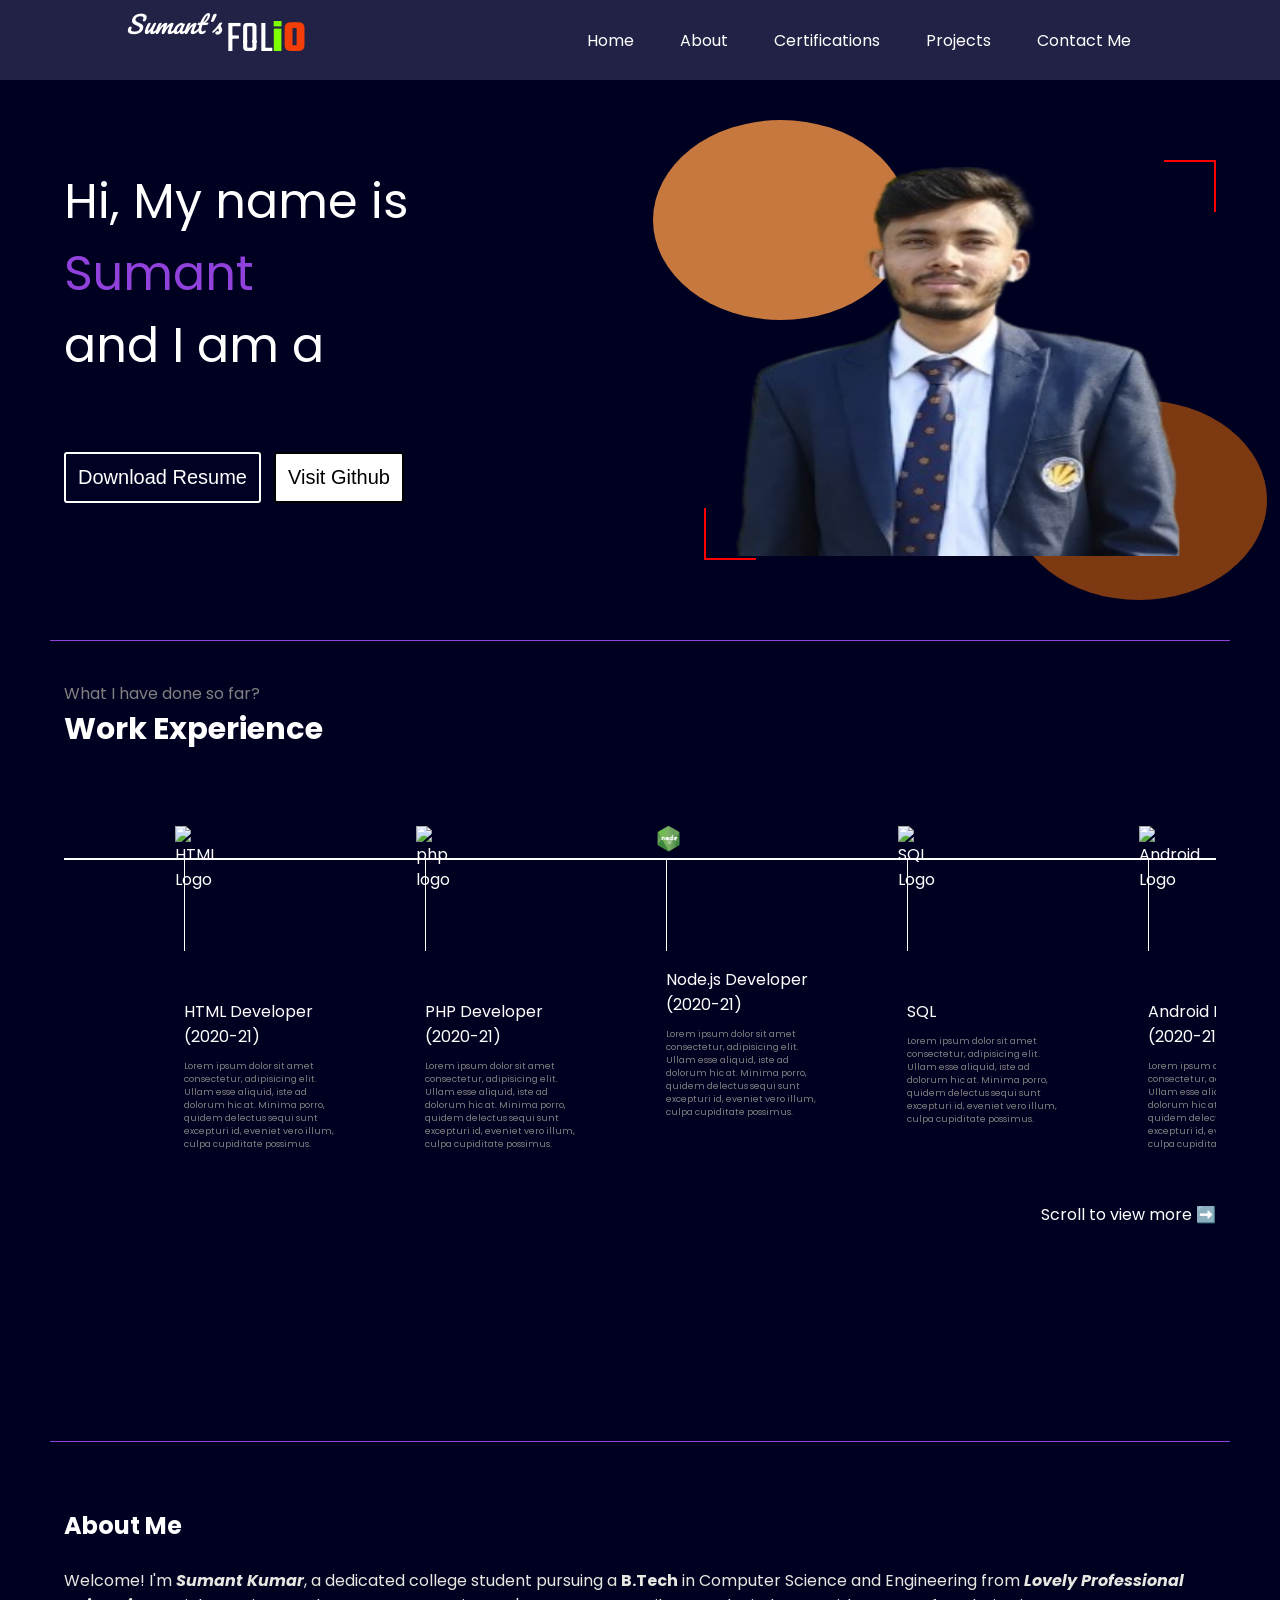
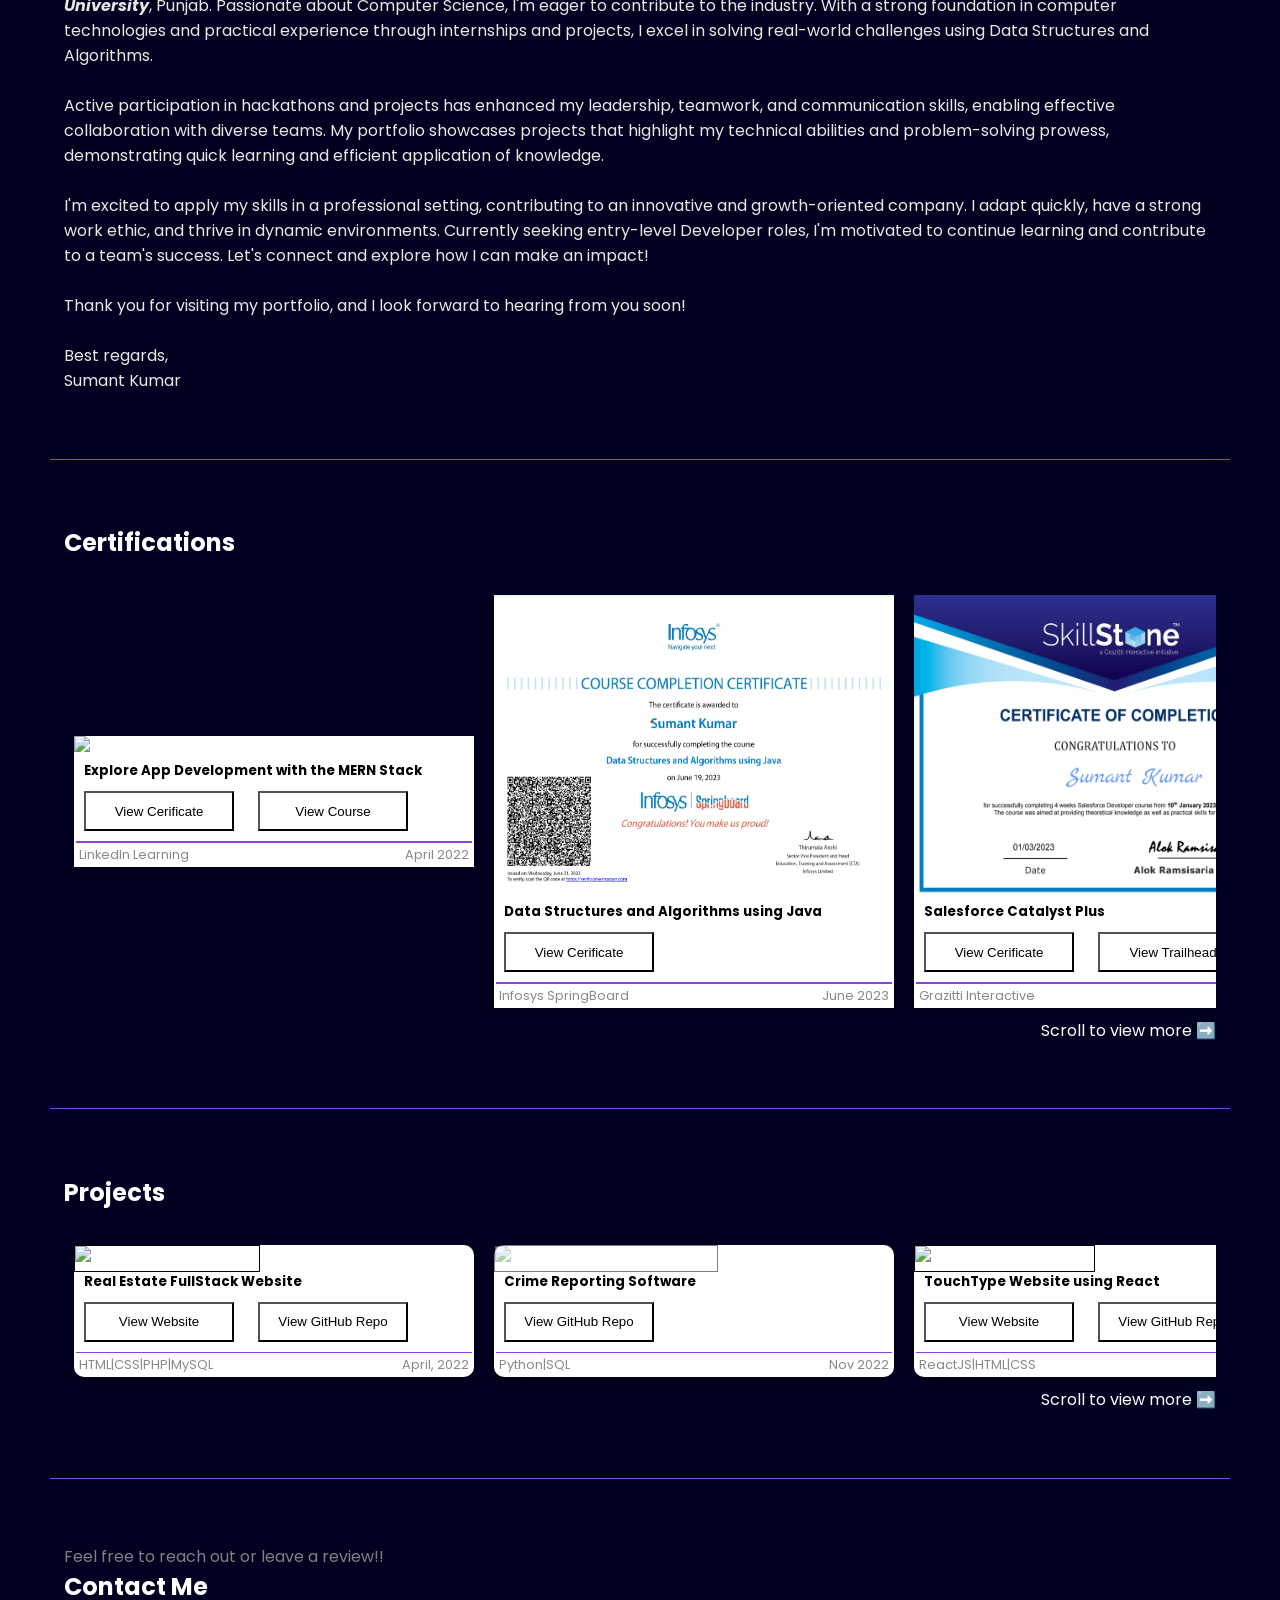
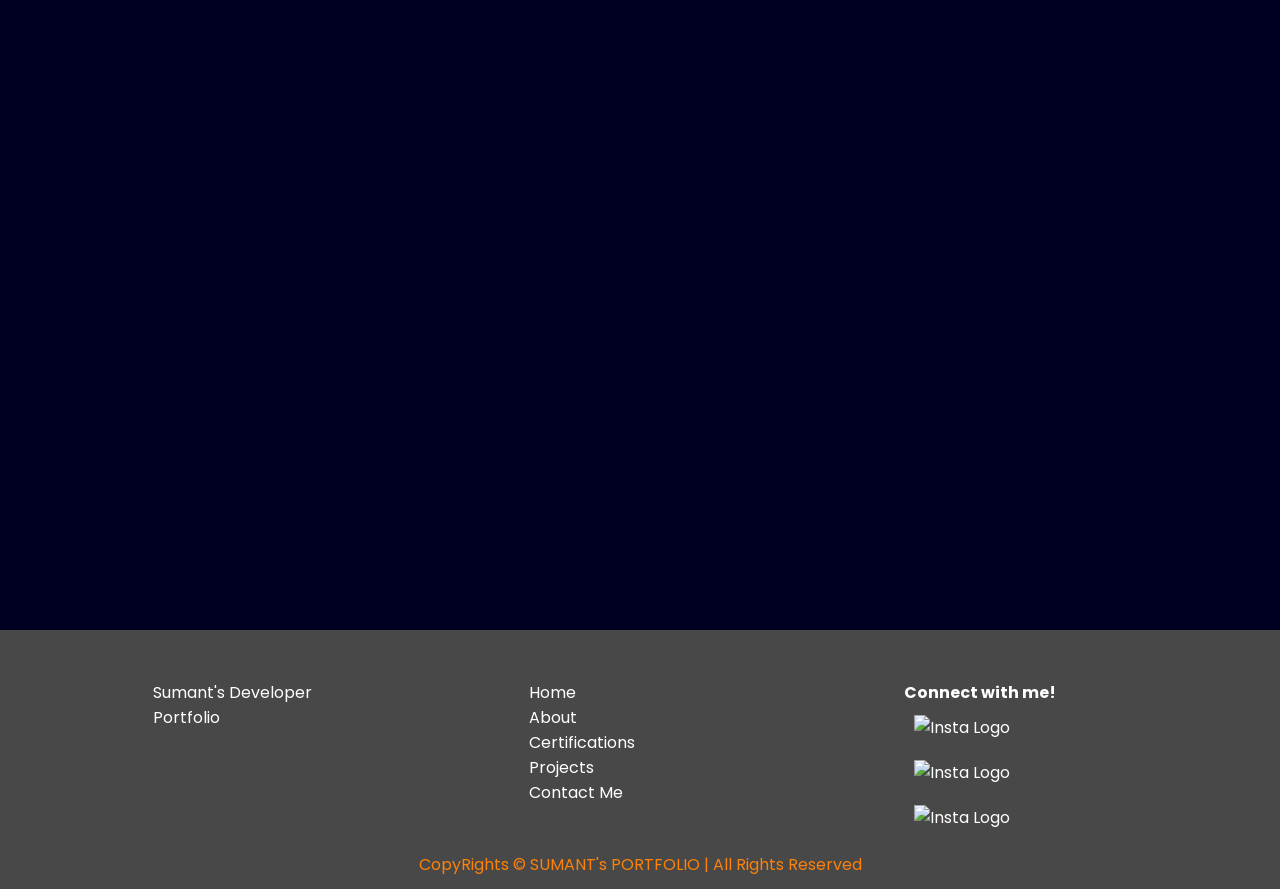
==== index.html @ c2210ddd "Changing the main pic" ====
<!DOCTYPE html>
<html lang="en">
	<head>
		<meta charset="UTF-8" />
		<meta http-equiv="X-UA-Compatible" content="IE=edge" />
		<meta name="viewport" content="width=device-width, initial-scale=1.0" />
		<title>Sumant-Developer Portfolio</title>
		<link rel="preconnect" href="https://fonts.googleapis.com" />
		<link rel="preconnect" href="https://fonts.gstatic.com" crossorigin />
		<link
			href="https://fonts.googleapis.com/css2?family=Poppins:wght@400;700&family=Roboto:wght@100&display=swap"
			rel="stylesheet"
		/>
		<link
			rel="stylesheet"
			href="https://fonts.googleapis.com/css2?family=Material+Symbols+Outlined:opsz,wght,FILL,GRAD@20..48,100..700,0..1,-50..200"
		/>
		<link rel="stylesheet" href="style.css" />
	</head>
	<body>
		<header>
			<nav>
				<div class="left portfolio-logo">
					<i>Sumant's</i>
					<div class="folio">
						FOL<b style="color: chartreuse">i</b><b style="color: rgb(243, 62, 7)">O</b>
					</div>
				</div>
				<div class="right">
					<ul>
						<li><a href="#">Home</a></li>
						<li><a href="#about">About</a></li>
						<li><a href="#certifications">Certifications</a></li>
						<li><a href="#projects">Projects</a></li>
						<li><a href="#contact-form">Contact Me</a></li>
					</ul>
				</div>
				<style>
					.material-symbols-outlined {
						font-variation-settings: "FILL" 0, "wght" 400, "GRAD" 0, "opsz" 48;
					}
					.material-symbols-outlined {
						color: white;
					}
				</style>
				<div class="dropdown" style="float: right">
					<button class="dropbtn"><span class="material-symbols-outlined"> menu </span></button>
					<div class="dropdown-content">
						<a href="#">Home</a>
						<a href="#about">About</a>
						<a href="#certifications">Certifications</a>
						<a href="#projects">Projects</a>
						<a href="#contact-form">Contact Me</a>
					</div>
				</div>
			</nav>
		</header>

		<main>
			<section class="firstSection">
				<div class="leftSection">
					Hi, My name is <span class="purple">Sumant</span>
					<div>and I am a</div>
					<span id="element"></span>
					<div class="buttons">
						<a
							href="https://drive.google.com/file/d/1jZygC9uHlnxHOyQ_cNtFhWc6pg6LD-_G/view?usp=sharing"
							target="_blank"
							rel="noopener noreferrer"
							><button class="btn1">Download Resume</button></a
						>
						<a href="http://www.github.com/sumant1302" target="_blank"
							><button class="btn2">Visit Github</button></a
						>
					</div>
				</div>
				<style>
					.rightSection {
						position: relative;
						height: 400px;
						/* border-bottom: 2px  rgb(234, 133, 51) solid ; */
					}
					.top-circle {
						width: 50%;
						height: 50%;
						background-color: rgb(249, 151, 71);
						border-radius: 50%;
						position: absolute;
						top: -10%;
						left: -10%;
						opacity: 0.8;
					}
					.bottom-circle {
						width: 50%;
						height: 50%;
						background-color: rgb(247, 114, 5);
						border-radius: 50%;
						position: absolute;
						bottom: -10%;
						right: -10%;
						opacity: 0.5;
					}
					.my-image {
						z-index: 2;
						position: absolute;
						bottom: 1%;
					}
					.sq-1 {
						height: 50px;
						width: 50px;
						border-right: 2px red solid;
						border-top: 2px red solid;
						position: absolute;
						top: 0;
						right: 0;
					}
					.sq-2 {
						height: 50px;
						width: 50px;
						border-left: 2px red solid;
						border-bottom: 2px red solid;
						position: absolute;
						bottom: 0;
						left: 0;
					}
				</style>
				<div class="rightSection">
					<div class="rightImage">
						<div class="top-circle"></div>
						<div class="sq-1"></div>
						<div class="my-image-div">
							<img class="my-image" src="./images/sumant-pic.png" alt="my-image" />
						</div>
						<div class="sq-2"></div>
						<div class="bottom-circle"></div>
					</div>
					<!-- <img src="./images/developer.png" alt="" /> -->
				</div>
			</section>
			<hr />
			<section class="secondSection" style="position: relative">
				<span class="text-gray">What I have done so far?</span>
				<h2>Work Experience</h2>
				<div class="work-exp">
					<div class="box">
						<div class="vertical">
							<img
								class="image-top"
								src="https://upload.wikimedia.org/wikipedia/commons/6/61/HTML5_logo_and_wordmark.svg"
								alt="HTML Logo"
							/>
							<div class="vertical-title">HTML Developer (2020-21)</div>
							<div class="vertical-desc">
								Lorem ipsum dolor sit amet consectetur, adipisicing elit. Ullam esse aliquid, iste
								ad dolorum hic at. Minima porro, quidem delectus sequi sunt excepturi id, eveniet
								vero illum, culpa cupiditate possimus.
							</div>
						</div>
						<div class="vertical">
							<img
								class="image-top"
								src="https://www.php.net/images/logos/new-php-logo.png"
								alt="php logo"
							/>
							<div class="vertical-title">PHP Developer (2020-21)</div>
							<div class="vertical-desc">
								Lorem ipsum dolor sit amet consectetur, adipisicing elit. Ullam esse aliquid, iste
								ad dolorum hic at. Minima porro, quidem delectus sequi sunt excepturi id, eveniet
								vero illum, culpa cupiditate possimus.
							</div>
						</div>
						<div class="vertical">
							<img class="image-top" src="./images/nodejs-logo.png" alt="NodeJS Logo" />
							<div class="vertical-title">Node.js Developer (2020-21)</div>
							<div class="vertical-desc">
								Lorem ipsum dolor sit amet consectetur, adipisicing elit. Ullam esse aliquid, iste
								ad dolorum hic at. Minima porro, quidem delectus sequi sunt excepturi id, eveniet
								vero illum, culpa cupiditate possimus.
							</div>
						</div>
						<div class="vertical">
							<img
								class="image-top"
								src="https://upload.wikimedia.org/wikipedia/commons/8/87/Sql_data_base_with_logo.png"
								alt="SQL Logo"
							/>
							<div class="vertical-title">SQL</div>
							<div class="vertical-desc">
								Lorem ipsum dolor sit amet consectetur, adipisicing elit. Ullam esse aliquid, iste
								ad dolorum hic at. Minima porro, quidem delectus sequi sunt excepturi id, eveniet
								vero illum, culpa cupiditate possimus.
							</div>
						</div>
						<div class="vertical">
							<img
								class="image-top"
								src="https://upload.wikimedia.org/wikipedia/commons/6/64/Android_logo_2019_%28stacked%29.svg"
								alt="Android Logo"
							/>
							<div class="vertical-title">Android Developer (2020-21)</div>
							<div class="vertical-desc">
								Lorem ipsum dolor sit amet consectetur, adipisicing elit. Ullam esse aliquid, iste
								ad dolorum hic at. Minima porro, quidem delectus sequi sunt excepturi id, eveniet
								vero illum, culpa cupiditate possimus.
							</div>
						</div>
					</div>
				</div>
				<div style="position: relative; bottom: 0; text-align: end; width: 100%">
					Scroll to view more ➡️
				</div>
			</section>

			<hr />
			<section class="thirdSection" id="about">
				<h2>About Me</h2>
				<br />
				<div class="about">
					<p>
						Welcome! I'm <i><b>Sumant Kumar</b></i
						>, a dedicated college student pursuing a <b>B.Tech</b> in Computer Science and
						Engineering from <b><i>Lovely Professional University</i></b
						>, Punjab. Passionate about Computer Science, I'm eager to contribute to the industry.
						With a strong foundation in computer technologies and practical experience through
						internships and projects, I excel in solving real-world challenges using Data Structures
						and Algorithms.
					</p>
					<br />
					<p>
						Active participation in hackathons and projects has enhanced my leadership, teamwork,
						and communication skills, enabling effective collaboration with diverse teams. My
						portfolio showcases projects that highlight my technical abilities and problem-solving
						prowess, demonstrating quick learning and efficient application of knowledge.
					</p>
					<br />
					<p>
						I'm excited to apply my skills in a professional setting, contributing to an innovative
						and growth-oriented company. I adapt quickly, have a strong work ethic, and thrive in
						dynamic environments. Currently seeking entry-level Developer roles, I'm motivated to
						continue learning and contribute to a team's success. Let's connect and explore how I
						can make an impact!
					</p>

					<br />
					<p>Thank you for visiting my portfolio, and I look forward to hearing from you soon!</p>
					<br />
					<p>Best regards,</p>
					<p>Sumant Kumar</p>
				</div>
			</section>
			<hr />
			<section class="fourthSection" id="certifications">
				<h2>Certifications</h2>
				<br />
				<div class="container-certificate">
					<div class="overflow-cont">
						<div class="certificate card">
							<img
								src="https://media.licdn.com/dms/image/C4D1FAQHkOIwaxS94dA/feedshare-document-cover-images_1280/0/1678452449613?e=1689192000&v=beta&t=-ueo3jYBhIv_4_MNmH7weFAvPgqdNL3Dvm2FujPEO4k"
								alt="MERN certificate LinkedIn"
							/>
							<h5>Explore App Development with the MERN Stack</h5>
							<button class="view-certificate">
								<a
									href="https://www.linkedin.com/learning/certificates/49f23a74a924bcf22116e7a14a47c80ac0ef393945f2ee4fdafffeb41d5b589e?trk=backfilled_certificate"
									target="_blank"
								>
									View Cerificate
								</a>
							</button>
							<button class="view-certificate">
								<a
									href="https://www.linkedin.com/learning/paths/explore-app-development-with-the-mern-stack"
									target="_blank"
								>
									View Course
								</a>
							</button>

							<hr style="color: black" />
							<div class="issue-details">
								<div class="left">LinkedIn Learning</div>
								<div class="right">April 2022</div>
							</div>
						</div>
						<div class="certificate card">
							<img src="./images/dsa-infosys-certificate.png" />
							<h5>Data Structures and Algorithms using Java</h5>
							<button class="view-certificate">
								<a
									href="https://drive.google.com/file/d/1gzCLFdtTTdIHrpi3f-95xTGAa9Dr6ekn/view?usp=sharing"
									target="_blank"
								>
									View Cerificate
								</a>
							</button>
							<hr style="color: black" />
							<div class="issue-details">
								<div class="left">Infosys SpringBoard</div>
								<div class="right">June 2023</div>
							</div>
						</div>
						<div class="certificate card">
							<img src="./images/salesforce-certificate.png" alt="MERN certificate LinkedIn" />
							<h5>Salesforce Catalyst Plus</h5>
							<button class="view-certificate">
								<a
									href="https://drive.google.com/file/d/1KzI88lVFRORt5m_-XYLxzmpAFgeimKcJ/view?usp=sharing"
								>
									View Cerificate
								</a>
							</button>
							<button class="view-certificate">
								<a href="https://trailblazer.me/id/sumant1302" target="_blank"> View Trailhead </a>
							</button>
							<hr style="color: black" />
							<div class="issue-details">
								<div class="left">Grazitti Interactive</div>
								<div class="right">Jan 2023</div>
							</div>
						</div>
						<div class="certificate card">
							<img src="./images/java-infosys-certificate.png" />
							<h5>Java Programming</h5>
							<button class="view-certificate">
								<a
									href="https://drive.google.com/file/d/1KjZWo9Y1iyfatvPPHEA2iN7OSYAgvIvT/view?usp=sharing"
									target="_blank"
								>
									View Cerificate
								</a>
							</button>
							<hr style="color: black" />
							<div class="issue-details">
								<div class="left">Infosys SpringBoard</div>
								<div class="right">July 2023</div>
							</div>
						</div>
					</div>
				</div>
				<div style="position: relative; bottom: 0; text-align: end; width: 100%">
					Scroll to view more ➡️
				</div>
			</section>
			<hr />
			<section class="fifthSection" id="projects">
				<h2>Projects</h2>
				<br />
				<div class="container-certificate">
					<div class="overflow-cont">
						<div class="certificate card">
							<img
								src="http://realestatekings.herokuapp.com/images/rsk-icon.png"
								alt="Real-Estate-Website"
							/>
							<h5>Real Estate FullStack Website</h5>
							<button class="view-certificate">
								<a href="http://realestatekings.herokuapp.com/" target="_blank"> View Website </a>
							</button>
							<button class="view-certificate">
								<a href="https://github.com/sumant1302/realEstate-Kings" target="_blank">
									View GitHub Repo
								</a>
							</button>

							<hr style="color: black" />
							<div class="issue-details">
								<div class="left">HTML|CSS|PHP|MySQL</div>
								<div class="right">April, 2022</div>
							</div>
						</div>
						<div class="certificate card">
							<img
								class="op-5"
								src="https://i0.wp.com/www.alphr.com/wp-content/uploads/2014/11/it_photo_197371-scaled.jpg?resize=738%2C320&ssl=1"
								alt="Crime Reporting Software"
							/>
							<h5>Crime Reporting Software</h5>
							<button class="view-certificate">
								<a href="https://github.com/sumant1302/Crime-Reporting-Software" target="_blank">
									View GitHub Repo
								</a>
							</button>

							<hr style="color: black" />
							<div class="issue-details">
								<div class="left">Python|SQL</div>
								<div class="right">Nov 2022</div>
							</div>
						</div>
						<div class="certificate card">
							<img
								src="https://www.wikihow.com/images/thumb/7/7f/Teach-Yourself-to-Touch-Type-Step-2-Version-2.jpg/v4-460px-Teach-Yourself-to-Touch-Type-Step-2-Version-2.jpg"
								alt="TouchType-Website"
							/>
							<h5>TouchType Website using React</h5>
							<button class="view-certificate">
								<a href="https://touchtype-93286.web.app/"> View Website </a>
							</button>
							<button class="view-certificate">
								<a href="https://github.com/sumant1302/web-touch-typing" target="_blank">
									View GitHub Repo
								</a>
							</button>

							<hr style="color: black" />
							<div class="issue-details">
								<div class="left">ReactJS|HTML|CSS</div>
								<div class="right">May 2023</div>
							</div>
						</div>

						<div class="certificate card">
							<img
								src="https://i.dawn.com/primary/2019/10/5da3dab0235ef.jpg"
								alt="FarmDirect E-comm website"
							/>
							<h5>FarmDirect E-Comm Website</h5>
							<button class="view-certificate">
								<a href="https://farmdirect-11.web.app/" target="_blank"> View Website </a>
							</button>
							<button class="view-certificate">
								<a href="https://github.com/sumant1302/farm-direct" target="_blank">
									View GitHub Repo
								</a>
							</button>

							<hr style="color: black" />
							<div class="issue-details">
								<div class="left">React|NodeJS</div>
								<div class="right">June 2023</div>
							</div>
						</div>
					</div>
				</div>
				<div style="position: relative; bottom: 0; text-align: end; width: 100%">
					Scroll to view more ➡️
				</div>
			</section>

			<!-- <section class="sixthSection" id="contact-form">
				<span class="text-gray">Feel free to Reach out!!</span>
				<h2>Contact Me</h2>
				<br />
				<form action="POST">
					<input type="text" name="text" id="name" placeholder="Enter Name" />
					<input type="email" name="email" id="email" placeholder="Enter Email" />
					<input
						type="number"
						name="phone"
						id="phone"
						placeholder="Enter Mobile"
						min="1111111111"
						max="9999999999"
					/>
					<textarea
						name="query"
						id="query"
						cols="30"
						rows="10"
						placeholder="Enter your Query"
					></textarea>
					<input type="submit" value="Submit" />
				</form>
			</section> -->
			<hr />
			<section class="sixthSection" id="contact-form">
				<span class="text-gray">Feel free to reach out or leave a review!!</span>
				<h2>Contact Me</h2>
				<div
					data-tf-widget="VpUQPkHL"
					data-tf-opacity="100"
					data-tf-iframe-props="title=Developer Portfolio Feedback Form"
					data-tf-transitive-search-params
					data-tf-medium="snippet"
					style="width: 100%; height: 500px; overflow: hidden; background: none"
				></div>
			</section>
			<script src="//embed.typeform.com/next/embed.js"></script>
		</main>
		<footer>
			<div class="footer">
				<div class="footer-first">Sumant's Developer Portfolio</div>
				<div class="footer-second">
					<ul>
						<li><a href="/">Home</a></li>
						<li><a href="#about">About</a></li>
						<li><a href="#certifications">Certifications</a></li>
						<li><a href="#projects">Projects</a></li>
						<li><a href="#contact-form">Contact Me</a></li>
					</ul>
				</div>
				<div class="footer-third">
					<h4>Connect with me!</h4>
					<p>
						<a href="http://www.linkedin.com/in/sumant1302" target="_blank"
							><img
								class="image-logo"
								src="https://static-00.iconduck.com/assets.00/linkedin-icon-2048x2048-ya5g47j2.png"
								alt="Insta Logo"
						/></a>
						<a href="https://www.instagram.com/_sumant_1302/" target="_blank"
							><img
								class="image-logo"
								src="https://icon-library.com/images/instagram-logo-icon-png/instagram-logo-icon-png-10.jpg"
								alt="Insta Logo"
						/></a>
						<a href="https://www.github.com/sumant1302" target="_blank"
							><img
								class="image-logo"
								src="https://w7.pngwing.com/pngs/914/758/png-transparent-github-social-media-computer-icons-logo-android-github-logo-computer-wallpaper-banner-thumbnail.png"
								alt="Insta Logo"
						/></a>
					</p>
				</div>
			</div>
			<div class="footer-rights">CopyRights &#169; SUMANT's PORTFOLIO | All Rights Reserved</div>
		</footer>
		<script src="https://unpkg.com/typed.js@2.0.16/dist/typed.umd.js"></script>
		<script>
			var typed = new Typed("#element", {
				strings: ["<i>Web</i> Developer", "<i>Android</i> Developer", "<i>Java</i> Developer"],
				typeSpeed: 40,
			});
		</script>
	</body>
</html>
---- style.css ----
@import url('https://fonts.googleapis.com/css2?family=Pacifico&display=swap');
@import url('https://fonts.googleapis.com/css2?family=Teko:wght@600&display=swap');

* {
	margin: 0;
	padding: 0;
}
body {
	background-color: rgb(0, 0, 33);
	color: white;
	font-family: "Poppins", sans-serif;
}
/* Portfolio logo */
.portfolio-logo {
	display: flex;
	font-family: 'Pacifico', cursive;
}
.folio {
	margin: 5px;
	font-family: 'Teko', sans-serif;
	font-size: 2.8rem;
}
@media screen and (min-width: 600px) {
	div.dropdown {
		display: none;
	}
	
}
nav {
	display: flex;
	justify-content: space-around;
	align-items: center;
	height: 80px;
	background-color: rgb(34, 34, 70);
}
@media screen and (max-width: 600px) {
	div.right {
		display: none;
	}
	.dropbtn {
		background: none;	
		padding: 2px;
		font-size: 16px;
		border: none;
		cursor: pointer;
	  }
	  
	  .dropdown {
		position: relative;
		display: inline-block;
	  }
	  
	  .dropdown-content {
		display: none;
		position: absolute;
		right: 0;
		background-color: #f9f9f9;
		min-width: 160px;
		box-shadow: 0px 8px 16px 0px rgba(0,0,0,0.2);
		z-index: 1;
	  }
	  
	  .dropdown-content a {
		color: black;
		padding: 2px 1px;
		text-decoration: none;
		display: block;
	  }
	  
	  .dropdown-content a:hover {background-color: #f1f1f1;}
	  .dropdown:hover .dropdown-content {display: block;}
}
nav ul {
	display: flex;
	justify-content: center;
}
nav ul li {
	list-style: none;
	margin: 0 23px;
}
nav ul li a {
	text-decoration: none;
	color: white;
}
nav ul li a:hover {
	color: lavender;
	font-size: 1.2rem;
}
.left {
	font-size: 1.5rem;
}
.firstSection {
	display: flex;
	justify-content: space-around;
	align-items: center;
	margin: 80px 0;
}
@media screen and (max-width: 600px) {
	.firstSection {
		flex-direction: column;
	}
	.firstSection > div {
		width: 100%;
	}
}
.firstSection > div {
	width: 40%;
}
.leftSection {
	font-size: 3rem;
}
.leftSection .buttons {
	padding: 50px 0;
}
.leftSection .btn1 {
	background: #000123;
	font-size: 20px;
	cursor: pointer;
	padding: 12px;
	color: white;
	border: 2px solid white;
	border-radius: 3px;
}
.leftSection .btn2 {
	background: white;
	font-size: 20px;
	cursor: pointer;
	padding: 12px;
	border: 2px solid black;
	border-radius: 3px;
}
.btn1 a{
    text-decoration: none;
    color: white;
}
.btn2 a{
    text-decoration: none;
    color: black;
}
.rightSection img {
	width: 100%;
	min-height: 110%;
	max-height: 110%;
}
.purple {
	color: rgb(145, 65, 220);
}
#element {
	color: rgb(145, 65, 220);
}
main hr {
	border: 0;
	background: rgb(145, 65, 220);
	height: 1.2px;
	margin: 40px 50px;
}
.secondSection {
	max-width: 100vw;
	margin: auto;
	margin-inline: 5vw;
    height: 80vh;
}

.secondSection h2 {
	font-size: 1.9rem;
}
.secondSection .box {
	background: white;
	width: fit-content;
	height: 2px;
	margin: 56px 0;
	display: flex;
}
.secondSection .vertical {
	height: 93px;
	width: 1px;
	background-color: white;
	margin: 0 120px;
}
.work-exp {
	height: 350px;
	padding: 50px 0;
	overflow-y: auto;
}
.work-exp::-webkit-scrollbar {
	display: none;
}
.text-gray {
	color: gray;
}
.image-top {
	width: 23px;
	position: relative;
	top: -32px;
	left: -9px;
}
.vertical-title {
	position: relative;
	top: 75px;
	width: 150px;
}
.vertical-desc {
	position: relative;
	color: gray;
	top: 86px;
	width: 150px;
	font-size: 9px;
}
/* About section */
div.about {
	color: rgb(232, 232, 227);
}
.thirdSection {
	max-width: 100vw;
	padding:2vw 5vw;
	margin: auto;
}

/* Certification section */
.card {
    box-shadow: 0 4px 8px 0 rgba(0,0,0,0.2);
    transition: 0.5s ease-in;
}
.fourthSection {
	max-width: 100vw;
    padding: 2vw 5vw;
    margin: auto;
}
.container-certificate {
	overflow: scroll;
}
.container-certificate::-webkit-scrollbar {
	display: none;
}
.overflow-cont {
	display: inline-flex;
	align-items: center;
	justify-content: center	;
}
.certificate {
	width: 400px;
	height: fit-content;
	margin: 10px;
	background-color: white;
}
.certificate > img {
	width: 100%;
	height: 300px;
}
.certificate > h5 {
	color: black;
    margin-left: 10px;
}
.certificate > hr {
	color: black;
    margin: 0 2px;
}
.view-certificate {
	width: 150px;
    height: 40px;
    margin: 10px;
	cursor: pointer;
    background: no-repeat;
}
.view-certificate > a {
	width: 100%;
    height: 100%;
	color: black;
	display: flex;
	justify-content: space-evenly;
    align-items: center;
	text-decoration: inherit;
}
a:visited {
	text-decoration: none;
}
div.issue-details {
	width: 100%;
	font-size: 0.8rem;
	color: #89898a;
	display: flex;
}
div.issue-details > div {
	width: 50%;
	padding:3px 5px;
}
.issue-details > .left {
	font-size: 0.8rem;
	text-align: left;
}
.right {
	text-align: right;
}

/* Projects section */
.fifthSection {
	max-width: 100vw;
    padding: 2vw 5vw;
    margin: auto;
}
img.op-5 {
	opacity: 0.5;
}
#projects img {
	border: 1px solid black;
}
#projects .certificate {
	border-radius: 10px;
}
/* Contact Form */
.sixthSection {
	max-width: 100vw;
    padding: 2vw 5vw;
    margin: auto;
}
input {
    display: block;
    width: 60vw;
    height: 50px;
	color: white;
	background: none;
    outline: none;
    padding: 0 8px;
    margin: 10px;
    font-size: 1.1rem;
    border: 1px solid #6a04f9;
}
textarea {
	width: 60vw;
	background: none;
	color: white;
    outline: none;
    padding: 0 8px;
    margin: 10px;
    font-size: 1.1rem;
    border: 1px solid #6a04f9;
}
input[type=submit] {
	width: 200px;
	height: 50px;
	background-color: #0a12f2;
	color: white;
	cursor: pointer;
	border: 0;
	border-radius: 20px;
	font-size: 1.2rem;
}
/* Footer */
footer {
	margin-top: 100px;
	background-color: rgb(72, 72, 72);
}
.footer {
	display: flex;
	padding-top: 50px;
	justify-content: space-evenly;
}
.image-logo {
	margin: 10px;
	width: 30px;
}
.footer ul {
	list-style: none;
}
.footer > div {
	width: 223px;
}
.footer-rights {
	color: rgb(252, 130, 9);
	text-align: center;
	padding: 12px 0;
}
.footer a {
	text-decoration: none;
	color: white;
}
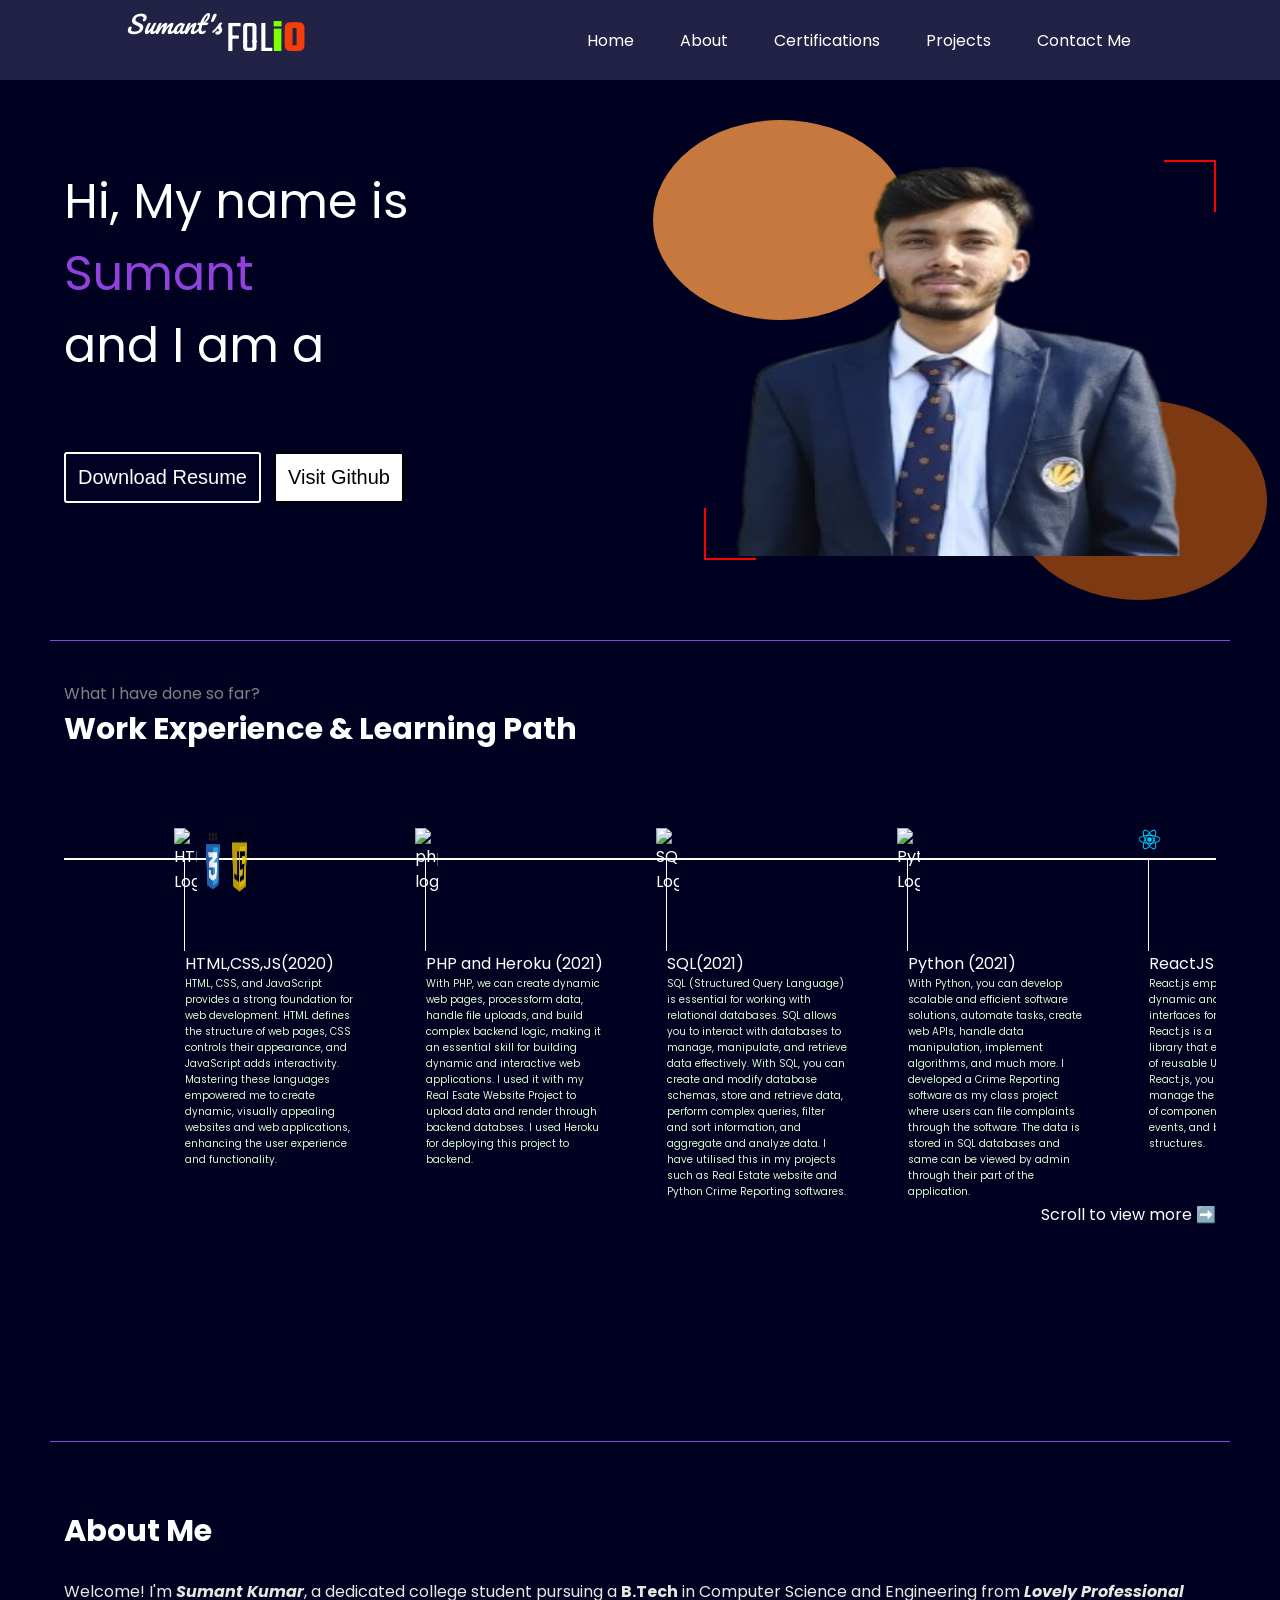
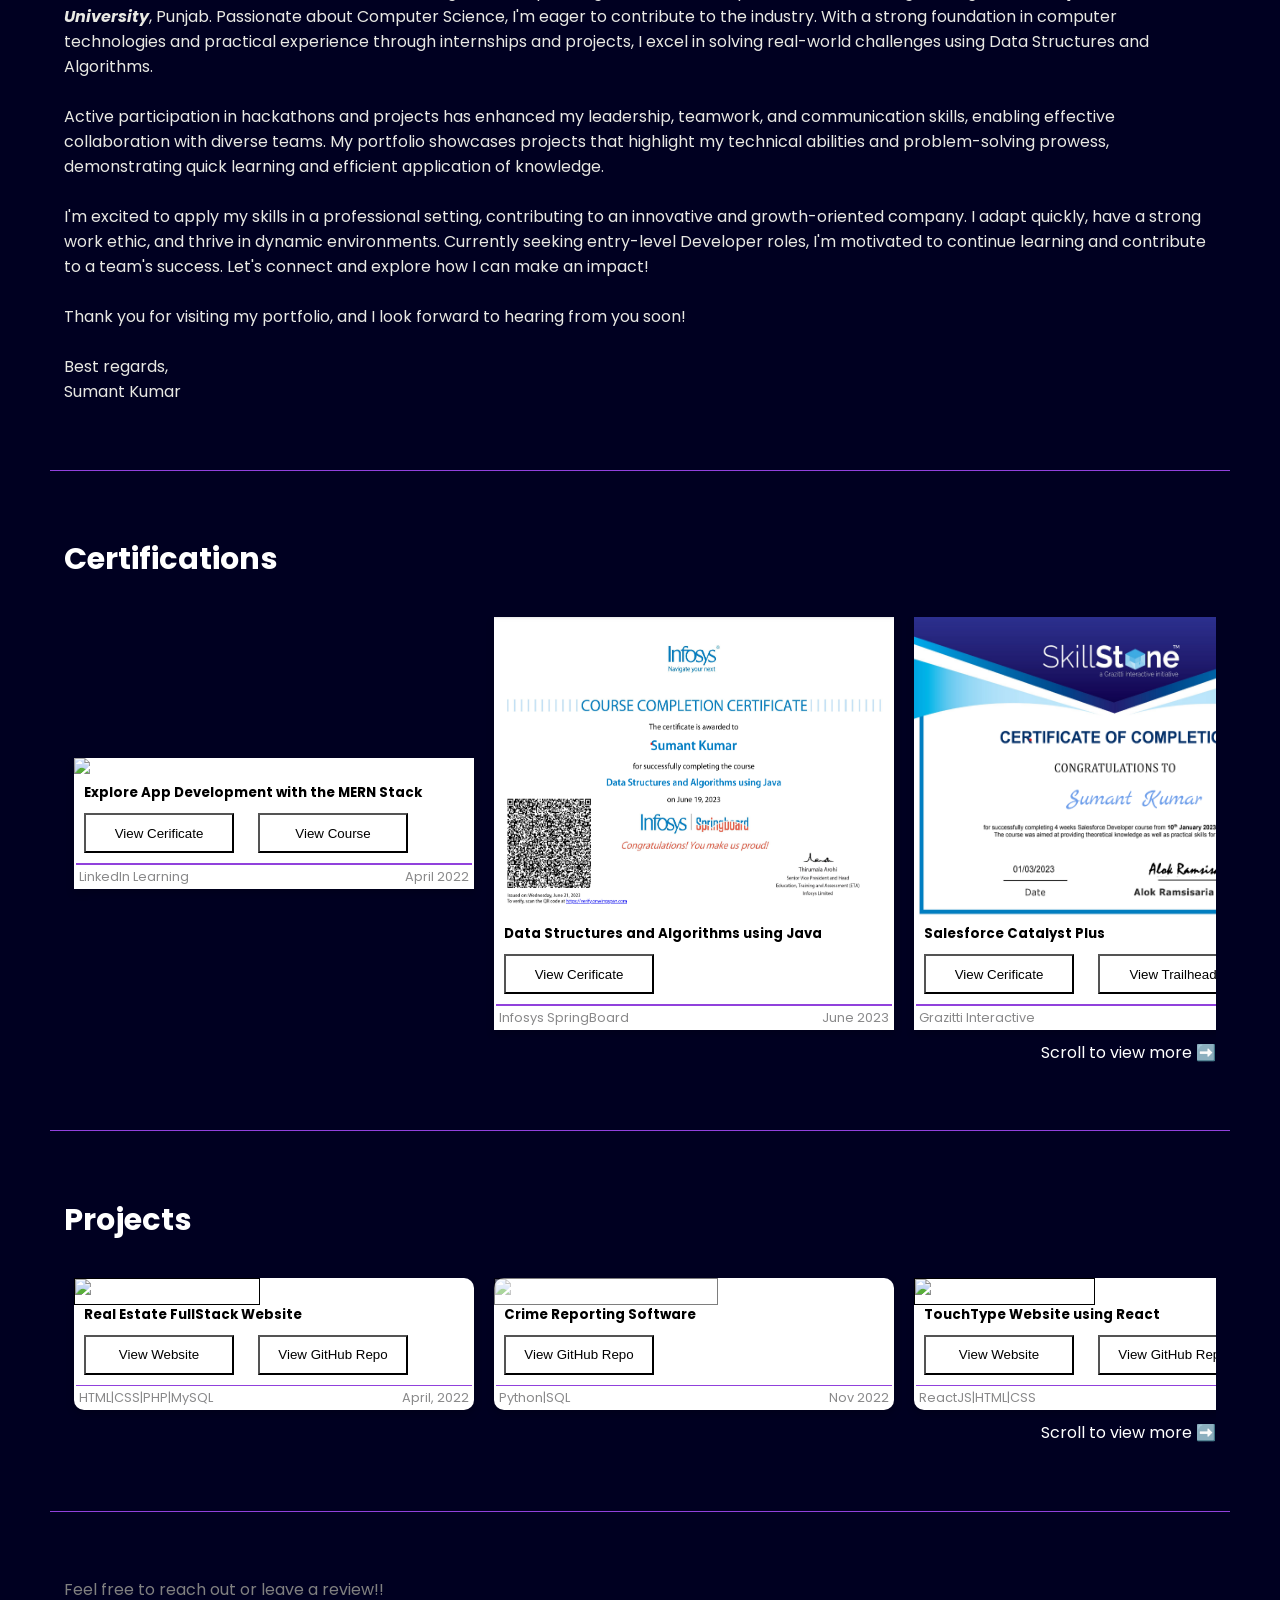
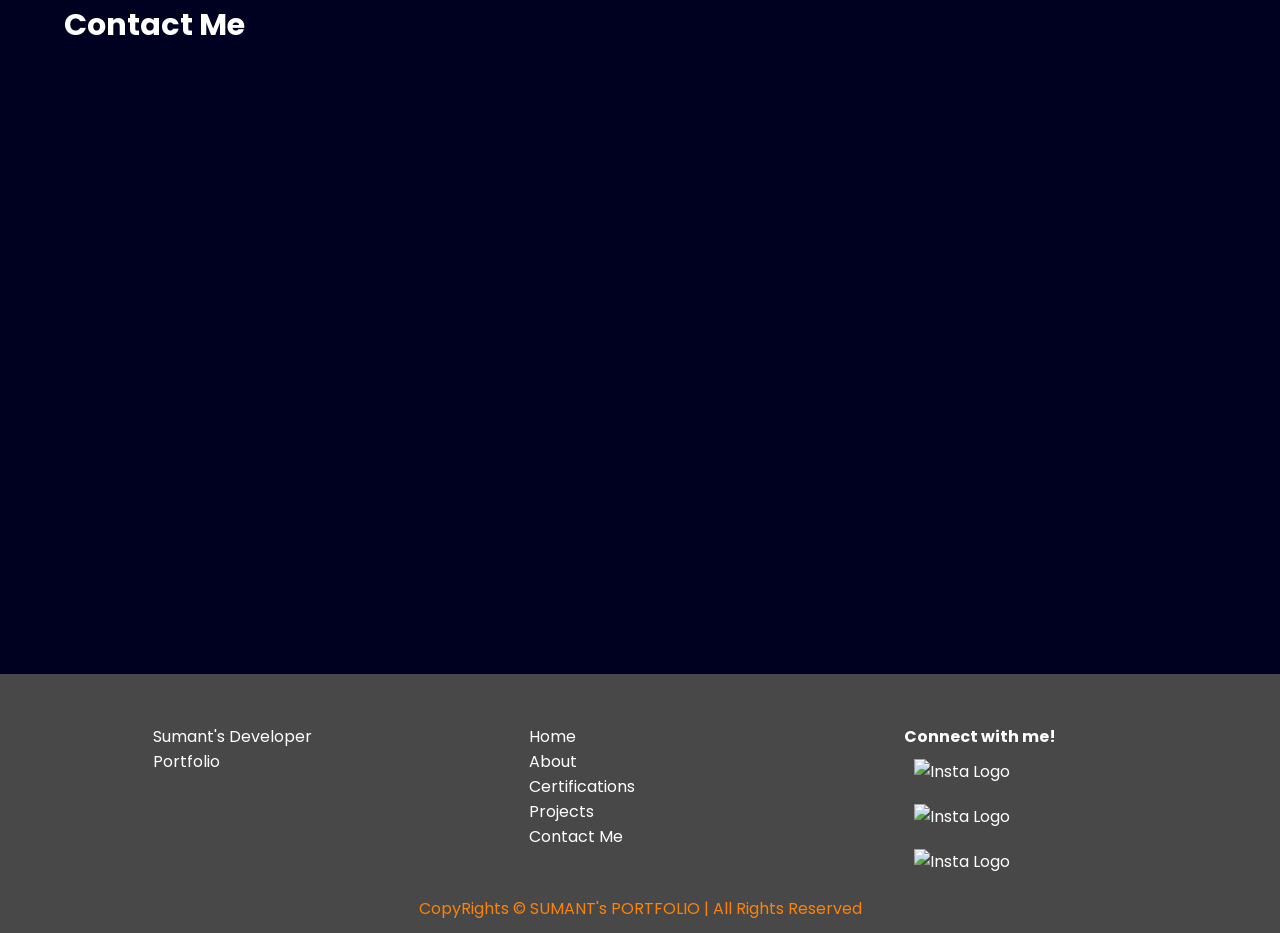
==== commit 9de03c4c: "Adding horizontal scroll feature and adding learni" ====
--- a/index.html
+++ b/index.html
@@ -4,6 +4,12 @@
 		<meta charset="UTF-8" />
 		<meta http-equiv="X-UA-Compatible" content="IE=edge" />
 		<meta name="viewport" content="width=device-width, initial-scale=1.0" />
+		<meta name="viewport" content="width=device-width" />
+		<meta
+			name="viewport"
+			content="initial-scale=1, maximum-scale=1, user-
+  scalable=yes"
+		/>
 		<title>Sumant-Developer Portfolio</title>
 		<link rel="preconnect" href="https://fonts.googleapis.com" />
 		<link rel="preconnect" href="https://fonts.gstatic.com" crossorigin />
@@ -140,68 +146,138 @@
 			<hr />
 			<section class="secondSection" style="position: relative">
 				<span class="text-gray">What I have done so far?</span>
-				<h2>Work Experience</h2>
+				<h2>Work Experience &#38; Learning Path</h2>
 				<div class="work-exp">
 					<div class="box">
-						<div class="vertical">
-							<img
-								class="image-top"
-								src="https://upload.wikimedia.org/wikipedia/commons/6/61/HTML5_logo_and_wordmark.svg"
-								alt="HTML Logo"
-							/>
-							<div class="vertical-title">HTML Developer (2020-21)</div>
+						<div class="work-box">
+							<div class="vertical"></div>
+							<div class="vertical-image">
+								<img
+									class="image-top"
+									src="https://upload.wikimedia.org/wikipedia/commons/6/61/HTML5_logo_and_wordmark.svg"
+									alt="HTML Logo"
+								/>
+								<img
+									class="image-top"
+									src="./images/css-logo.png"
+									alt="CSS Logo"
+								/>
+								<img
+									class="image-top"
+									src="./images//js-logo.png"
+									alt="JS Logo"
+								/>
+							</div>
+							<div class="vertical-title">HTML,CSS,JS(2020)</div>
 							<div class="vertical-desc">
-								Lorem ipsum dolor sit amet consectetur, adipisicing elit. Ullam esse aliquid, iste
-								ad dolorum hic at. Minima porro, quidem delectus sequi sunt excepturi id, eveniet
-								vero illum, culpa cupiditate possimus.
-							</div>
-						</div>
-						<div class="vertical">
-							<img
+								HTML, CSS, and JavaScript provides a strong foundation for web development. HTML
+								defines the structure of web pages, CSS controls their appearance, and JavaScript
+								adds interactivity. Mastering these languages empowered me to create dynamic,
+								visually appealing websites and web applications, enhancing the user experience and
+								functionality.
+							</div>
+						</div>
+						<div class="work-box">
+							<div class="vertical">
+							
+							
+							</div>
+							<div class="vertical-image">
+								<img
 								class="image-top"
 								src="https://www.php.net/images/logos/new-php-logo.png"
 								alt="php logo"
 							/>
-							<div class="vertical-title">PHP Developer (2020-21)</div>
+							</div>
+							<div class="vertical-title">PHP and Heroku (2021)</div>
 							<div class="vertical-desc">
-								Lorem ipsum dolor sit amet consectetur, adipisicing elit. Ullam esse aliquid, iste
-								ad dolorum hic at. Minima porro, quidem delectus sequi sunt excepturi id, eveniet
-								vero illum, culpa cupiditate possimus.
-							</div>
-						</div>
-						<div class="vertical">
-							<img class="image-top" src="./images/nodejs-logo.png" alt="NodeJS Logo" />
-							<div class="vertical-title">Node.js Developer (2020-21)</div>
-							<div class="vertical-desc">
-								Lorem ipsum dolor sit amet consectetur, adipisicing elit. Ullam esse aliquid, iste
-								ad dolorum hic at. Minima porro, quidem delectus sequi sunt excepturi id, eveniet
-								vero illum, culpa cupiditate possimus.
-							</div>
-						</div>
-						<div class="vertical">
-							<img
+								With PHP, we can create dynamic web pages, processform data, handle file uploads,
+								and build complex backend logic, making it an essential skill for building dynamic
+								and interactive web applications. I used it with my Real Esate Website Project to
+								upload data and render through backend databses. I used Heroku for deploying this
+								project to backend.
+							</div>
+						</div>
+						
+						<div class="work-box">
+							<div class="vertical">
+						
+						
+							</div>
+							<div class="vertical-image">
+								<img
 								class="image-top"
 								src="https://upload.wikimedia.org/wikipedia/commons/8/87/Sql_data_base_with_logo.png"
 								alt="SQL Logo"
 							/>
-							<div class="vertical-title">SQL</div>
+							</div>
+							<div class="vertical-title">SQL(2021)</div>
 							<div class="vertical-desc">
-								Lorem ipsum dolor sit amet consectetur, adipisicing elit. Ullam esse aliquid, iste
-								ad dolorum hic at. Minima porro, quidem delectus sequi sunt excepturi id, eveniet
-								vero illum, culpa cupiditate possimus.
-							</div>
-						</div>
-						<div class="vertical">
-							<img
+								SQL (Structured Query Language) is essential for working with relational databases.
+								SQL allows you to interact with databases to manage, manipulate, and retrieve data
+								effectively. With SQL, you can create and modify database schemas, store and
+								retrieve data, perform complex queries, filter and sort information, and aggregate
+								and analyze data. I have utilised this in my projects such as Real Estate website
+								and Python Crime Reporting softwares.
+							</div>
+						</div>
+						
+						<div class="work-box">
+							<div class="vertical">
+							
+							</div>
+							<div class="vertical-image">
+							<img class="image-top" src="https://upload.wikimedia.org/wikipedia/commons/c/c3/Python-logo-notext.svg" alt="Python Logo" />
+							</div>
+							<div class="vertical-title">Python (2021)</div>
+							<div class="vertical-desc">
+								With Python, you can develop scalable and efficient software solutions, automate
+								tasks, create web APIs, handle data manipulation, implement algorithms, and much
+								more. I developed a Crime Reporting software as my class project where users can
+								file complaints through the software. The data is stored in SQL databases and same
+								can be viewed by admin through their part of the application.
+							</div>
+						</div>
+						
+						<div class="work-box">
+							<div class="vertical">
+							
+								
+							</div>
+							<div class="vertical-image">
+								<img
 								class="image-top"
-								src="https://upload.wikimedia.org/wikipedia/commons/6/64/Android_logo_2019_%28stacked%29.svg"
-								alt="Android Logo"
-							/>
-							<div class="vertical-title">Android Developer (2020-21)</div>
+								src="./images/react-logo.png"
+								alt="React Logo"
+							/>
+							</div>
+							<div class="vertical-title">ReactJS (2022)</div>
+								<div class="vertical-desc">
+									React.js empowers you to develop dynamic and interactive user interfaces for web
+									applications. React.js is a popular JavaScript library that enables the creation of
+									reusable UI components. With React.js, you can efficiently manage the state and
+									rendering of components, handle user events, and build complex UI structures.
+								</div>
+						</div>
+						
+						<div class="work-box">
+							<div class="vertical"></div>
+							<div class="vertical-image">
+								<img class="image-top" src="./images/nodejs-logo.png" alt="NodeJS Logo" />
+								<img
+									class="image-top"
+									src="https://res.cloudinary.com/crunchbase-production/image/upload/c_lpad,f_auto,q_auto:eco,dpr_1/erkxwhl1gd48xfhe2yld"
+									alt="NodeJS Logo"
+								/>
+							</div>
+							<div class="vertical-title">Node.JS and MongoDB (2022)</div>
 							<div class="vertical-desc">
-								Lorem ipsum dolor sit amet consectetur, adipisicing elit. Ullam esse aliquid, iste
-								ad dolorum hic at. Minima porro, quidem delectus sequi sunt excepturi id, eveniet
-								vero illum, culpa cupiditate possimus.
+								Node.js and MongoDB provides a powerful combination for building scalable and
+								data-driven applications. Node.js allows you to develop server-side applications
+								using JavaScript, while MongoDB serves as a NoSQL database that stores and retrieves
+								data in a flexible and scalable manner. With Node.js and MongoDB, you can easily
+								handle data operations, create RESTful APIs, implement real-time features, and build
+								full-stack applications.
 							</div>
 						</div>
 					</div>
@@ -249,6 +325,7 @@
 				</div>
 			</section>
 			<hr />
+
 			<section class="fourthSection" id="certifications">
 				<h2>Certifications</h2>
 				<br />
@@ -320,6 +397,24 @@
 							</div>
 						</div>
 						<div class="certificate card">
+							<img src="./images/SkillSoft SDLC badge.png" alt="MERN certificate LinkedIn" />
+							<h5>Software Development Concepts</h5>
+							<button class="view-certificate">
+								<a
+									href="https://skillsoft.digitalbadges.skillsoft.com/3da78a1b-e76a-4067-87a4-af4ad73a73f4#gs.2cy95l"
+									target="_blank"
+								>
+									View Cerificate
+								</a>
+							</button>
+
+							<hr style="color: black" />
+							<div class="issue-details">
+								<div class="left">SkillSoft</div>
+								<div class="right">July 2023</div>
+							</div>
+						</div>
+						<div class="certificate card">
 							<img src="./images/java-infosys-certificate.png" />
 							<h5>Java Programming</h5>
 							<button class="view-certificate">
@@ -342,11 +437,12 @@
 					Scroll to view more ➡️
 				</div>
 			</section>
+
 			<hr />
 			<section class="fifthSection" id="projects">
 				<h2>Projects</h2>
 				<br />
-				<div class="container-certificate">
+				<div class="container-projects">
 					<div class="overflow-cont">
 						<div class="certificate card">
 							<img
@@ -517,11 +613,6 @@
 			<div class="footer-rights">CopyRights &#169; SUMANT's PORTFOLIO | All Rights Reserved</div>
 		</footer>
 		<script src="https://unpkg.com/typed.js@2.0.16/dist/typed.umd.js"></script>
-		<script>
-			var typed = new Typed("#element", {
-				strings: ["<i>Web</i> Developer", "<i>Android</i> Developer", "<i>Java</i> Developer"],
-				typeSpeed: 40,
-			});
-		</script>
+		<script src="./scroll.js"></script>
 	</body>
 </html>
--- a/style.css
+++ b/style.css
@@ -185,26 +185,45 @@
 .work-exp::-webkit-scrollbar {
 	display: none;
 }
+.work-box {
+	position: relative;
+	height: 350px;
+}
+@media screen and (max-width:600px) {
+	.secondSection {
+		height: fit-content;
+	}
+	.work-exp {
+		height: 400px;
+	}
+}
 .text-gray {
 	color: gray;
 }
 .image-top {
 	width: 23px;
 	position: relative;
-	top: -32px;
-	left: -9px;
+	margin-right: 4px;
+}
+.vertical-image {
+	width: 23px;
+	display: inline;
+	position: absolute;
+	display: flex;
+	top: -30px;
+	left: 110px;
 }
 .vertical-title {
 	position: relative;
-	top: 75px;
-	width: 150px;
+	width: 180px;
+	left: 50%;
 }
 .vertical-desc {
 	position: relative;
-	color: gray;
-	top: 86px;
-	width: 150px;
-	font-size: 9px;
+	color: rgb(214, 248, 205);
+	width: 180px;
+	font-size: 10px;
+	left: 50%;
 }
 /* About section */
 div.about {
@@ -214,6 +233,9 @@
 	max-width: 100vw;
 	padding:2vw 5vw;
 	margin: auto;
+}
+section >  h2 {
+	font-size: 1.9rem;
 }
 
 /* Certification section */
@@ -307,6 +329,12 @@
 #projects .certificate {
 	border-radius: 10px;
 }
+.container-projects {
+	overflow: scroll;
+}
+.container-projects::-webkit-scrollbar {
+	display: none;
+}
 /* Contact Form */
 .sixthSection {
 	max-width: 100vw;
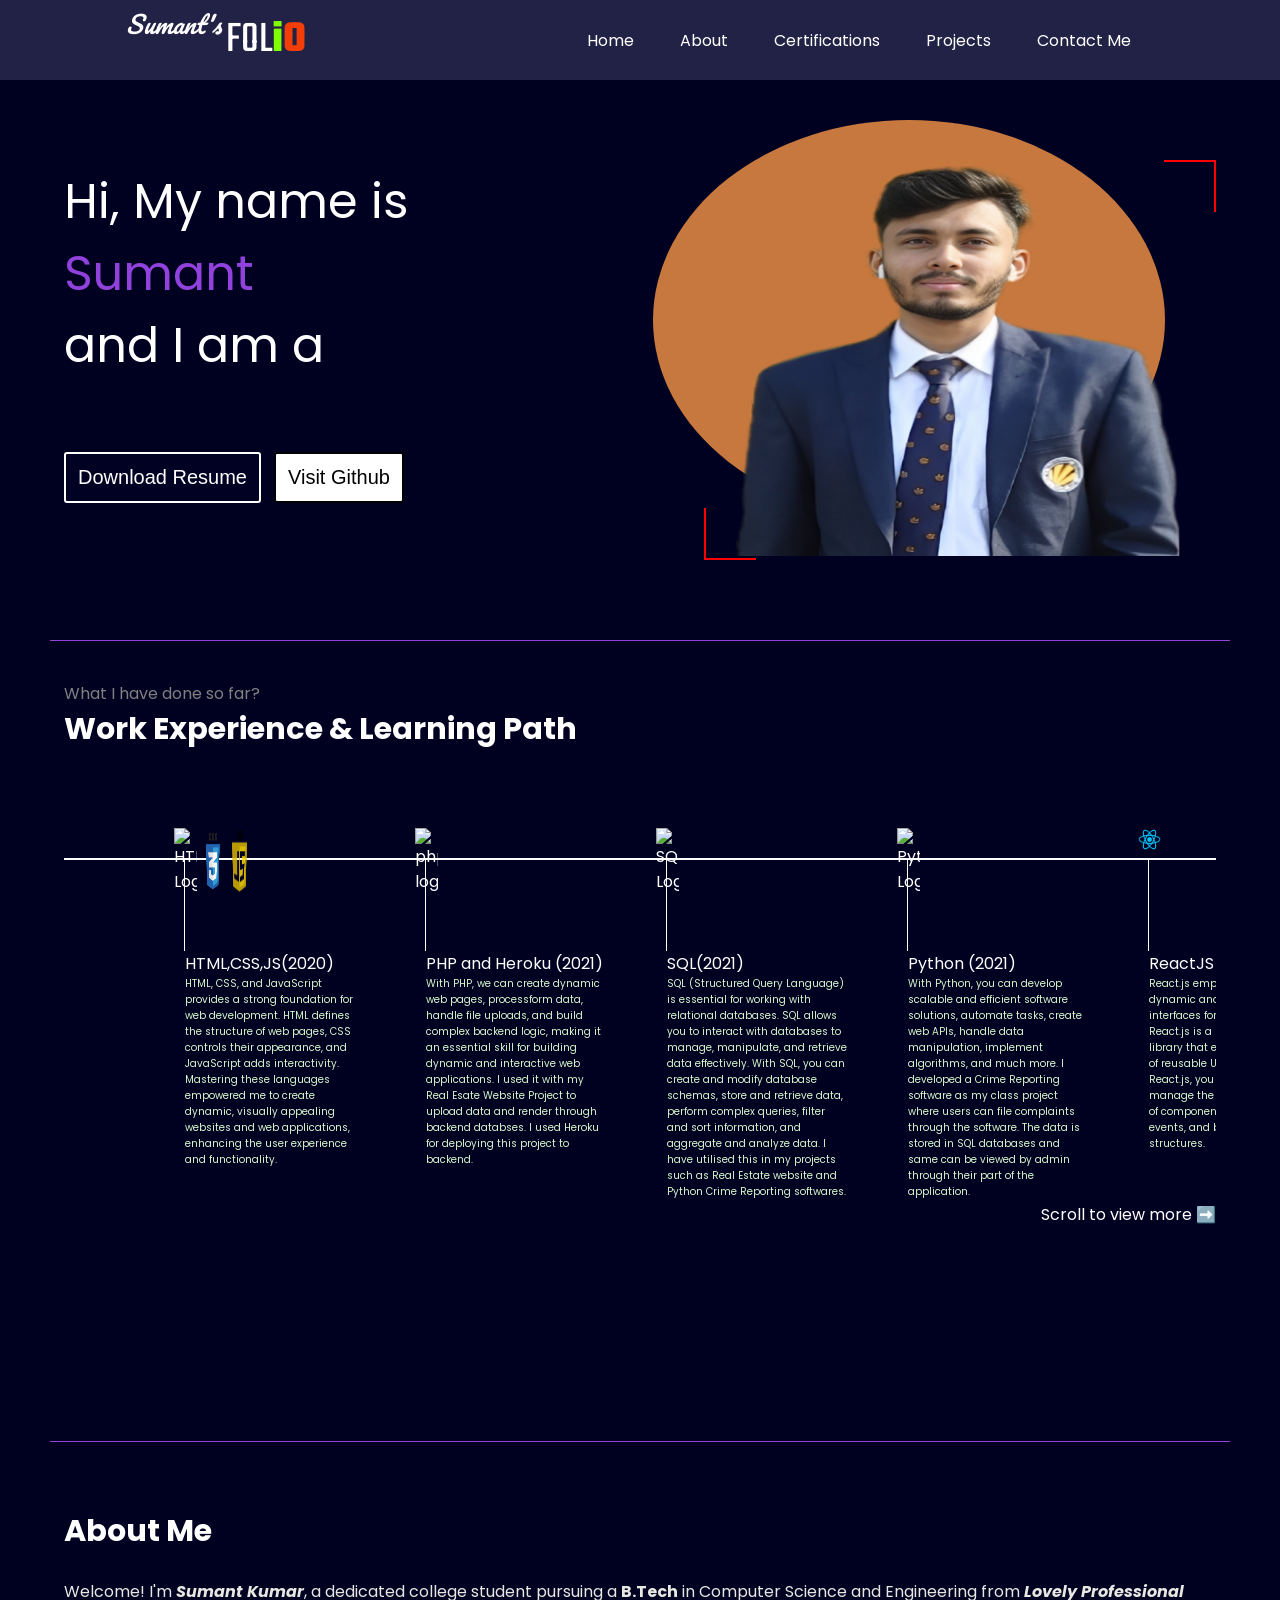
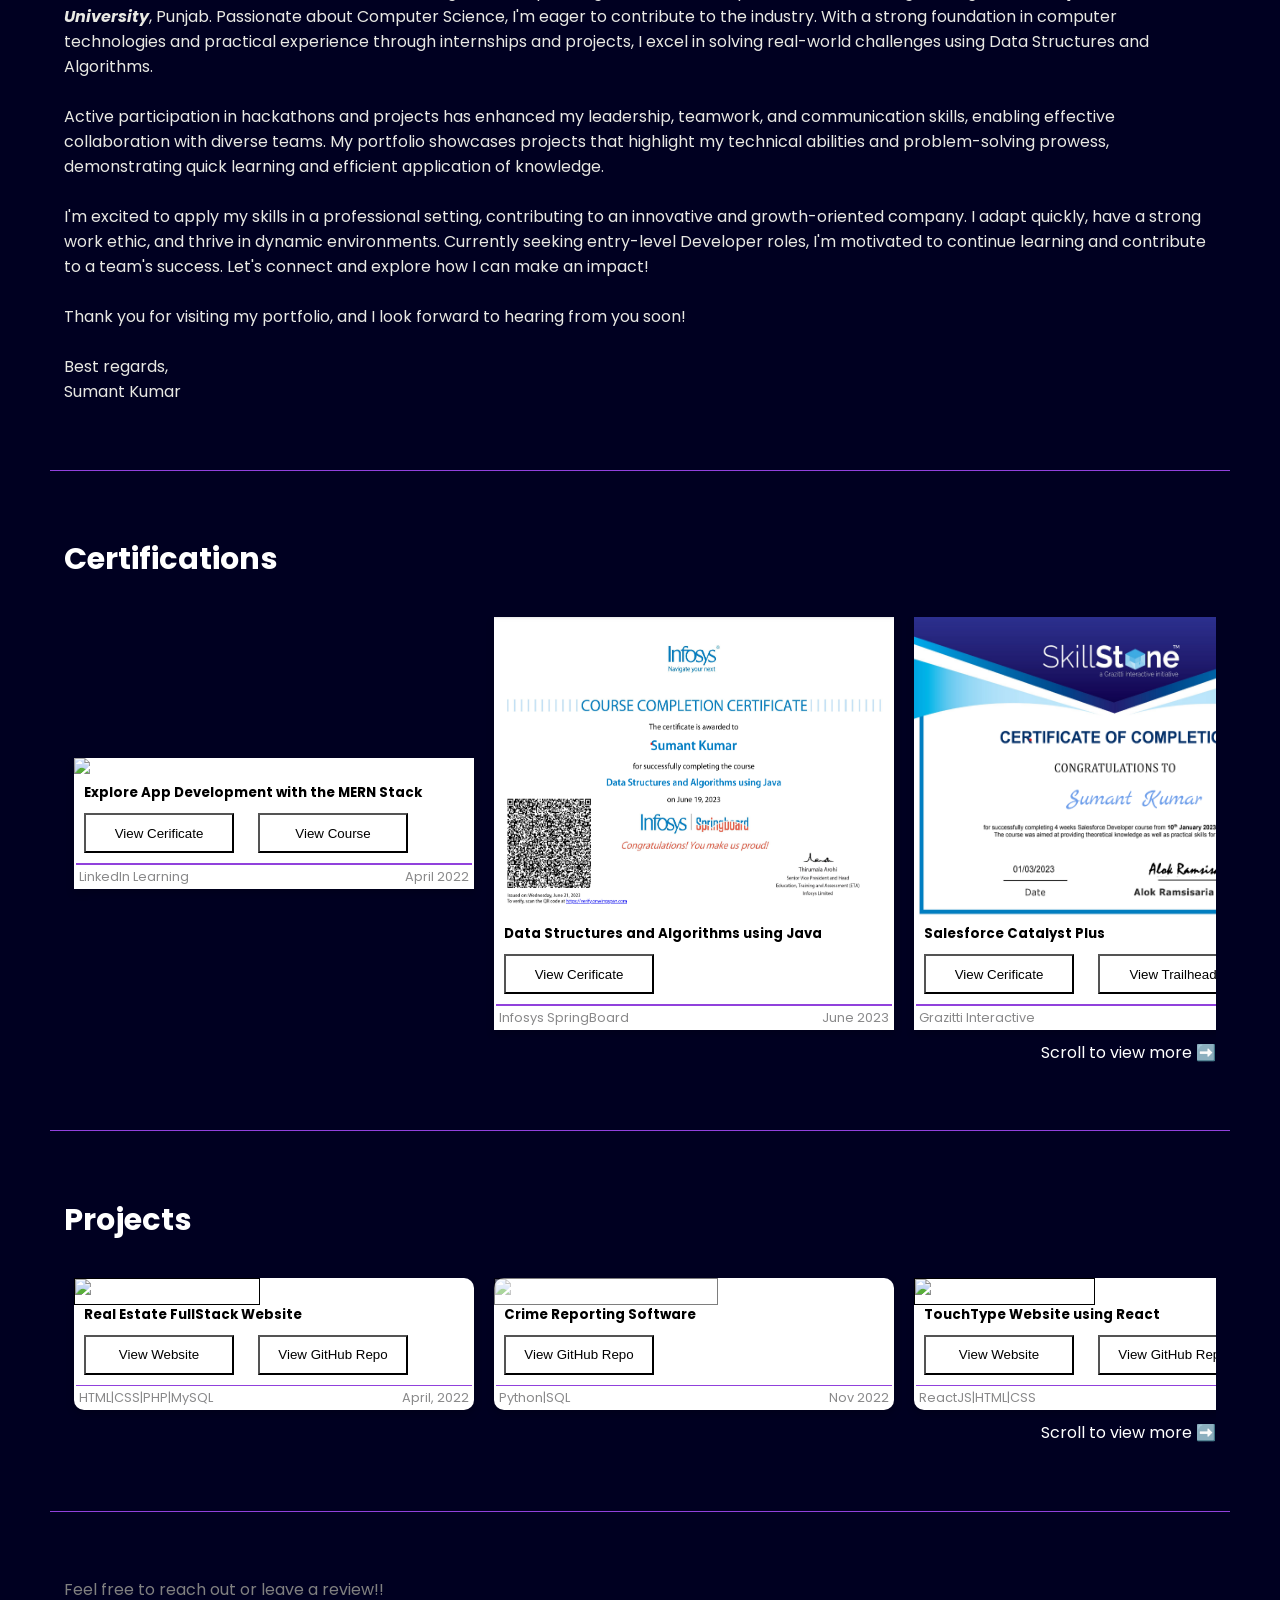
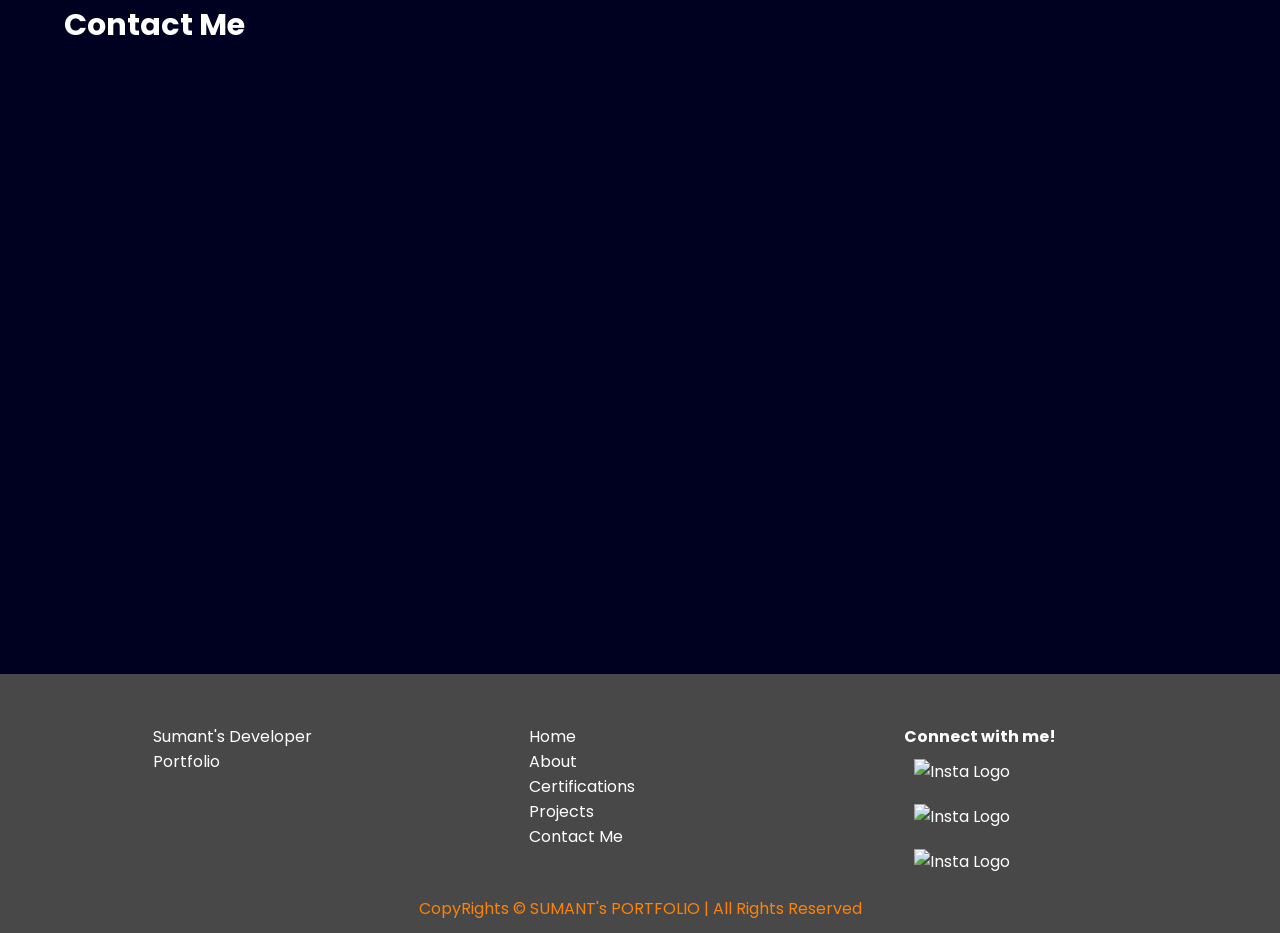
==== commit af56c01e: "Changing my pic" ====
--- a/index.html
+++ b/index.html
@@ -87,8 +87,8 @@
 						/* border-bottom: 2px  rgb(234, 133, 51) solid ; */
 					}
 					.top-circle {
-						width: 50%;
-						height: 50%;
+						width: 100%;
+						height: 100%;
 						background-color: rgb(249, 151, 71);
 						border-radius: 50%;
 						position: absolute;
@@ -138,7 +138,7 @@
 							<img class="my-image" src="./images/sumant-pic.png" alt="my-image" />
 						</div>
 						<div class="sq-2"></div>
-						<div class="bottom-circle"></div>
+						<!-- <div class="bottom-circle"></div> -->
 					</div>
 					<!-- <img src="./images/developer.png" alt="" /> -->
 				</div>
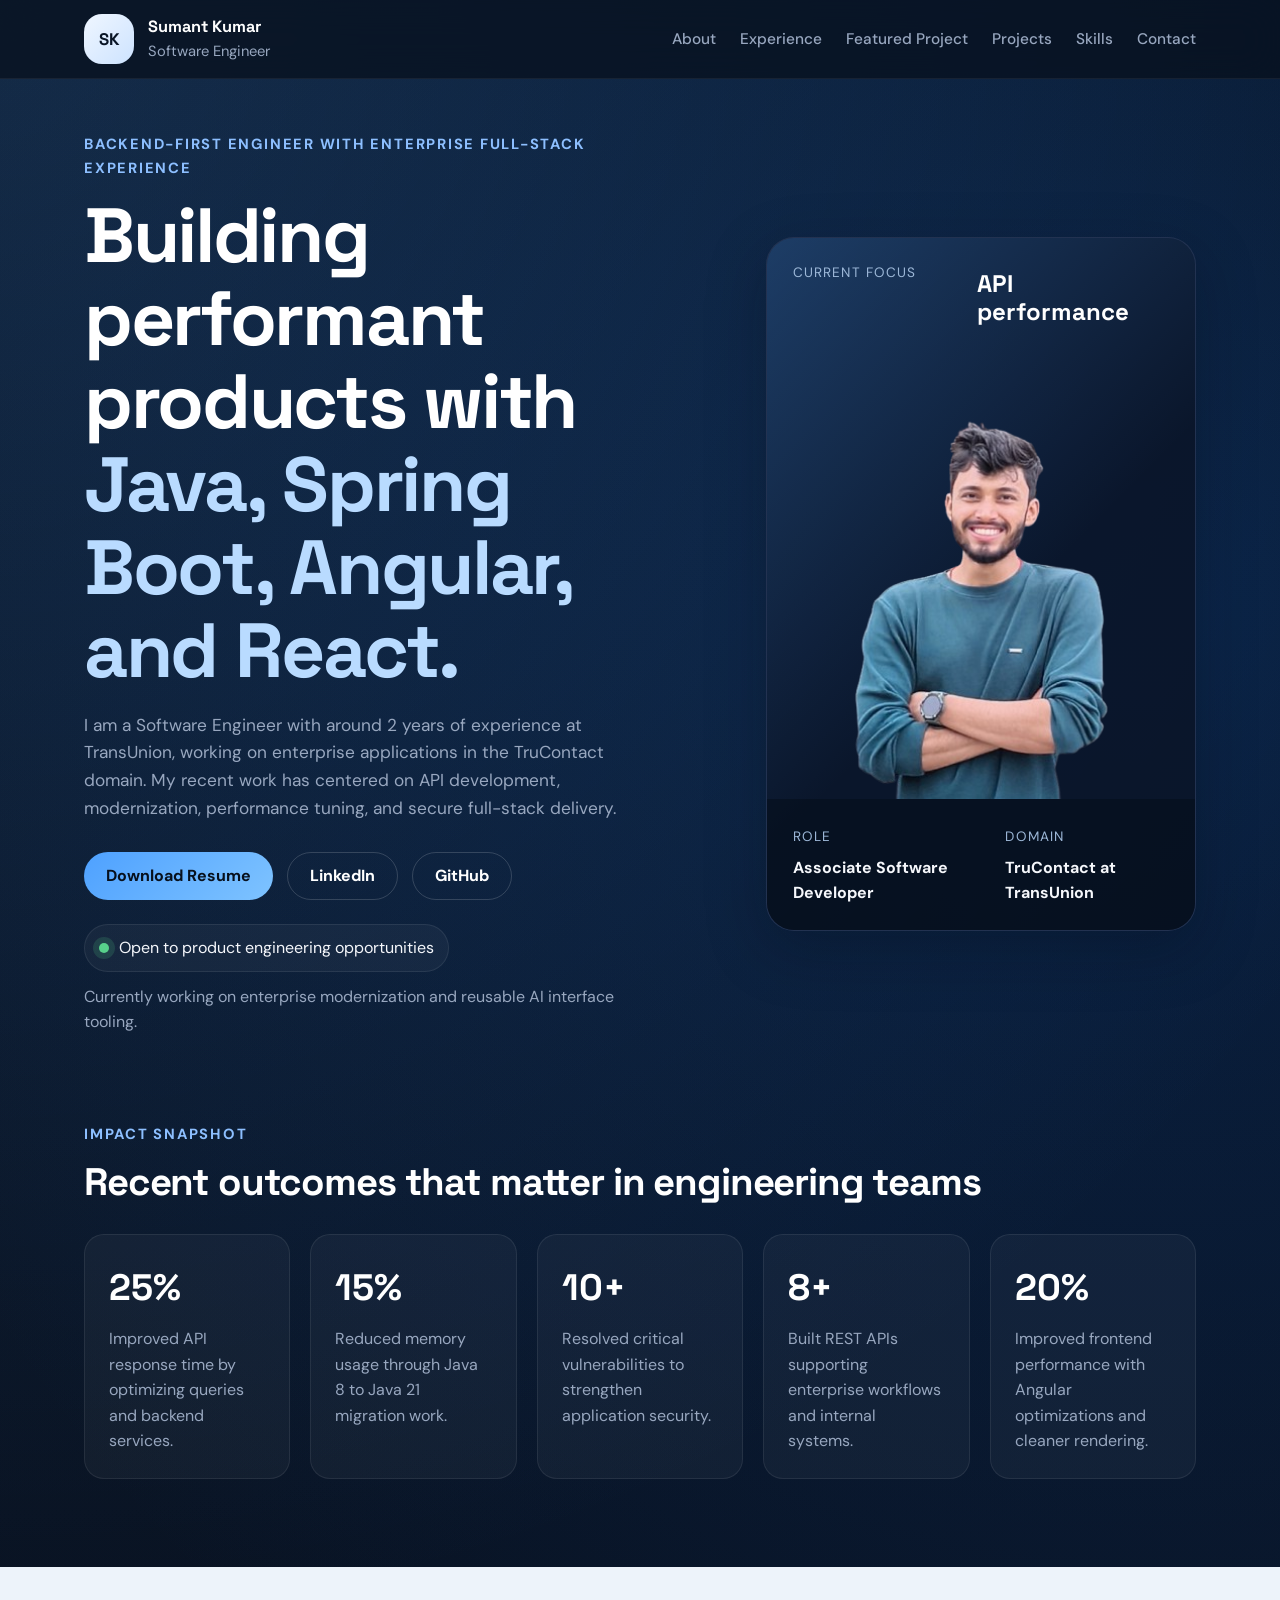
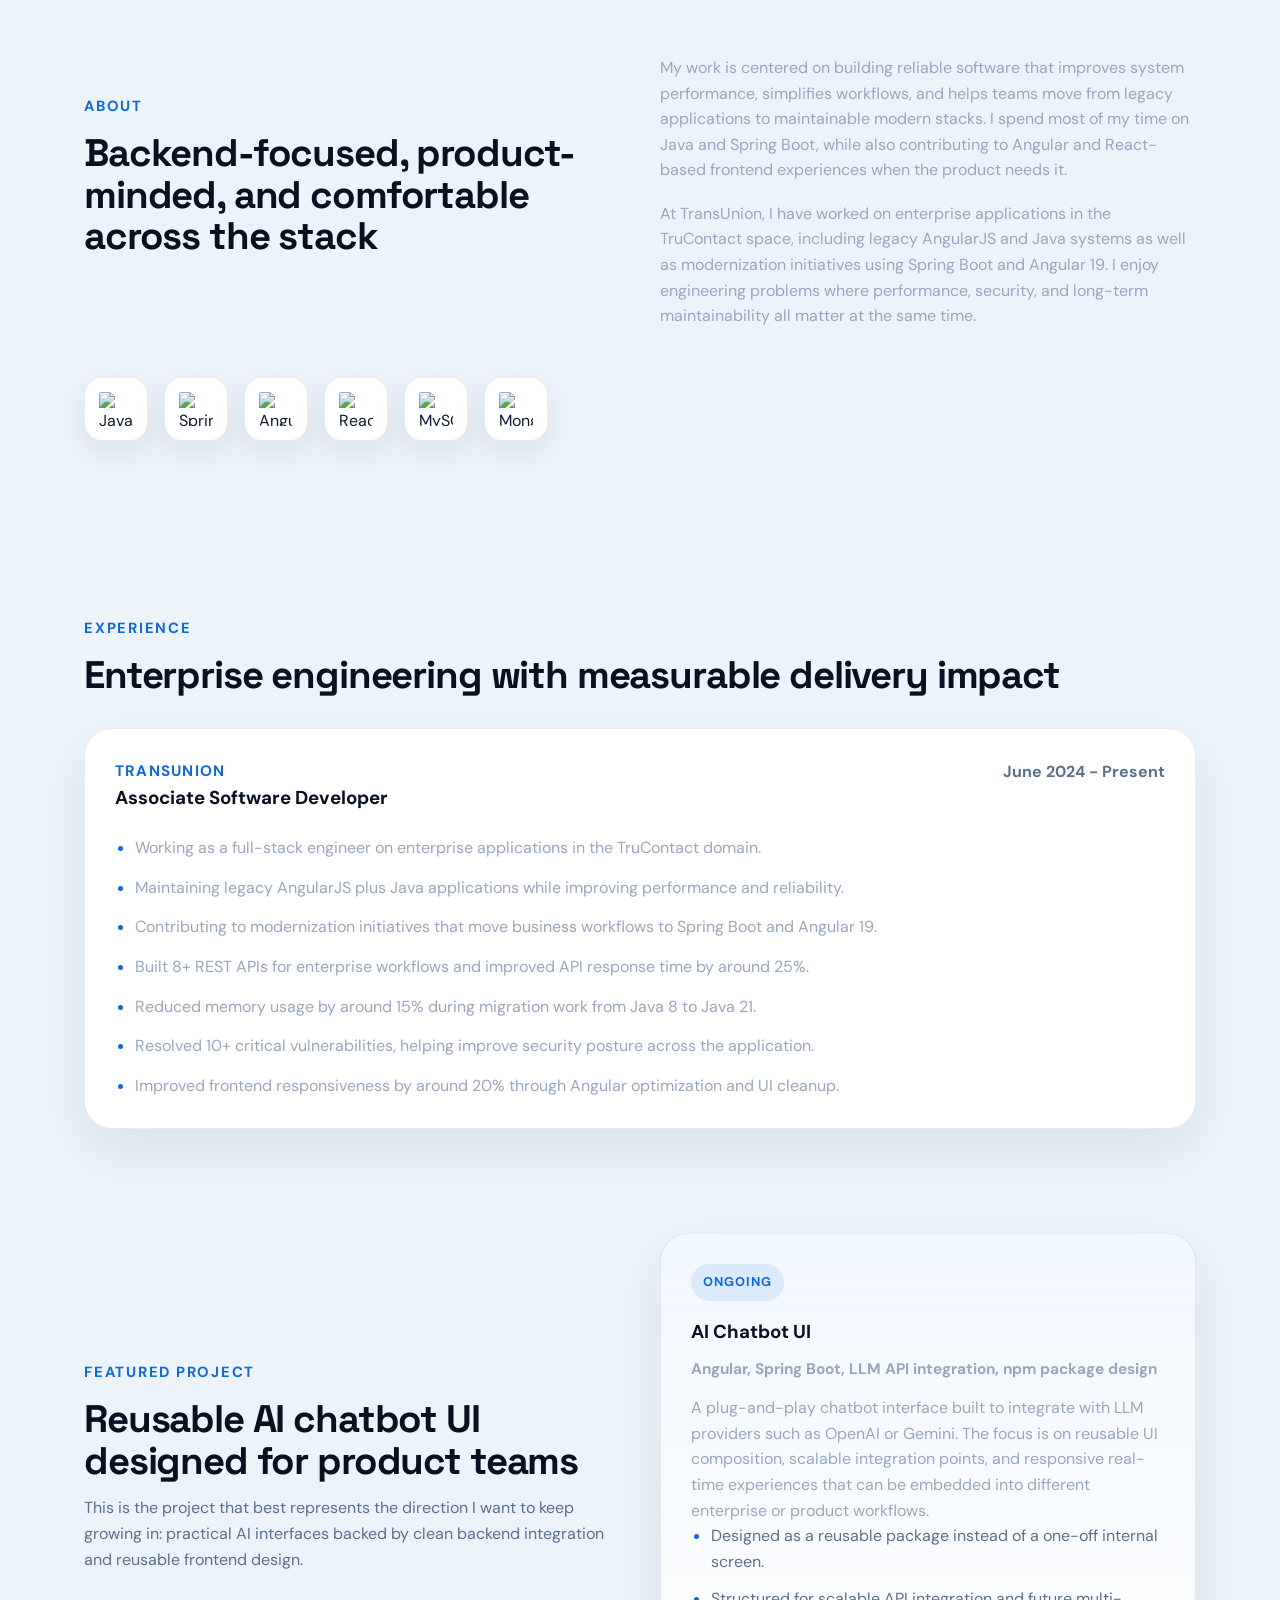
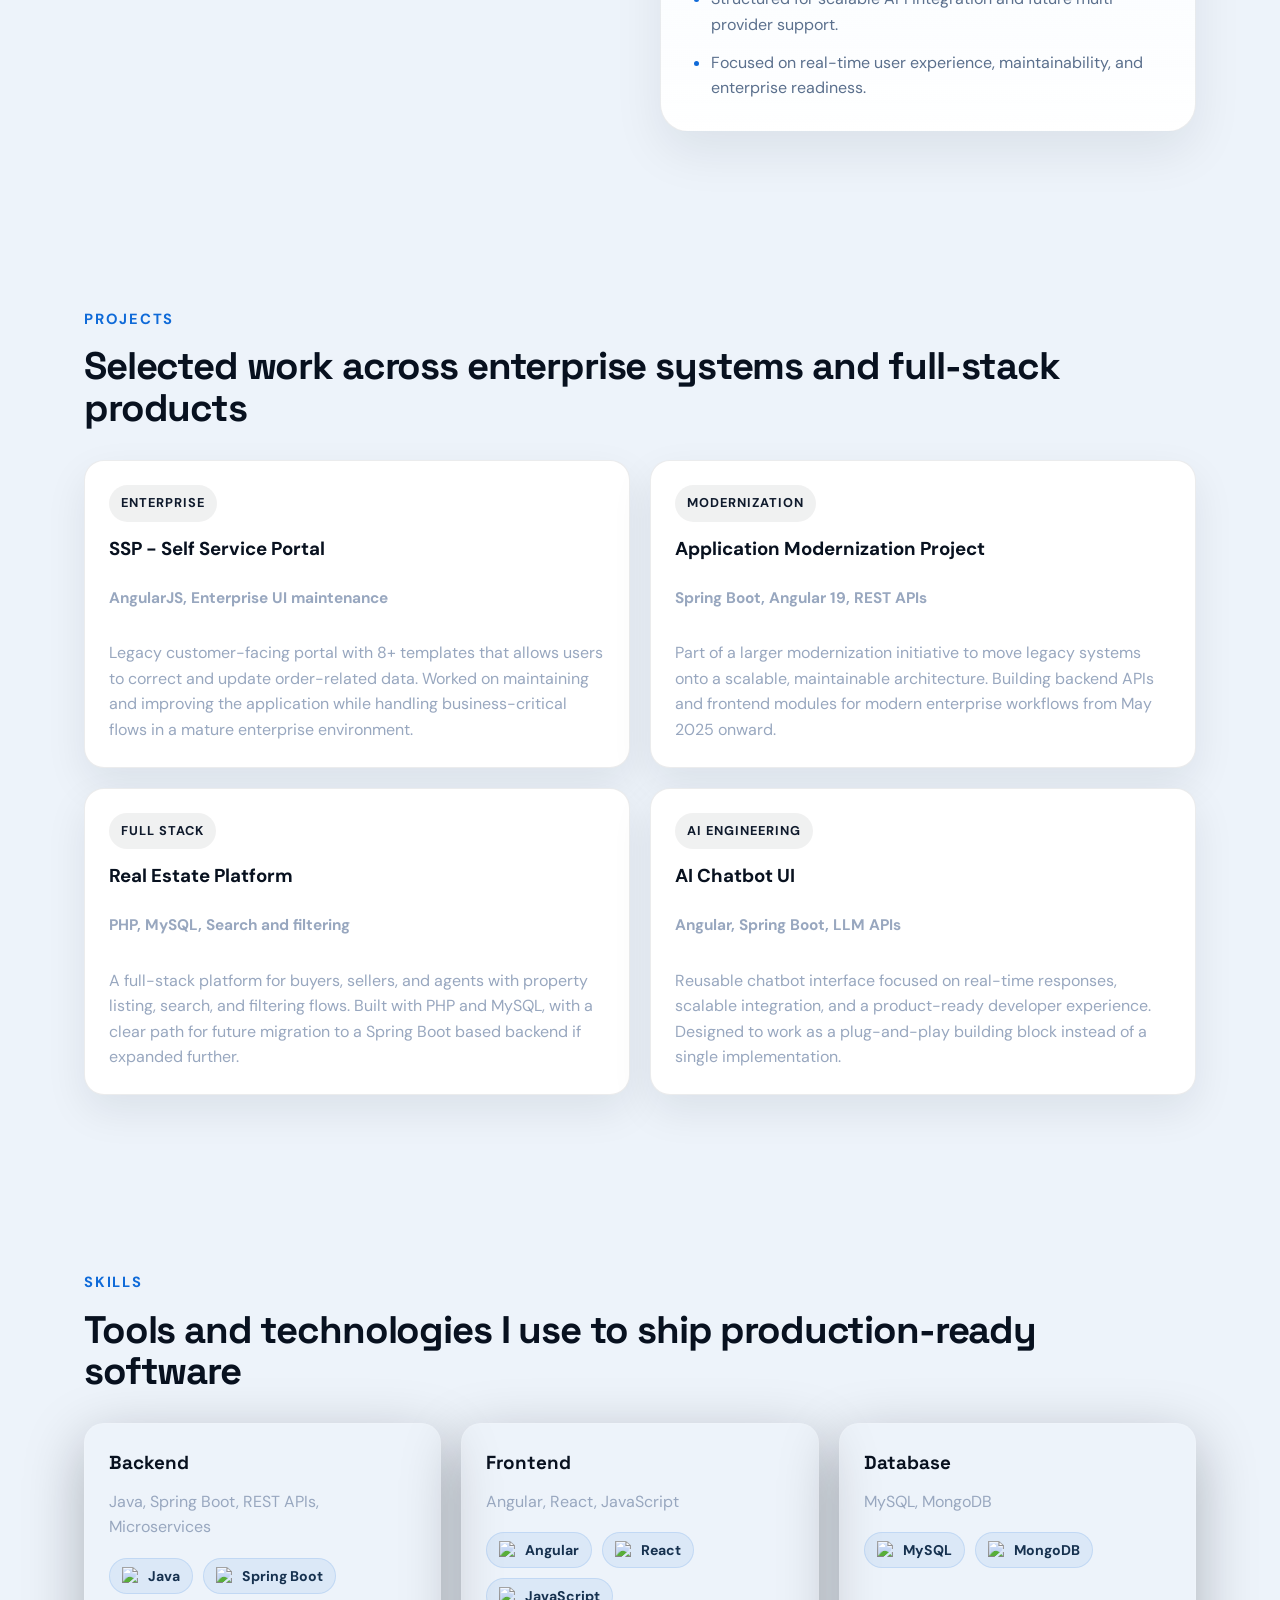
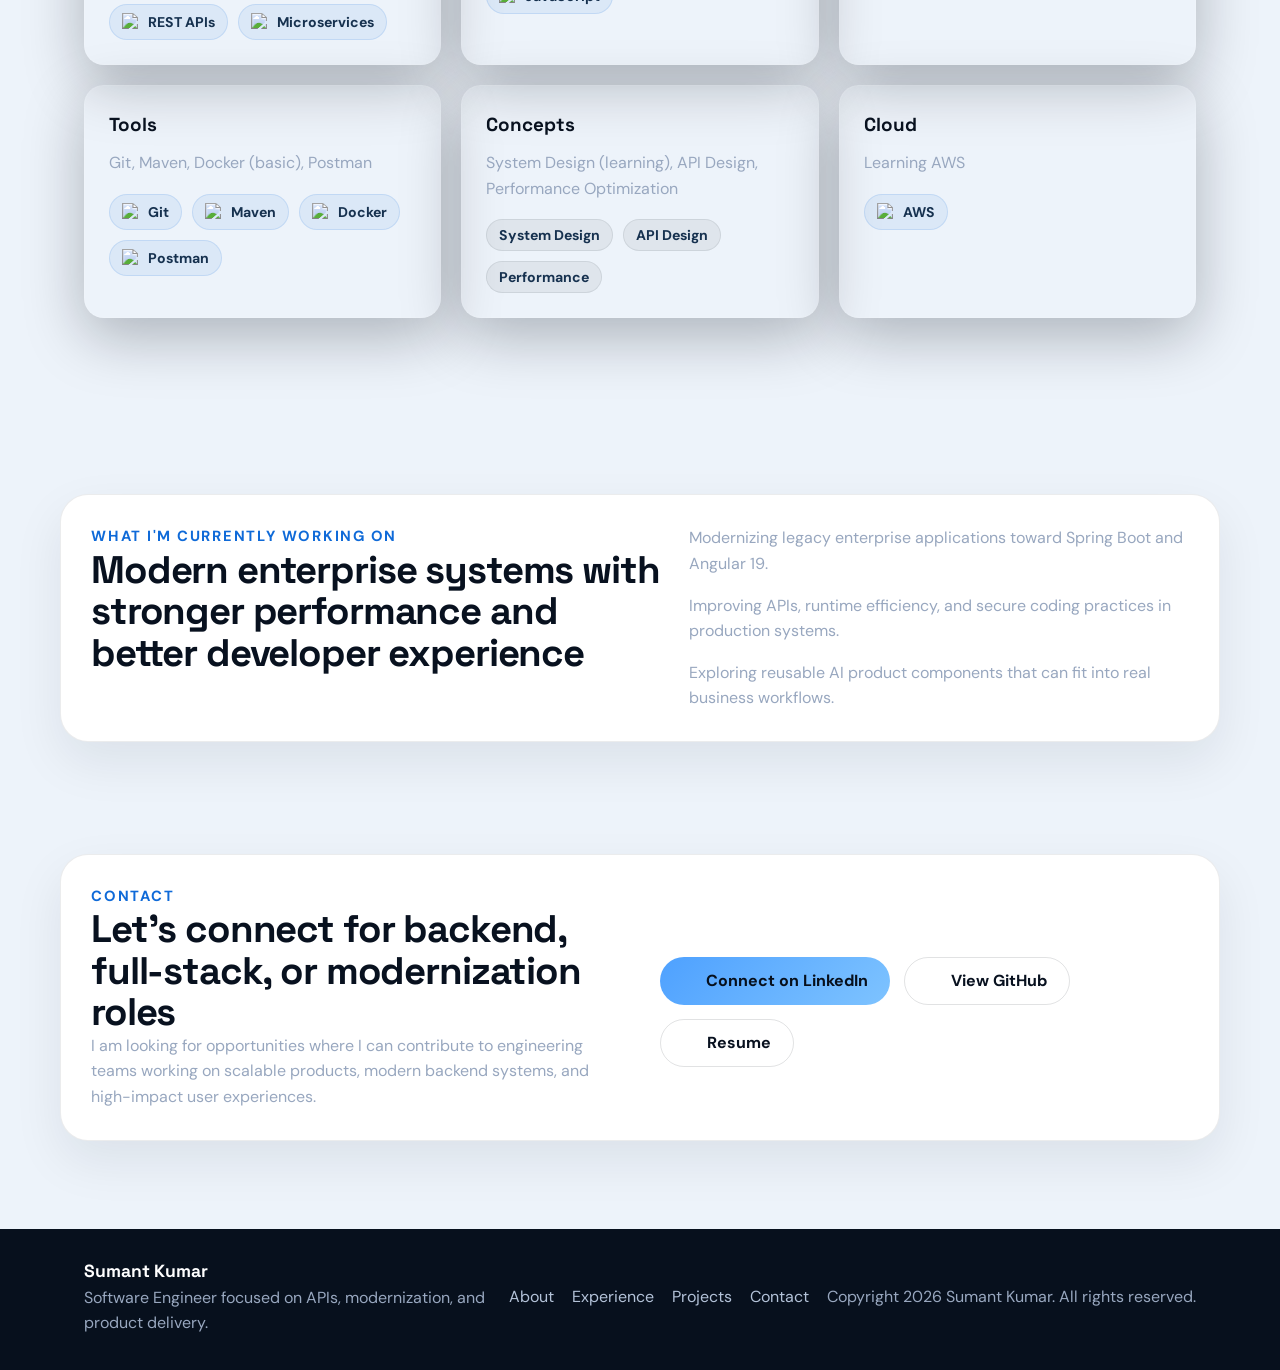
==== commit 736bc1b9: "redesign portfolio for professional software engineer profile" ====
--- a/index.html
+++ b/index.html
@@ -1,618 +1,561 @@
-<!DOCTYPE html>
-<html lang="en">
-	<head>
-		<meta charset="UTF-8" />
-		<meta http-equiv="X-UA-Compatible" content="IE=edge" />
-		<meta name="viewport" content="width=device-width, initial-scale=1.0" />
-		<meta name="viewport" content="width=device-width" />
-		<meta
-			name="viewport"
-			content="initial-scale=1, maximum-scale=1, user-
-  scalable=yes"
-		/>
-		<title>Sumant-Developer Portfolio</title>
-		<link rel="preconnect" href="https://fonts.googleapis.com" />
-		<link rel="preconnect" href="https://fonts.gstatic.com" crossorigin />
-		<link
-			href="https://fonts.googleapis.com/css2?family=Poppins:wght@400;700&family=Roboto:wght@100&display=swap"
-			rel="stylesheet"
-		/>
-		<link
-			rel="stylesheet"
-			href="https://fonts.googleapis.com/css2?family=Material+Symbols+Outlined:opsz,wght,FILL,GRAD@20..48,100..700,0..1,-50..200"
-		/>
-		<link rel="stylesheet" href="style.css" />
-	</head>
-	<body>
-		<header>
-			<nav>
-				<div class="left portfolio-logo">
-					<i>Sumant's</i>
-					<div class="folio">
-						FOL<b style="color: chartreuse">i</b><b style="color: rgb(243, 62, 7)">O</b>
-					</div>
-				</div>
-				<div class="right">
-					<ul>
-						<li><a href="#">Home</a></li>
-						<li><a href="#about">About</a></li>
-						<li><a href="#certifications">Certifications</a></li>
-						<li><a href="#projects">Projects</a></li>
-						<li><a href="#contact-form">Contact Me</a></li>
-					</ul>
-				</div>
-				<style>
-					.material-symbols-outlined {
-						font-variation-settings: "FILL" 0, "wght" 400, "GRAD" 0, "opsz" 48;
-					}
-					.material-symbols-outlined {
-						color: white;
-					}
-				</style>
-				<div class="dropdown" style="float: right">
-					<button class="dropbtn"><span class="material-symbols-outlined"> menu </span></button>
-					<div class="dropdown-content">
-						<a href="#">Home</a>
-						<a href="#about">About</a>
-						<a href="#certifications">Certifications</a>
-						<a href="#projects">Projects</a>
-						<a href="#contact-form">Contact Me</a>
-					</div>
-				</div>
-			</nav>
-		</header>
-
-		<main>
-			<section class="firstSection">
-				<div class="leftSection">
-					Hi, My name is <span class="purple">Sumant</span>
-					<div>and I am a</div>
-					<span id="element"></span>
-					<div class="buttons">
-						<a
-							href="https://drive.google.com/file/d/1jZygC9uHlnxHOyQ_cNtFhWc6pg6LD-_G/view?usp=sharing"
-							target="_blank"
-							rel="noopener noreferrer"
-							><button class="btn1">Download Resume</button></a
-						>
-						<a href="http://www.github.com/sumant1302" target="_blank"
-							><button class="btn2">Visit Github</button></a
-						>
-					</div>
-				</div>
-				<style>
-					.rightSection {
-						position: relative;
-						height: 400px;
-						/* border-bottom: 2px  rgb(234, 133, 51) solid ; */
-					}
-					.top-circle {
-						width: 100%;
-						height: 100%;
-						background-color: rgb(249, 151, 71);
-						border-radius: 50%;
-						position: absolute;
-						top: -10%;
-						left: -10%;
-						opacity: 0.8;
-					}
-					.bottom-circle {
-						width: 50%;
-						height: 50%;
-						background-color: rgb(247, 114, 5);
-						border-radius: 50%;
-						position: absolute;
-						bottom: -10%;
-						right: -10%;
-						opacity: 0.5;
-					}
-					.my-image {
-						z-index: 2;
-						position: absolute;
-						bottom: 1%;
-					}
-					.sq-1 {
-						height: 50px;
-						width: 50px;
-						border-right: 2px red solid;
-						border-top: 2px red solid;
-						position: absolute;
-						top: 0;
-						right: 0;
-					}
-					.sq-2 {
-						height: 50px;
-						width: 50px;
-						border-left: 2px red solid;
-						border-bottom: 2px red solid;
-						position: absolute;
-						bottom: 0;
-						left: 0;
-					}
-				</style>
-				<div class="rightSection">
-					<div class="rightImage">
-						<div class="top-circle"></div>
-						<div class="sq-1"></div>
-						<div class="my-image-div">
-							<img class="my-image" src="./images/sumant-pic.png" alt="my-image" />
-						</div>
-						<div class="sq-2"></div>
-						<!-- <div class="bottom-circle"></div> -->
-					</div>
-					<!-- <img src="./images/developer.png" alt="" /> -->
-				</div>
-			</section>
-			<hr />
-			<section class="secondSection" style="position: relative">
-				<span class="text-gray">What I have done so far?</span>
-				<h2>Work Experience &#38; Learning Path</h2>
-				<div class="work-exp">
-					<div class="box">
-						<div class="work-box">
-							<div class="vertical"></div>
-							<div class="vertical-image">
-								<img
-									class="image-top"
-									src="https://upload.wikimedia.org/wikipedia/commons/6/61/HTML5_logo_and_wordmark.svg"
-									alt="HTML Logo"
-								/>
-								<img
-									class="image-top"
-									src="./images/css-logo.png"
-									alt="CSS Logo"
-								/>
-								<img
-									class="image-top"
-									src="./images//js-logo.png"
-									alt="JS Logo"
-								/>
-							</div>
-							<div class="vertical-title">HTML,CSS,JS(2020)</div>
-							<div class="vertical-desc">
-								HTML, CSS, and JavaScript provides a strong foundation for web development. HTML
-								defines the structure of web pages, CSS controls their appearance, and JavaScript
-								adds interactivity. Mastering these languages empowered me to create dynamic,
-								visually appealing websites and web applications, enhancing the user experience and
-								functionality.
-							</div>
-						</div>
-						<div class="work-box">
-							<div class="vertical">
-							
-							
-							</div>
-							<div class="vertical-image">
-								<img
-								class="image-top"
-								src="https://www.php.net/images/logos/new-php-logo.png"
-								alt="php logo"
-							/>
-							</div>
-							<div class="vertical-title">PHP and Heroku (2021)</div>
-							<div class="vertical-desc">
-								With PHP, we can create dynamic web pages, processform data, handle file uploads,
-								and build complex backend logic, making it an essential skill for building dynamic
-								and interactive web applications. I used it with my Real Esate Website Project to
-								upload data and render through backend databses. I used Heroku for deploying this
-								project to backend.
-							</div>
-						</div>
-						
-						<div class="work-box">
-							<div class="vertical">
-						
-						
-							</div>
-							<div class="vertical-image">
-								<img
-								class="image-top"
-								src="https://upload.wikimedia.org/wikipedia/commons/8/87/Sql_data_base_with_logo.png"
-								alt="SQL Logo"
-							/>
-							</div>
-							<div class="vertical-title">SQL(2021)</div>
-							<div class="vertical-desc">
-								SQL (Structured Query Language) is essential for working with relational databases.
-								SQL allows you to interact with databases to manage, manipulate, and retrieve data
-								effectively. With SQL, you can create and modify database schemas, store and
-								retrieve data, perform complex queries, filter and sort information, and aggregate
-								and analyze data. I have utilised this in my projects such as Real Estate website
-								and Python Crime Reporting softwares.
-							</div>
-						</div>
-						
-						<div class="work-box">
-							<div class="vertical">
-							
-							</div>
-							<div class="vertical-image">
-							<img class="image-top" src="https://upload.wikimedia.org/wikipedia/commons/c/c3/Python-logo-notext.svg" alt="Python Logo" />
-							</div>
-							<div class="vertical-title">Python (2021)</div>
-							<div class="vertical-desc">
-								With Python, you can develop scalable and efficient software solutions, automate
-								tasks, create web APIs, handle data manipulation, implement algorithms, and much
-								more. I developed a Crime Reporting software as my class project where users can
-								file complaints through the software. The data is stored in SQL databases and same
-								can be viewed by admin through their part of the application.
-							</div>
-						</div>
-						
-						<div class="work-box">
-							<div class="vertical">
-							
-								
-							</div>
-							<div class="vertical-image">
-								<img
-								class="image-top"
-								src="./images/react-logo.png"
-								alt="React Logo"
-							/>
-							</div>
-							<div class="vertical-title">ReactJS (2022)</div>
-								<div class="vertical-desc">
-									React.js empowers you to develop dynamic and interactive user interfaces for web
-									applications. React.js is a popular JavaScript library that enables the creation of
-									reusable UI components. With React.js, you can efficiently manage the state and
-									rendering of components, handle user events, and build complex UI structures.
-								</div>
-						</div>
-						
-						<div class="work-box">
-							<div class="vertical"></div>
-							<div class="vertical-image">
-								<img class="image-top" src="./images/nodejs-logo.png" alt="NodeJS Logo" />
-								<img
-									class="image-top"
-									src="https://res.cloudinary.com/crunchbase-production/image/upload/c_lpad,f_auto,q_auto:eco,dpr_1/erkxwhl1gd48xfhe2yld"
-									alt="NodeJS Logo"
-								/>
-							</div>
-							<div class="vertical-title">Node.JS and MongoDB (2022)</div>
-							<div class="vertical-desc">
-								Node.js and MongoDB provides a powerful combination for building scalable and
-								data-driven applications. Node.js allows you to develop server-side applications
-								using JavaScript, while MongoDB serves as a NoSQL database that stores and retrieves
-								data in a flexible and scalable manner. With Node.js and MongoDB, you can easily
-								handle data operations, create RESTful APIs, implement real-time features, and build
-								full-stack applications.
-							</div>
-						</div>
-					</div>
-				</div>
-				<div style="position: relative; bottom: 0; text-align: end; width: 100%">
-					Scroll to view more ➡️
-				</div>
-			</section>
-
-			<hr />
-			<section class="thirdSection" id="about">
-				<h2>About Me</h2>
-				<br />
-				<div class="about">
-					<p>
-						Welcome! I'm <i><b>Sumant Kumar</b></i
-						>, a dedicated college student pursuing a <b>B.Tech</b> in Computer Science and
-						Engineering from <b><i>Lovely Professional University</i></b
-						>, Punjab. Passionate about Computer Science, I'm eager to contribute to the industry.
-						With a strong foundation in computer technologies and practical experience through
-						internships and projects, I excel in solving real-world challenges using Data Structures
-						and Algorithms.
-					</p>
-					<br />
-					<p>
-						Active participation in hackathons and projects has enhanced my leadership, teamwork,
-						and communication skills, enabling effective collaboration with diverse teams. My
-						portfolio showcases projects that highlight my technical abilities and problem-solving
-						prowess, demonstrating quick learning and efficient application of knowledge.
-					</p>
-					<br />
-					<p>
-						I'm excited to apply my skills in a professional setting, contributing to an innovative
-						and growth-oriented company. I adapt quickly, have a strong work ethic, and thrive in
-						dynamic environments. Currently seeking entry-level Developer roles, I'm motivated to
-						continue learning and contribute to a team's success. Let's connect and explore how I
-						can make an impact!
-					</p>
-
-					<br />
-					<p>Thank you for visiting my portfolio, and I look forward to hearing from you soon!</p>
-					<br />
-					<p>Best regards,</p>
-					<p>Sumant Kumar</p>
-				</div>
-			</section>
-			<hr />
-
-			<section class="fourthSection" id="certifications">
-				<h2>Certifications</h2>
-				<br />
-				<div class="container-certificate">
-					<div class="overflow-cont">
-						<div class="certificate card">
-							<img
-								src="https://media.licdn.com/dms/image/C4D1FAQHkOIwaxS94dA/feedshare-document-cover-images_1280/0/1678452449613?e=1689192000&v=beta&t=-ueo3jYBhIv_4_MNmH7weFAvPgqdNL3Dvm2FujPEO4k"
-								alt="MERN certificate LinkedIn"
-							/>
-							<h5>Explore App Development with the MERN Stack</h5>
-							<button class="view-certificate">
-								<a
-									href="https://www.linkedin.com/learning/certificates/49f23a74a924bcf22116e7a14a47c80ac0ef393945f2ee4fdafffeb41d5b589e?trk=backfilled_certificate"
-									target="_blank"
-								>
-									View Cerificate
-								</a>
-							</button>
-							<button class="view-certificate">
-								<a
-									href="https://www.linkedin.com/learning/paths/explore-app-development-with-the-mern-stack"
-									target="_blank"
-								>
-									View Course
-								</a>
-							</button>
-
-							<hr style="color: black" />
-							<div class="issue-details">
-								<div class="left">LinkedIn Learning</div>
-								<div class="right">April 2022</div>
-							</div>
-						</div>
-						<div class="certificate card">
-							<img src="./images/dsa-infosys-certificate.png" />
-							<h5>Data Structures and Algorithms using Java</h5>
-							<button class="view-certificate">
-								<a
-									href="https://drive.google.com/file/d/1gzCLFdtTTdIHrpi3f-95xTGAa9Dr6ekn/view?usp=sharing"
-									target="_blank"
-								>
-									View Cerificate
-								</a>
-							</button>
-							<hr style="color: black" />
-							<div class="issue-details">
-								<div class="left">Infosys SpringBoard</div>
-								<div class="right">June 2023</div>
-							</div>
-						</div>
-						<div class="certificate card">
-							<img src="./images/salesforce-certificate.png" alt="MERN certificate LinkedIn" />
-							<h5>Salesforce Catalyst Plus</h5>
-							<button class="view-certificate">
-								<a
-									href="https://drive.google.com/file/d/1KzI88lVFRORt5m_-XYLxzmpAFgeimKcJ/view?usp=sharing"
-								>
-									View Cerificate
-								</a>
-							</button>
-							<button class="view-certificate">
-								<a href="https://trailblazer.me/id/sumant1302" target="_blank"> View Trailhead </a>
-							</button>
-							<hr style="color: black" />
-							<div class="issue-details">
-								<div class="left">Grazitti Interactive</div>
-								<div class="right">Jan 2023</div>
-							</div>
-						</div>
-						<div class="certificate card">
-							<img src="./images/SkillSoft SDLC badge.png" alt="MERN certificate LinkedIn" />
-							<h5>Software Development Concepts</h5>
-							<button class="view-certificate">
-								<a
-									href="https://skillsoft.digitalbadges.skillsoft.com/3da78a1b-e76a-4067-87a4-af4ad73a73f4#gs.2cy95l"
-									target="_blank"
-								>
-									View Cerificate
-								</a>
-							</button>
-
-							<hr style="color: black" />
-							<div class="issue-details">
-								<div class="left">SkillSoft</div>
-								<div class="right">July 2023</div>
-							</div>
-						</div>
-						<div class="certificate card">
-							<img src="./images/java-infosys-certificate.png" />
-							<h5>Java Programming</h5>
-							<button class="view-certificate">
-								<a
-									href="https://drive.google.com/file/d/1KjZWo9Y1iyfatvPPHEA2iN7OSYAgvIvT/view?usp=sharing"
-									target="_blank"
-								>
-									View Cerificate
-								</a>
-							</button>
-							<hr style="color: black" />
-							<div class="issue-details">
-								<div class="left">Infosys SpringBoard</div>
-								<div class="right">July 2023</div>
-							</div>
-						</div>
-					</div>
-				</div>
-				<div style="position: relative; bottom: 0; text-align: end; width: 100%">
-					Scroll to view more ➡️
-				</div>
-			</section>
-
-			<hr />
-			<section class="fifthSection" id="projects">
-				<h2>Projects</h2>
-				<br />
-				<div class="container-projects">
-					<div class="overflow-cont">
-						<div class="certificate card">
-							<img
-								src="http://realestatekings.herokuapp.com/images/rsk-icon.png"
-								alt="Real-Estate-Website"
-							/>
-							<h5>Real Estate FullStack Website</h5>
-							<button class="view-certificate">
-								<a href="http://realestatekings.herokuapp.com/" target="_blank"> View Website </a>
-							</button>
-							<button class="view-certificate">
-								<a href="https://github.com/sumant1302/realEstate-Kings" target="_blank">
-									View GitHub Repo
-								</a>
-							</button>
-
-							<hr style="color: black" />
-							<div class="issue-details">
-								<div class="left">HTML|CSS|PHP|MySQL</div>
-								<div class="right">April, 2022</div>
-							</div>
-						</div>
-						<div class="certificate card">
-							<img
-								class="op-5"
-								src="https://i0.wp.com/www.alphr.com/wp-content/uploads/2014/11/it_photo_197371-scaled.jpg?resize=738%2C320&ssl=1"
-								alt="Crime Reporting Software"
-							/>
-							<h5>Crime Reporting Software</h5>
-							<button class="view-certificate">
-								<a href="https://github.com/sumant1302/Crime-Reporting-Software" target="_blank">
-									View GitHub Repo
-								</a>
-							</button>
-
-							<hr style="color: black" />
-							<div class="issue-details">
-								<div class="left">Python|SQL</div>
-								<div class="right">Nov 2022</div>
-							</div>
-						</div>
-						<div class="certificate card">
-							<img
-								src="https://www.wikihow.com/images/thumb/7/7f/Teach-Yourself-to-Touch-Type-Step-2-Version-2.jpg/v4-460px-Teach-Yourself-to-Touch-Type-Step-2-Version-2.jpg"
-								alt="TouchType-Website"
-							/>
-							<h5>TouchType Website using React</h5>
-							<button class="view-certificate">
-								<a href="https://touchtype-93286.web.app/"> View Website </a>
-							</button>
-							<button class="view-certificate">
-								<a href="https://github.com/sumant1302/web-touch-typing" target="_blank">
-									View GitHub Repo
-								</a>
-							</button>
-
-							<hr style="color: black" />
-							<div class="issue-details">
-								<div class="left">ReactJS|HTML|CSS</div>
-								<div class="right">May 2023</div>
-							</div>
-						</div>
-
-						<div class="certificate card">
-							<img
-								src="https://i.dawn.com/primary/2019/10/5da3dab0235ef.jpg"
-								alt="FarmDirect E-comm website"
-							/>
-							<h5>FarmDirect E-Comm Website</h5>
-							<button class="view-certificate">
-								<a href="https://farmdirect-11.web.app/" target="_blank"> View Website </a>
-							</button>
-							<button class="view-certificate">
-								<a href="https://github.com/sumant1302/farm-direct" target="_blank">
-									View GitHub Repo
-								</a>
-							</button>
-
-							<hr style="color: black" />
-							<div class="issue-details">
-								<div class="left">React|NodeJS</div>
-								<div class="right">June 2023</div>
-							</div>
-						</div>
-					</div>
-				</div>
-				<div style="position: relative; bottom: 0; text-align: end; width: 100%">
-					Scroll to view more ➡️
-				</div>
-			</section>
-
-			<!-- <section class="sixthSection" id="contact-form">
-				<span class="text-gray">Feel free to Reach out!!</span>
-				<h2>Contact Me</h2>
-				<br />
-				<form action="POST">
-					<input type="text" name="text" id="name" placeholder="Enter Name" />
-					<input type="email" name="email" id="email" placeholder="Enter Email" />
-					<input
-						type="number"
-						name="phone"
-						id="phone"
-						placeholder="Enter Mobile"
-						min="1111111111"
-						max="9999999999"
-					/>
-					<textarea
-						name="query"
-						id="query"
-						cols="30"
-						rows="10"
-						placeholder="Enter your Query"
-					></textarea>
-					<input type="submit" value="Submit" />
-				</form>
-			</section> -->
-			<hr />
-			<section class="sixthSection" id="contact-form">
-				<span class="text-gray">Feel free to reach out or leave a review!!</span>
-				<h2>Contact Me</h2>
-				<div
-					data-tf-widget="VpUQPkHL"
-					data-tf-opacity="100"
-					data-tf-iframe-props="title=Developer Portfolio Feedback Form"
-					data-tf-transitive-search-params
-					data-tf-medium="snippet"
-					style="width: 100%; height: 500px; overflow: hidden; background: none"
-				></div>
-			</section>
-			<script src="//embed.typeform.com/next/embed.js"></script>
-		</main>
-		<footer>
-			<div class="footer">
-				<div class="footer-first">Sumant's Developer Portfolio</div>
-				<div class="footer-second">
-					<ul>
-						<li><a href="/">Home</a></li>
-						<li><a href="#about">About</a></li>
-						<li><a href="#certifications">Certifications</a></li>
-						<li><a href="#projects">Projects</a></li>
-						<li><a href="#contact-form">Contact Me</a></li>
-					</ul>
-				</div>
-				<div class="footer-third">
-					<h4>Connect with me!</h4>
-					<p>
-						<a href="http://www.linkedin.com/in/sumant1302" target="_blank"
-							><img
-								class="image-logo"
-								src="https://static-00.iconduck.com/assets.00/linkedin-icon-2048x2048-ya5g47j2.png"
-								alt="Insta Logo"
-						/></a>
-						<a href="https://www.instagram.com/_sumant_1302/" target="_blank"
-							><img
-								class="image-logo"
-								src="https://icon-library.com/images/instagram-logo-icon-png/instagram-logo-icon-png-10.jpg"
-								alt="Insta Logo"
-						/></a>
-						<a href="https://www.github.com/sumant1302" target="_blank"
-							><img
-								class="image-logo"
-								src="https://w7.pngwing.com/pngs/914/758/png-transparent-github-social-media-computer-icons-logo-android-github-logo-computer-wallpaper-banner-thumbnail.png"
-								alt="Insta Logo"
-						/></a>
-					</p>
-				</div>
-			</div>
-			<div class="footer-rights">CopyRights &#169; SUMANT's PORTFOLIO | All Rights Reserved</div>
-		</footer>
-		<script src="https://unpkg.com/typed.js@2.0.16/dist/typed.umd.js"></script>
-		<script src="./scroll.js"></script>
-	</body>
-</html>
+<!DOCTYPE html>
+<html lang="en">
+	<head>
+		<meta charset="UTF-8" />
+		<meta http-equiv="X-UA-Compatible" content="IE=edge" />
+		<meta name="viewport" content="width=device-width, initial-scale=1.0" />
+		<title>Sumant Kumar | Software Engineer</title>
+		<meta
+			name="description"
+			content="Portfolio of Sumant Kumar, a Software Engineer focused on backend systems, APIs, modernization, and full-stack delivery."
+		/>
+		<link rel="preconnect" href="https://fonts.googleapis.com" />
+		<link rel="preconnect" href="https://fonts.gstatic.com" crossorigin />
+		<link
+			href="https://fonts.googleapis.com/css2?family=Space+Grotesk:wght@500;700&family=DM+Sans:wght@400;500;700&display=swap"
+			rel="stylesheet"
+		/>
+		<link rel="stylesheet" href="style.css" />
+	</head>
+	<body>
+		<header class="site-header">
+			<div class="container nav-shell">
+				<a class="brand" href="#home">
+					<span class="brand-mark">SK</span>
+					<span class="brand-copy">
+						<span class="brand-name">Sumant Kumar</span>
+						<span class="brand-role">Software Engineer</span>
+					</span>
+				</a>
+				<button class="nav-toggle" type="button" aria-expanded="false" aria-label="Toggle menu">
+					<span></span>
+					<span></span>
+				</button>
+				<nav class="site-nav" aria-label="Primary">
+					<a href="#about">About</a>
+					<a href="#experience">Experience</a>
+					<a href="#featured-project">Featured Project</a>
+					<a href="#projects">Projects</a>
+					<a href="#skills">Skills</a>
+					<a href="#contact">Contact</a>
+				</nav>
+			</div>
+		</header>
+
+		<main id="home">
+			<section class="hero section">
+				<div class="container hero-grid">
+					<div class="hero-copy">
+						<p class="eyebrow">Backend-first engineer with enterprise full-stack experience</p>
+						<h1>
+							Building performant products with
+							<span class="accent-text">Java, Spring Boot, Angular, and React.</span>
+						</h1>
+						<p class="hero-summary">
+							I am a Software Engineer with around 2 years of experience at TransUnion, working on
+							enterprise applications in the TruContact domain. My recent work has centered on API
+							development, modernization, performance tuning, and secure full-stack delivery.
+						</p>
+						<div class="hero-actions">
+							<a
+								class="button button-primary"
+								href="https://drive.google.com/file/d/1b2xYdtYyroaI77P5OUs1GAGJDAi2DjcA/view?usp=sharing"
+								target="_blank"
+								rel="noopener noreferrer"
+							>
+								Download Resume
+							</a>
+							<a
+								class="button button-secondary"
+								href="https://www.linkedin.com/in/sumant1302"
+								target="_blank"
+								rel="noopener noreferrer"
+							>
+								LinkedIn
+							</a>
+							<a
+								class="button button-secondary"
+								href="https://github.com/sumant1302"
+								target="_blank"
+								rel="noopener noreferrer"
+							>
+								GitHub
+							</a>
+						</div>
+						<div class="status-row">
+							<div class="status-pill">
+								<span class="status-dot"></span>
+								<span>Open to product engineering opportunities</span>
+							</div>
+							<p class="status-note">
+								Currently working on enterprise modernization and reusable AI interface tooling.
+							</p>
+						</div>
+					</div>
+
+					<div class="hero-visual">
+						<div class="portrait-card">
+							<div class="portrait-top">
+								<p>Current focus</p>
+								<h2 id="focus-rotator">Enterprise modernization</h2>
+							</div>
+							<img src="./images/sumant-image.png" alt="Portrait of Sumant Kumar" />
+							<div class="portrait-panel">
+								<div>
+									<span class="panel-label">Role</span>
+									<strong>Associate Software Developer</strong>
+								</div>
+								<div>
+									<span class="panel-label">Domain</span>
+									<strong>TruContact at TransUnion</strong>
+								</div>
+							</div>
+						</div>
+					</div>
+				</div>
+			</section>
+
+			<section class="metrics section">
+				<div class="container">
+					<div class="section-heading">
+						<p class="eyebrow">Impact snapshot</p>
+						<h2>Recent outcomes that matter in engineering teams</h2>
+					</div>
+					<div class="metrics-grid">
+						<article class="metric-card">
+							<h3>25%</h3>
+							<p>Improved API response time by optimizing queries and backend services.</p>
+						</article>
+						<article class="metric-card">
+							<h3>15%</h3>
+							<p>Reduced memory usage through Java 8 to Java 21 migration work.</p>
+						</article>
+						<article class="metric-card">
+							<h3>10+</h3>
+							<p>Resolved critical vulnerabilities to strengthen application security.</p>
+						</article>
+						<article class="metric-card">
+							<h3>8+</h3>
+							<p>Built REST APIs supporting enterprise workflows and internal systems.</p>
+						</article>
+						<article class="metric-card">
+							<h3>20%</h3>
+							<p>Improved frontend performance with Angular optimizations and cleaner rendering.</p>
+						</article>
+					</div>
+				</div>
+			</section>
+
+			<section class="section" id="about">
+				<div class="container about-grid">
+					<div class="section-heading">
+						<p class="eyebrow">About</p>
+						<h2>Backend-focused, product-minded, and comfortable across the stack</h2>
+					</div>
+					<div class="about-content">
+						<p>
+							My work is centered on building reliable software that improves system performance,
+							simplifies workflows, and helps teams move from legacy applications to maintainable
+							modern stacks. I spend most of my time on Java and Spring Boot, while also contributing
+							to Angular and React-based frontend experiences when the product needs it.
+						</p>
+						<p>
+							At TransUnion, I have worked on enterprise applications in the TruContact space,
+							including legacy AngularJS and Java systems as well as modernization initiatives using
+							Spring Boot and Angular 19. I enjoy engineering problems where performance, security,
+							and long-term maintainability all matter at the same time.
+						</p>
+					</div>
+					<div class="tech-strip" aria-label="Primary technologies">
+						<img
+							src="https://cdn.jsdelivr.net/gh/devicons/devicon/icons/java/java-original.svg"
+							alt="Java"
+						/>
+						<img
+							src="https://cdn.jsdelivr.net/gh/devicons/devicon/icons/spring/spring-original.svg"
+							alt="Spring Boot"
+						/>
+						<img
+							src="https://cdn.jsdelivr.net/gh/devicons/devicon/icons/angularjs/angularjs-original.svg"
+							alt="Angular"
+						/>
+						<img
+							src="https://cdn.jsdelivr.net/gh/devicons/devicon/icons/react/react-original.svg"
+							alt="React"
+						/>
+						<img
+							src="https://cdn.jsdelivr.net/gh/devicons/devicon/icons/mysql/mysql-original.svg"
+							alt="MySQL"
+						/>
+						<img
+							src="https://cdn.jsdelivr.net/gh/devicons/devicon/icons/mongodb/mongodb-original.svg"
+							alt="MongoDB"
+						/>
+					</div>
+				</div>
+			</section>
+
+			<section class="section" id="experience">
+				<div class="container">
+					<div class="section-heading">
+						<p class="eyebrow">Experience</p>
+						<h2>Enterprise engineering with measurable delivery impact</h2>
+					</div>
+					<article class="experience-card">
+						<div class="experience-top">
+							<div>
+								<p class="company">TransUnion</p>
+								<h3>Associate Software Developer</h3>
+							</div>
+							<p class="experience-duration">June 2024 - Present</p>
+						</div>
+						<ul class="experience-list">
+							<li>Working as a full-stack engineer on enterprise applications in the TruContact domain.</li>
+							<li>Maintaining legacy AngularJS plus Java applications while improving performance and reliability.</li>
+							<li>Contributing to modernization initiatives that move business workflows to Spring Boot and Angular 19.</li>
+							<li>Built 8+ REST APIs for enterprise workflows and improved API response time by around 25%.</li>
+							<li>Reduced memory usage by around 15% during migration work from Java 8 to Java 21.</li>
+							<li>Resolved 10+ critical vulnerabilities, helping improve security posture across the application.</li>
+							<li>Improved frontend responsiveness by around 20% through Angular optimization and UI cleanup.</li>
+						</ul>
+					</article>
+				</div>
+			</section>
+
+			<section class="section feature-section" id="featured-project">
+				<div class="container featured-grid">
+					<div class="section-heading">
+						<p class="eyebrow">Featured project</p>
+						<h2>Reusable AI chatbot UI designed for product teams</h2>
+						<p class="section-copy">
+							This is the project that best represents the direction I want to keep growing in:
+							practical AI interfaces backed by clean backend integration and reusable frontend design.
+						</p>
+					</div>
+					<article class="featured-card">
+						<div class="featured-badge">Ongoing</div>
+						<h3>AI Chatbot UI</h3>
+						<p class="project-stack">Angular, Spring Boot, LLM API integration, npm package design</p>
+						<p>
+							A plug-and-play chatbot interface built to integrate with LLM providers such as OpenAI
+							or Gemini. The focus is on reusable UI composition, scalable integration points, and
+							responsive real-time experiences that can be embedded into different enterprise or
+							product workflows.
+						</p>
+						<ul class="project-highlights">
+							<li>Designed as a reusable package instead of a one-off internal screen.</li>
+							<li>Structured for scalable API integration and future multi-provider support.</li>
+							<li>Focused on real-time user experience, maintainability, and enterprise readiness.</li>
+						</ul>
+					</article>
+				</div>
+			</section>
+
+			<section class="section" id="projects">
+				<div class="container">
+					<div class="section-heading">
+						<p class="eyebrow">Projects</p>
+						<h2>Selected work across enterprise systems and full-stack products</h2>
+					</div>
+					<div class="projects-grid">
+						<article class="project-card">
+							<div class="project-card-top">
+								<span class="project-type">Enterprise</span>
+								<h3>SSP - Self Service Portal</h3>
+								<p class="project-stack">AngularJS, Enterprise UI maintenance</p>
+							</div>
+							<p>
+								Legacy customer-facing portal with 8+ templates that allows users to correct and
+								update order-related data. Worked on maintaining and improving the application while
+								handling business-critical flows in a mature enterprise environment.
+							</p>
+						</article>
+
+						<article class="project-card">
+							<div class="project-card-top">
+								<span class="project-type">Modernization</span>
+								<h3>Application Modernization Project</h3>
+								<p class="project-stack">Spring Boot, Angular 19, REST APIs</p>
+							</div>
+							<p>
+								Part of a larger modernization initiative to move legacy systems onto a scalable,
+								maintainable architecture. Building backend APIs and frontend modules for modern
+								enterprise workflows from May 2025 onward.
+							</p>
+						</article>
+
+						<article class="project-card">
+							<div class="project-card-top">
+								<span class="project-type">Full stack</span>
+								<h3>Real Estate Platform</h3>
+								<p class="project-stack">PHP, MySQL, Search and filtering</p>
+							</div>
+							<p>
+								A full-stack platform for buyers, sellers, and agents with property listing, search,
+								and filtering flows. Built with PHP and MySQL, with a clear path for future
+								migration to a Spring Boot based backend if expanded further.
+							</p>
+						</article>
+
+						<article class="project-card">
+							<div class="project-card-top">
+								<span class="project-type">AI engineering</span>
+								<h3>AI Chatbot UI</h3>
+								<p class="project-stack">Angular, Spring Boot, LLM APIs</p>
+							</div>
+							<p>
+								Reusable chatbot interface focused on real-time responses, scalable integration, and
+								a product-ready developer experience. Designed to work as a plug-and-play building
+								block instead of a single implementation.
+							</p>
+						</article>
+					</div>
+				</div>
+			</section>
+
+			<section class="section" id="skills">
+				<div class="container">
+					<div class="section-heading">
+						<p class="eyebrow">Skills</p>
+						<h2>Tools and technologies I use to ship production-ready software</h2>
+					</div>
+					<div class="skills-grid">
+						<article class="skill-group">
+							<h3>Backend</h3>
+							<p>Java, Spring Boot, REST APIs, Microservices</p>
+							<div class="skill-icons">
+								<div class="skill-chip">
+									<img
+										src="https://cdn.jsdelivr.net/gh/devicons/devicon/icons/java/java-original.svg"
+										alt="Java"
+									/>
+									<span>Java</span>
+								</div>
+								<div class="skill-chip">
+									<img
+										src="https://cdn.jsdelivr.net/gh/devicons/devicon/icons/spring/spring-original.svg"
+										alt="Spring Boot"
+									/>
+									<span>Spring Boot</span>
+								</div>
+								<div class="skill-chip">
+									<img
+										src="https://cdn.jsdelivr.net/gh/devicons/devicon/icons/swagger/swagger-original.svg"
+										alt="REST APIs"
+									/>
+									<span>REST APIs</span>
+								</div>
+								<div class="skill-chip">
+									<img
+										src="https://cdn.jsdelivr.net/gh/devicons/devicon/icons/docker/docker-original.svg"
+										alt="Microservices"
+									/>
+									<span>Microservices</span>
+								</div>
+							</div>
+						</article>
+						<article class="skill-group">
+							<h3>Frontend</h3>
+							<p>Angular, React, JavaScript</p>
+							<div class="skill-icons">
+								<div class="skill-chip">
+									<img
+										src="https://cdn.jsdelivr.net/gh/devicons/devicon/icons/angularjs/angularjs-original.svg"
+										alt="Angular"
+									/>
+									<span>Angular</span>
+								</div>
+								<div class="skill-chip">
+									<img
+										src="https://cdn.jsdelivr.net/gh/devicons/devicon/icons/react/react-original.svg"
+										alt="React"
+									/>
+									<span>React</span>
+								</div>
+								<div class="skill-chip">
+									<img
+										src="https://cdn.jsdelivr.net/gh/devicons/devicon/icons/javascript/javascript-original.svg"
+										alt="JavaScript"
+									/>
+									<span>JavaScript</span>
+								</div>
+							</div>
+						</article>
+						<article class="skill-group">
+							<h3>Database</h3>
+							<p>MySQL, MongoDB</p>
+							<div class="skill-icons">
+								<div class="skill-chip">
+									<img
+										src="https://cdn.jsdelivr.net/gh/devicons/devicon/icons/mysql/mysql-original.svg"
+										alt="MySQL"
+									/>
+									<span>MySQL</span>
+								</div>
+								<div class="skill-chip">
+									<img
+										src="https://cdn.jsdelivr.net/gh/devicons/devicon/icons/mongodb/mongodb-original.svg"
+										alt="MongoDB"
+									/>
+									<span>MongoDB</span>
+								</div>
+							</div>
+						</article>
+						<article class="skill-group">
+							<h3>Tools</h3>
+							<p>Git, Maven, Docker (basic), Postman</p>
+							<div class="skill-icons">
+								<div class="skill-chip">
+									<img
+										src="https://cdn.jsdelivr.net/gh/devicons/devicon/icons/git/git-original.svg"
+										alt="Git"
+									/>
+									<span>Git</span>
+								</div>
+								<div class="skill-chip">
+									<img
+										src="https://cdn.jsdelivr.net/gh/devicons/devicon/icons/maven/maven-original.svg"
+										alt="Maven"
+									/>
+									<span>Maven</span>
+								</div>
+								<div class="skill-chip">
+									<img
+										src="https://cdn.jsdelivr.net/gh/devicons/devicon/icons/docker/docker-original.svg"
+										alt="Docker"
+									/>
+									<span>Docker</span>
+								</div>
+								<div class="skill-chip">
+									<img
+										src="https://www.vectorlogo.zone/logos/getpostman/getpostman-icon.svg"
+										alt="Postman"
+									/>
+									<span>Postman</span>
+								</div>
+							</div>
+						</article>
+						<article class="skill-group">
+							<h3>Concepts</h3>
+							<p>System Design (learning), API Design, Performance Optimization</p>
+							<div class="skill-icons">
+								<div class="skill-chip text-chip">
+									<span>System Design</span>
+								</div>
+								<div class="skill-chip text-chip">
+									<span>API Design</span>
+								</div>
+								<div class="skill-chip text-chip">
+									<span>Performance</span>
+								</div>
+							</div>
+						</article>
+						<article class="skill-group">
+							<h3>Cloud</h3>
+							<p>Learning AWS</p>
+							<div class="skill-icons">
+								<div class="skill-chip">
+									<img
+										src="https://cdn.jsdelivr.net/npm/simple-icons@v11/icons/amazonaws.svg"
+										alt="AWS"
+									/>
+									<span>AWS</span>
+								</div>
+							</div>
+						</article>
+					</div>
+				</div>
+			</section>
+
+			<section class="section" id="now">
+				<div class="container now-card">
+					<div>
+						<p class="eyebrow">What I'm currently working on</p>
+						<h2>Modern enterprise systems with stronger performance and better developer experience</h2>
+					</div>
+					<div class="now-list">
+						<p>Modernizing legacy enterprise applications toward Spring Boot and Angular 19.</p>
+						<p>Improving APIs, runtime efficiency, and secure coding practices in production systems.</p>
+						<p>Exploring reusable AI product components that can fit into real business workflows.</p>
+					</div>
+				</div>
+			</section>
+
+			<section class="section contact-section" id="contact">
+				<div class="container contact-card">
+					<div>
+						<p class="eyebrow">Contact</p>
+						<h2>Let's connect for backend, full-stack, or modernization roles</h2>
+						<p class="section-copy">
+							I am looking for opportunities where I can contribute to engineering teams working on
+							scalable products, modern backend systems, and high-impact user experiences.
+						</p>
+					</div>
+					<div class="contact-actions">
+						<a
+							class="button button-primary"
+							href="https://www.linkedin.com/in/sumant1302"
+							target="_blank"
+							rel="noopener noreferrer"
+						>
+							<img
+								class="button-icon button-icon--invert"
+								src="https://cdn.jsdelivr.net/npm/simple-icons@v11/icons/linkedin.svg"
+								alt=""
+								aria-hidden="true"
+							/>
+							Connect on LinkedIn
+						</a>
+						<a
+							class="button button-secondary"
+							href="https://github.com/sumant1302"
+							target="_blank"
+							rel="noopener noreferrer"
+						>
+							<img
+								class="button-icon"
+								src="https://cdn.jsdelivr.net/npm/simple-icons@v11/icons/github.svg"
+								alt=""
+								aria-hidden="true"
+							/>
+							View GitHub
+						</a>
+						<a
+							class="button button-secondary"
+							href="https://drive.google.com/file/d/1b2xYdtYyroaI77P5OUs1GAGJDAi2DjcA/view?usp=sharing"
+							target="_blank"
+							rel="noopener noreferrer"
+						>
+							<img
+								class="button-icon"
+								src="https://cdn.jsdelivr.net/npm/simple-icons@v11/icons/googledrive.svg"
+								alt=""
+								aria-hidden="true"
+							/>
+							Resume
+						</a>
+					</div>
+				</div>
+			</section>
+		</main>
+
+		<footer class="site-footer">
+			<div class="container footer-shell">
+				<div>
+					<p class="footer-title">Sumant Kumar</p>
+					<p class="footer-copy">Software Engineer focused on APIs, modernization, and product delivery.</p>
+				</div>
+				<div class="footer-links">
+					<a href="#about">About</a>
+					<a href="#experience">Experience</a>
+					<a href="#projects">Projects</a>
+					<a href="#contact">Contact</a>
+				</div>
+				<p class="footer-note">Copyright <span id="year"></span> Sumant Kumar. All rights reserved.</p>
+			</div>
+		</footer>
+
+		<script src="./scroll.js"></script>
+	</body>
+</html>
+
--- a/style.css
+++ b/style.css
@@ -1,404 +1,795 @@
-@import url('https://fonts.googleapis.com/css2?family=Pacifico&display=swap');
-@import url('https://fonts.googleapis.com/css2?family=Teko:wght@600&display=swap');
+html {
+	scroll-behavior: smooth;
+}
+
+:root {
+	--bg: #08111f;
+	--bg-soft: #0f1a2c;
+	--surface: rgba(10, 20, 38, 0.82);
+	--surface-strong: #101c31;
+	--surface-light: #f5f8fc;
+	--border: rgba(147, 179, 255, 0.18);
+	--text: #f5f7fb;
+	--muted: #98a7bf;
+	--heading: #ffffff;
+	--accent: #4ea1ff;
+	--accent-strong: #0f6ad8;
+	--accent-soft: rgba(78, 161, 255, 0.12);
+	--shadow: 0 18px 60px rgba(3, 10, 22, 0.28);
+	--radius-lg: 28px;
+	--radius-md: 20px;
+	--radius-sm: 14px;
+	--container: 1160px;
+}
+
+* {
+	box-sizing: border-box;
+	margin: 0;
+	padding: 0;
+}
+
+body {
+	background:
+		radial-gradient(circle at top left, rgba(78, 161, 255, 0.18), transparent 26%),
+		radial-gradient(circle at 90% 10%, rgba(13, 90, 196, 0.22), transparent 24%),
+		linear-gradient(180deg, #07101d 0%, #0a1425 40%, #edf3fa 40%, #edf3fa 100%);
+	color: var(--text);
+	font-family: "DM Sans", sans-serif;
+	line-height: 1.6;
+}
+
+img {
+	display: block;
+	max-width: 100%;
+}
+
+a {
+	color: inherit;
+	text-decoration: none;
+}
+
+button {
+	font: inherit;
+}
+
+.container {
+	margin: 0 auto;
+	max-width: var(--container);
+	padding: 0 24px;
+}
+
+.section {
+	padding: 88px 0;
+}
+
+.section-heading {
+	display: grid;
+	gap: 14px;
+	margin-bottom: 32px;
+}
+
+.section-heading h2,
+.hero-copy h1,
+.now-card h2,
+.contact-card h2 {
+	color: var(--heading);
+	font-family: "Space Grotesk", sans-serif;
+	font-weight: 700;
+	line-height: 1.08;
+	letter-spacing: -0.03em;
+}
+
+.section-heading h2,
+.now-card h2,
+.contact-card h2 {
+	font-size: clamp(2rem, 3vw, 3rem);
+}
+
+.section-copy,
+.about-content p,
+.project-card p,
+.featured-card p,
+.metric-card p,
+.experience-list li,
+.skill-group p,
+.hero-summary,
+.status-note,
+.footer-copy,
+.footer-note,
+.now-list p {
+	color: var(--muted);
+}
+
+.eyebrow {
+	color: #8dbfff;
+	font-size: 0.92rem;
+	font-weight: 700;
+	letter-spacing: 0.12em;
+	text-transform: uppercase;
+}
+
+.site-header {
+	position: sticky;
+	top: 0;
+	z-index: 20;
+	backdrop-filter: blur(18px);
+	background: rgba(7, 16, 29, 0.72);
+	border-bottom: 1px solid rgba(255, 255, 255, 0.06);
+}
+
+.nav-shell {
+	align-items: center;
+	display: flex;
+	justify-content: space-between;
+	min-height: 78px;
+	position: relative;
+}
+
+.brand {
+	align-items: center;
+	display: inline-flex;
+	gap: 14px;
+}
+
+.brand-mark {
+	align-items: center;
+	background: linear-gradient(135deg, #eff6ff 0%, #cde3ff 100%);
+	border-radius: 18px;
+	color: #0a1526;
+	display: inline-flex;
+	font-family: "Space Grotesk", sans-serif;
+	font-size: 1.05rem;
+	font-weight: 700;
+	height: 50px;
+	justify-content: center;
+	width: 50px;
+}
+
+.brand-copy {
+	display: grid;
+}
+
+.brand-name {
+	color: var(--heading);
+	font-family: "Space Grotesk", sans-serif;
+	font-size: 1.02rem;
+	font-weight: 700;
+}
+
+.brand-role {
+	color: var(--muted);
+	font-size: 0.92rem;
+}
+
+.site-nav {
+	align-items: center;
+	display: flex;
+	gap: 24px;
+}
+
+.site-nav a {
+	color: var(--muted);
+	font-size: 0.96rem;
+	font-weight: 500;
+	transition: color 0.2s ease;
+}
+
+.site-nav a:hover,
+.site-nav a:focus-visible {
+	color: var(--heading);
+}
+
+.nav-toggle {
+	background: transparent;
+	border: 1px solid rgba(255, 255, 255, 0.12);
+	border-radius: 12px;
+	cursor: pointer;
+	display: none;
+	padding: 10px;
+}
+
+.nav-toggle span {
+	background: var(--heading);
+	border-radius: 999px;
+	display: block;
+	height: 2px;
+	width: 20px;
+}
+
+.nav-toggle span + span {
+	margin-top: 5px;
+}
+
+.hero {
+	padding: 54px 0 88px;
+}
+
+.hero-grid,
+.about-grid,
+.featured-grid,
+.contact-card {
+	align-items: center;
+	display: grid;
+	gap: 40px;
+	grid-template-columns: repeat(2, minmax(0, 1fr));
+}
+
+.hero-copy h1 {
+	font-size: clamp(2.9rem, 6vw, 5.6rem);
+	margin: 14px 0 20px;
+	max-width: 12ch;
+}
+
+.accent-text {
+	color: #b9dbff;
+}
+
+.hero-summary {
+	font-size: 1.08rem;
+	max-width: 60ch;
+}
+
+.hero-actions,
+.contact-actions {
+	display: flex;
+	flex-wrap: wrap;
+	gap: 14px;
+	margin-top: 30px;
+}
+
+.button {
+	align-items: center;
+	border-radius: 999px;
+	display: inline-flex;
+	font-weight: 700;
+	gap: 8px;
+	justify-content: center;
+	min-height: 48px;
+	padding: 0 22px;
+	transition:
+		transform 0.2s ease,
+		border-color 0.2s ease,
+		background 0.2s ease;
+}
+
+.button:hover,
+.button:focus-visible {
+	transform: translateY(-2px);
+}
+
+.button-primary {
+	background: linear-gradient(135deg, var(--accent) 0%, #7ec3ff 100%);
+	color: #07101d;
+}
+
+.button-secondary {
+	background: transparent;
+	border: 1px solid rgba(255, 255, 255, 0.16);
+	color: var(--heading);
+}
+
+.status-row {
+	display: grid;
+	gap: 12px;
+	margin-top: 24px;
+}
+
+.status-pill {
+	align-items: center;
+	display: inline-flex;
+	gap: 10px;
+	width: fit-content;
+	background: rgba(255, 255, 255, 0.04);
+	border: 1px solid rgba(255, 255, 255, 0.08);
+	border-radius: 999px;
+	padding: 10px 14px;
+}
+
+.status-dot {
+	background: #57d08b;
+	border-radius: 999px;
+	box-shadow: 0 0 0 6px rgba(87, 208, 139, 0.16);
+	height: 10px;
+	width: 10px;
+}
+
+.hero-visual {
+	display: flex;
+	justify-content: flex-end;
+}
+
+.portrait-card,
+.experience-card,
+.featured-card,
+.project-card,
+.skill-group,
+.now-card,
+.contact-card {
+	background: var(--surface);
+	border: 1px solid var(--border);
+	border-radius: var(--radius-lg);
+	box-shadow: var(--shadow);
+}
+
+.portrait-card {
+	max-width: 430px;
+	overflow: hidden;
+	position: relative;
+	width: 100%;
+}
+
+.portrait-card::before {
+	background: linear-gradient(135deg, rgba(78, 161, 255, 0.28), transparent 55%);
+	content: "";
+	inset: 0;
+	position: absolute;
+}
+
+.portrait-top,
+.portrait-panel {
+	display: flex;
+	justify-content: space-between;
+	padding: 24px 26px;
+	position: relative;
+	z-index: 1;
+}
+
+.portrait-top {
+	align-items: flex-start;
+}
+
+.portrait-top p,
+.panel-label {
+	color: #9db8d8;
+	font-size: 0.85rem;
+	letter-spacing: 0.08em;
+	text-transform: uppercase;
+}
+
+.portrait-top h2 {
+	color: var(--heading);
+	font-family: "Space Grotesk", sans-serif;
+	font-size: 1.5rem;
+	line-height: 1.15;
+	margin-top: 8px;
+	max-width: 12ch;
+}
+
+.portrait-card img {
+	aspect-ratio: 4 / 4.2;
+	object-fit: cover;
+	padding: 0 16px;
+	position: relative;
+	z-index: 1;
+}
+
+.portrait-panel {
+	background: rgba(4, 11, 21, 0.48);
+	gap: 20px;
+}
+
+.portrait-panel strong {
+	display: block;
+	font-size: 1rem;
+	margin-top: 6px;
+}
+
+.metrics {
+	padding-top: 0;
+}
+
+.metrics-grid,
+.projects-grid,
+.skills-grid {
+	display: grid;
+	gap: 20px;
+}
+
+.metrics-grid {
+	grid-template-columns: repeat(5, minmax(0, 1fr));
+}
+
+.metric-card,
+.project-card,
+.skill-group {
+	background: rgba(255, 255, 255, 0.04);
+	border: 1px solid rgba(255, 255, 255, 0.08);
+	border-radius: var(--radius-md);
+	padding: 24px;
+}
+
+.metric-card h3 {
+	color: var(--heading);
+	font-family: "Space Grotesk", sans-serif;
+	font-size: 2.3rem;
+	margin-bottom: 8px;
+}
+
+#about,
+#experience,
+#featured-project,
+#projects,
+#skills,
+#now,
+#contact {
+	background: #edf3fa;
+	color: #0c1a2d;
+}
+
+#about .section-heading h2,
+#experience .section-heading h2,
+#featured-project .section-heading h2,
+#projects .section-heading h2,
+#skills .section-heading h2,
+#now h2,
+#contact h2,
+#projects .project-card h3,
+#skills .skill-group h3,
+#experience .experience-card h3,
+#featured-project .featured-card h3 {
+	color: #08111f;
+}
+
+#about .eyebrow,
+#experience .eyebrow,
+#featured-project .eyebrow,
+#projects .eyebrow,
+#skills .eyebrow,
+#now .eyebrow,
+#contact .eyebrow {
+	color: #0f6ad8;
+}
+
+#featured-project .section-copy,
+#featured-project .project-highlights li {
+	color: #5b708d;
+}
+
+.about-content {
+	display: grid;
+	gap: 18px;
+}
+
+.tech-strip {
+	display: flex;
+	flex-wrap: wrap;
+	gap: 16px;
+	margin-top: 8px;
+}
+
+.tech-strip img {
+	background: #ffffff;
+	border: 1px solid rgba(8, 17, 31, 0.08);
+	border-radius: 18px;
+	box-shadow: 0 10px 30px rgba(10, 20, 38, 0.08);
+	height: 64px;
+	padding: 14px;
+	width: 64px;
+}
+
+.experience-card,
+.featured-card,
+.now-card,
+.contact-card {
+	background: #ffffff;
+	border-color: rgba(8, 17, 31, 0.08);
+	box-shadow: 0 20px 50px rgba(10, 20, 38, 0.08);
+	padding: 30px;
+}
+
+.experience-top {
+	align-items: flex-start;
+	display: flex;
+	gap: 18px;
+	justify-content: space-between;
+	margin-bottom: 22px;
+}
+
+.company {
+	color: #0f6ad8;
+	font-size: 0.95rem;
+	font-weight: 700;
+	letter-spacing: 0.08em;
+	text-transform: uppercase;
+}
+
+.experience-duration {
+	color: #5b708d;
+	font-weight: 700;
+}
+
+.experience-list {
+	display: grid;
+	gap: 14px;
+	padding-left: 20px;
+}
+
+.experience-list li::marker,
+.project-highlights li::marker {
+	color: #0f6ad8;
+}
+
+.feature-section {
+	padding-top: 16px;
+}
+
+.featured-card {
+	background:
+		linear-gradient(180deg, rgba(78, 161, 255, 0.08) 0%, rgba(255, 255, 255, 1) 100%),
+		#ffffff;
+}
+
+.featured-badge,
+.project-type {
+	display: inline-flex;
+	align-items: center;
+	border-radius: 999px;
+	font-size: 0.8rem;
+	font-weight: 700;
+	letter-spacing: 0.08em;
+	padding: 8px 12px;
+	text-transform: uppercase;
+	width: fit-content;
+}
+
+.featured-badge {
+	background: rgba(15, 106, 216, 0.1);
+	color: #0f6ad8;
+	margin-bottom: 16px;
+}
+
+.project-stack {
+	color: #36506f;
+	font-size: 0.96rem;
+	font-weight: 700;
+	margin: 10px 0 14px;
+}
+
+.project-highlights {
+	display: grid;
+	gap: 12px;
+	padding-left: 20px;
+}
+
+.projects-grid {
+	grid-template-columns: repeat(2, minmax(0, 1fr));
+}
+
+.project-card {
+	background: #ffffff;
+	border-color: rgba(8, 17, 31, 0.08);
+	box-shadow: 0 16px 42px rgba(10, 20, 38, 0.08);
+	transition:
+		transform 0.25s ease,
+		box-shadow 0.25s ease,
+		border-color 0.25s ease;
+}
+
+.project-card:hover,
+.project-card:focus-within {
+	border-color: rgba(15, 106, 216, 0.24);
+	box-shadow: 0 24px 52px rgba(10, 20, 38, 0.12);
+	transform: translateY(-8px);
+}
+
+.project-card-top {
+	display: grid;
+	gap: 12px;
+	margin-bottom: 16px;
+}
+
+.project-type {
+	background: rgba(8, 17, 31, 0.06);
+	color: #0f1a2c;
+}
+
+.skills-grid {
+	grid-template-columns: repeat(3, minmax(0, 1fr));
+}
+
+.skill-group h3 {
+	font-family: "Space Grotesk", sans-serif;
+	font-size: 1.18rem;
+	margin-bottom: 10px;
+}
+
+.skill-icons {
+	display: flex;
+	flex-wrap: wrap;
+	gap: 10px;
+	margin-top: 18px;
+}
+
+.skill-chip {
+	align-items: center;
+	background: rgba(15, 106, 216, 0.08);
+	border: 1px solid rgba(15, 106, 216, 0.12);
+	border-radius: 999px;
+	color: #16314f;
+	display: inline-flex;
+	gap: 8px;
+	padding: 8px 12px;
+}
+
+.skill-chip img {
+	height: 18px;
+	width: 18px;
+}
+
+.skill-chip span {
+	font-size: 0.88rem;
+	font-weight: 700;
+	line-height: 1;
+}
+
+.text-chip {
+	background: rgba(8, 17, 31, 0.06);
+	border-color: rgba(8, 17, 31, 0.08);
+}
+
+.now-card {
+	align-items: start;
+	display: grid;
+	gap: 24px;
+	grid-template-columns: 1.15fr 1fr;
+}
+
+.now-list {
+	display: grid;
+	gap: 16px;
+}
+
+.contact-section {
+	padding-top: 24px;
+}
+
+.contact-card {
+	align-items: center;
+}
+
+.contact-card .button-secondary {
+	border-color: rgba(8, 17, 31, 0.12);
+	color: #08111f;
+}
+
+.button-icon {
+	height: 16px;
+	width: 16px;
+}
+
+.button-icon--invert {
+	filter: brightness(0) saturate(100%) invert(8%) sepia(20%) saturate(845%)
+		hue-rotate(179deg) brightness(96%) contrast(97%);
+}
+
+.site-footer {
+	background: #07101d;
+	padding: 28px 0 34px;
+}
+
+.footer-shell {
+	align-items: center;
+	display: grid;
+	gap: 18px;
+	grid-template-columns: 1.2fr auto auto;
+}
+
+.footer-title {
+	color: var(--heading);
+	font-family: "Space Grotesk", sans-serif;
+	font-size: 1.1rem;
+	font-weight: 700;
+}
+
+.footer-links {
+	display: flex;
+	flex-wrap: wrap;
+	gap: 18px;
+}
+
+.footer-links a {
+	color: #b3c2d8;
+}
+
+.footer-links a:hover,
+.footer-links a:focus-visible {
+	color: var(--heading);
+}
+
+.site-header.scrolled {
+	background: rgba(7, 16, 29, 0.92);
+}
+
+@media (max-width: 1080px) {
+	.metrics-grid {
+		grid-template-columns: repeat(3, minmax(0, 1fr));
+	}
+
+	.skills-grid {
+		grid-template-columns: repeat(2, minmax(0, 1fr));
+	}
+}
+
+@media (max-width: 860px) {
+	body {
+		background:
+			radial-gradient(circle at top left, rgba(78, 161, 255, 0.16), transparent 30%),
+			linear-gradient(180deg, #07101d 0%, #0a1425 34%, #edf3fa 34%, #edf3fa 100%);
+	}
+
+	.nav-toggle {
+		display: inline-block;
+	}
+
+	.site-nav {
+		background: rgba(7, 16, 29, 0.96);
+		border: 1px solid rgba(255, 255, 255, 0.08);
+		border-radius: 18px;
+		display: none;
+		flex-direction: column;
+		gap: 16px;
+		padding: 20px;
+		position: absolute;
+		right: 24px;
+		top: calc(100% + 12px);
+		width: min(280px, calc(100vw - 48px));
+	}
+
+	.site-nav.is-open {
+		display: flex;
+	}
+
+	.hero-grid,
+	.about-grid,
+	.featured-grid,
+	.now-card,
+	.contact-card,
+	.footer-shell {
+		grid-template-columns: 1fr;
+	}
+
+	.hero-visual {
+		justify-content: flex-start;
+	}
+
+	.metrics-grid,
+	.projects-grid,
+	.skills-grid {
+		grid-template-columns: 1fr;
+	}
+
+	.experience-top {
+		flex-direction: column;
+	}
+}
+
+@media (max-width: 560px) {
+	.section {
+		padding: 72px 0;
+	}
+
+	.container {
+		padding: 0 18px;
+	}
+
+	.hero-copy h1 {
+		font-size: 2.7rem;
+	}
+
+	.portrait-top,
+	.portrait-panel,
+	.experience-card,
+	.featured-card,
+	.project-card,
+	.skill-group,
+	.now-card,
+	.contact-card {
+		padding-left: 20px;
+		padding-right: 20px;
+	}
+
+	.portrait-panel {
+		flex-direction: column;
+	}
+}
 
-* {
-	margin: 0;
-	padding: 0;
-}
-body {
-	background-color: rgb(0, 0, 33);
-	color: white;
-	font-family: "Poppins", sans-serif;
-}
-/* Portfolio logo */
-.portfolio-logo {
-	display: flex;
-	font-family: 'Pacifico', cursive;
-}
-.folio {
-	margin: 5px;
-	font-family: 'Teko', sans-serif;
-	font-size: 2.8rem;
-}
-@media screen and (min-width: 600px) {
-	div.dropdown {
-		display: none;
-	}
-	
-}
-nav {
-	display: flex;
-	justify-content: space-around;
-	align-items: center;
-	height: 80px;
-	background-color: rgb(34, 34, 70);
-}
-@media screen and (max-width: 600px) {
-	div.right {
-		display: none;
-	}
-	.dropbtn {
-		background: none;	
-		padding: 2px;
-		font-size: 16px;
-		border: none;
-		cursor: pointer;
-	  }
-	  
-	  .dropdown {
-		position: relative;
-		display: inline-block;
-	  }
-	  
-	  .dropdown-content {
-		display: none;
-		position: absolute;
-		right: 0;
-		background-color: #f9f9f9;
-		min-width: 160px;
-		box-shadow: 0px 8px 16px 0px rgba(0,0,0,0.2);
-		z-index: 1;
-	  }
-	  
-	  .dropdown-content a {
-		color: black;
-		padding: 2px 1px;
-		text-decoration: none;
-		display: block;
-	  }
-	  
-	  .dropdown-content a:hover {background-color: #f1f1f1;}
-	  .dropdown:hover .dropdown-content {display: block;}
-}
-nav ul {
-	display: flex;
-	justify-content: center;
-}
-nav ul li {
-	list-style: none;
-	margin: 0 23px;
-}
-nav ul li a {
-	text-decoration: none;
-	color: white;
-}
-nav ul li a:hover {
-	color: lavender;
-	font-size: 1.2rem;
-}
-.left {
-	font-size: 1.5rem;
-}
-.firstSection {
-	display: flex;
-	justify-content: space-around;
-	align-items: center;
-	margin: 80px 0;
-}
-@media screen and (max-width: 600px) {
-	.firstSection {
-		flex-direction: column;
-	}
-	.firstSection > div {
-		width: 100%;
-	}
-}
-.firstSection > div {
-	width: 40%;
-}
-.leftSection {
-	font-size: 3rem;
-}
-.leftSection .buttons {
-	padding: 50px 0;
-}
-.leftSection .btn1 {
-	background: #000123;
-	font-size: 20px;
-	cursor: pointer;
-	padding: 12px;
-	color: white;
-	border: 2px solid white;
-	border-radius: 3px;
-}
-.leftSection .btn2 {
-	background: white;
-	font-size: 20px;
-	cursor: pointer;
-	padding: 12px;
-	border: 2px solid black;
-	border-radius: 3px;
-}
-.btn1 a{
-    text-decoration: none;
-    color: white;
-}
-.btn2 a{
-    text-decoration: none;
-    color: black;
-}
-.rightSection img {
-	width: 100%;
-	min-height: 110%;
-	max-height: 110%;
-}
-.purple {
-	color: rgb(145, 65, 220);
-}
-#element {
-	color: rgb(145, 65, 220);
-}
-main hr {
-	border: 0;
-	background: rgb(145, 65, 220);
-	height: 1.2px;
-	margin: 40px 50px;
-}
-.secondSection {
-	max-width: 100vw;
-	margin: auto;
-	margin-inline: 5vw;
-    height: 80vh;
-}
-
-.secondSection h2 {
-	font-size: 1.9rem;
-}
-.secondSection .box {
-	background: white;
-	width: fit-content;
-	height: 2px;
-	margin: 56px 0;
-	display: flex;
-}
-.secondSection .vertical {
-	height: 93px;
-	width: 1px;
-	background-color: white;
-	margin: 0 120px;
-}
-.work-exp {
-	height: 350px;
-	padding: 50px 0;
-	overflow-y: auto;
-}
-.work-exp::-webkit-scrollbar {
-	display: none;
-}
-.work-box {
-	position: relative;
-	height: 350px;
-}
-@media screen and (max-width:600px) {
-	.secondSection {
-		height: fit-content;
-	}
-	.work-exp {
-		height: 400px;
-	}
-}
-.text-gray {
-	color: gray;
-}
-.image-top {
-	width: 23px;
-	position: relative;
-	margin-right: 4px;
-}
-.vertical-image {
-	width: 23px;
-	display: inline;
-	position: absolute;
-	display: flex;
-	top: -30px;
-	left: 110px;
-}
-.vertical-title {
-	position: relative;
-	width: 180px;
-	left: 50%;
-}
-.vertical-desc {
-	position: relative;
-	color: rgb(214, 248, 205);
-	width: 180px;
-	font-size: 10px;
-	left: 50%;
-}
-/* About section */
-div.about {
-	color: rgb(232, 232, 227);
-}
-.thirdSection {
-	max-width: 100vw;
-	padding:2vw 5vw;
-	margin: auto;
-}
-section >  h2 {
-	font-size: 1.9rem;
-}
-
-/* Certification section */
-.card {
-    box-shadow: 0 4px 8px 0 rgba(0,0,0,0.2);
-    transition: 0.5s ease-in;
-}
-.fourthSection {
-	max-width: 100vw;
-    padding: 2vw 5vw;
-    margin: auto;
-}
-.container-certificate {
-	overflow: scroll;
-}
-.container-certificate::-webkit-scrollbar {
-	display: none;
-}
-.overflow-cont {
-	display: inline-flex;
-	align-items: center;
-	justify-content: center	;
-}
-.certificate {
-	width: 400px;
-	height: fit-content;
-	margin: 10px;
-	background-color: white;
-}
-.certificate > img {
-	width: 100%;
-	height: 300px;
-}
-.certificate > h5 {
-	color: black;
-    margin-left: 10px;
-}
-.certificate > hr {
-	color: black;
-    margin: 0 2px;
-}
-.view-certificate {
-	width: 150px;
-    height: 40px;
-    margin: 10px;
-	cursor: pointer;
-    background: no-repeat;
-}
-.view-certificate > a {
-	width: 100%;
-    height: 100%;
-	color: black;
-	display: flex;
-	justify-content: space-evenly;
-    align-items: center;
-	text-decoration: inherit;
-}
-a:visited {
-	text-decoration: none;
-}
-div.issue-details {
-	width: 100%;
-	font-size: 0.8rem;
-	color: #89898a;
-	display: flex;
-}
-div.issue-details > div {
-	width: 50%;
-	padding:3px 5px;
-}
-.issue-details > .left {
-	font-size: 0.8rem;
-	text-align: left;
-}
-.right {
-	text-align: right;
-}
-
-/* Projects section */
-.fifthSection {
-	max-width: 100vw;
-    padding: 2vw 5vw;
-    margin: auto;
-}
-img.op-5 {
-	opacity: 0.5;
-}
-#projects img {
-	border: 1px solid black;
-}
-#projects .certificate {
-	border-radius: 10px;
-}
-.container-projects {
-	overflow: scroll;
-}
-.container-projects::-webkit-scrollbar {
-	display: none;
-}
-/* Contact Form */
-.sixthSection {
-	max-width: 100vw;
-    padding: 2vw 5vw;
-    margin: auto;
-}
-input {
-    display: block;
-    width: 60vw;
-    height: 50px;
-	color: white;
-	background: none;
-    outline: none;
-    padding: 0 8px;
-    margin: 10px;
-    font-size: 1.1rem;
-    border: 1px solid #6a04f9;
-}
-textarea {
-	width: 60vw;
-	background: none;
-	color: white;
-    outline: none;
-    padding: 0 8px;
-    margin: 10px;
-    font-size: 1.1rem;
-    border: 1px solid #6a04f9;
-}
-input[type=submit] {
-	width: 200px;
-	height: 50px;
-	background-color: #0a12f2;
-	color: white;
-	cursor: pointer;
-	border: 0;
-	border-radius: 20px;
-	font-size: 1.2rem;
-}
-/* Footer */
-footer {
-	margin-top: 100px;
-	background-color: rgb(72, 72, 72);
-}
-.footer {
-	display: flex;
-	padding-top: 50px;
-	justify-content: space-evenly;
-}
-.image-logo {
-	margin: 10px;
-	width: 30px;
-}
-.footer ul {
-	list-style: none;
-}
-.footer > div {
-	width: 223px;
-}
-.footer-rights {
-	color: rgb(252, 130, 9);
-	text-align: center;
-	padding: 12px 0;
-}
-.footer a {
-	text-decoration: none;
-	color: white;
-}
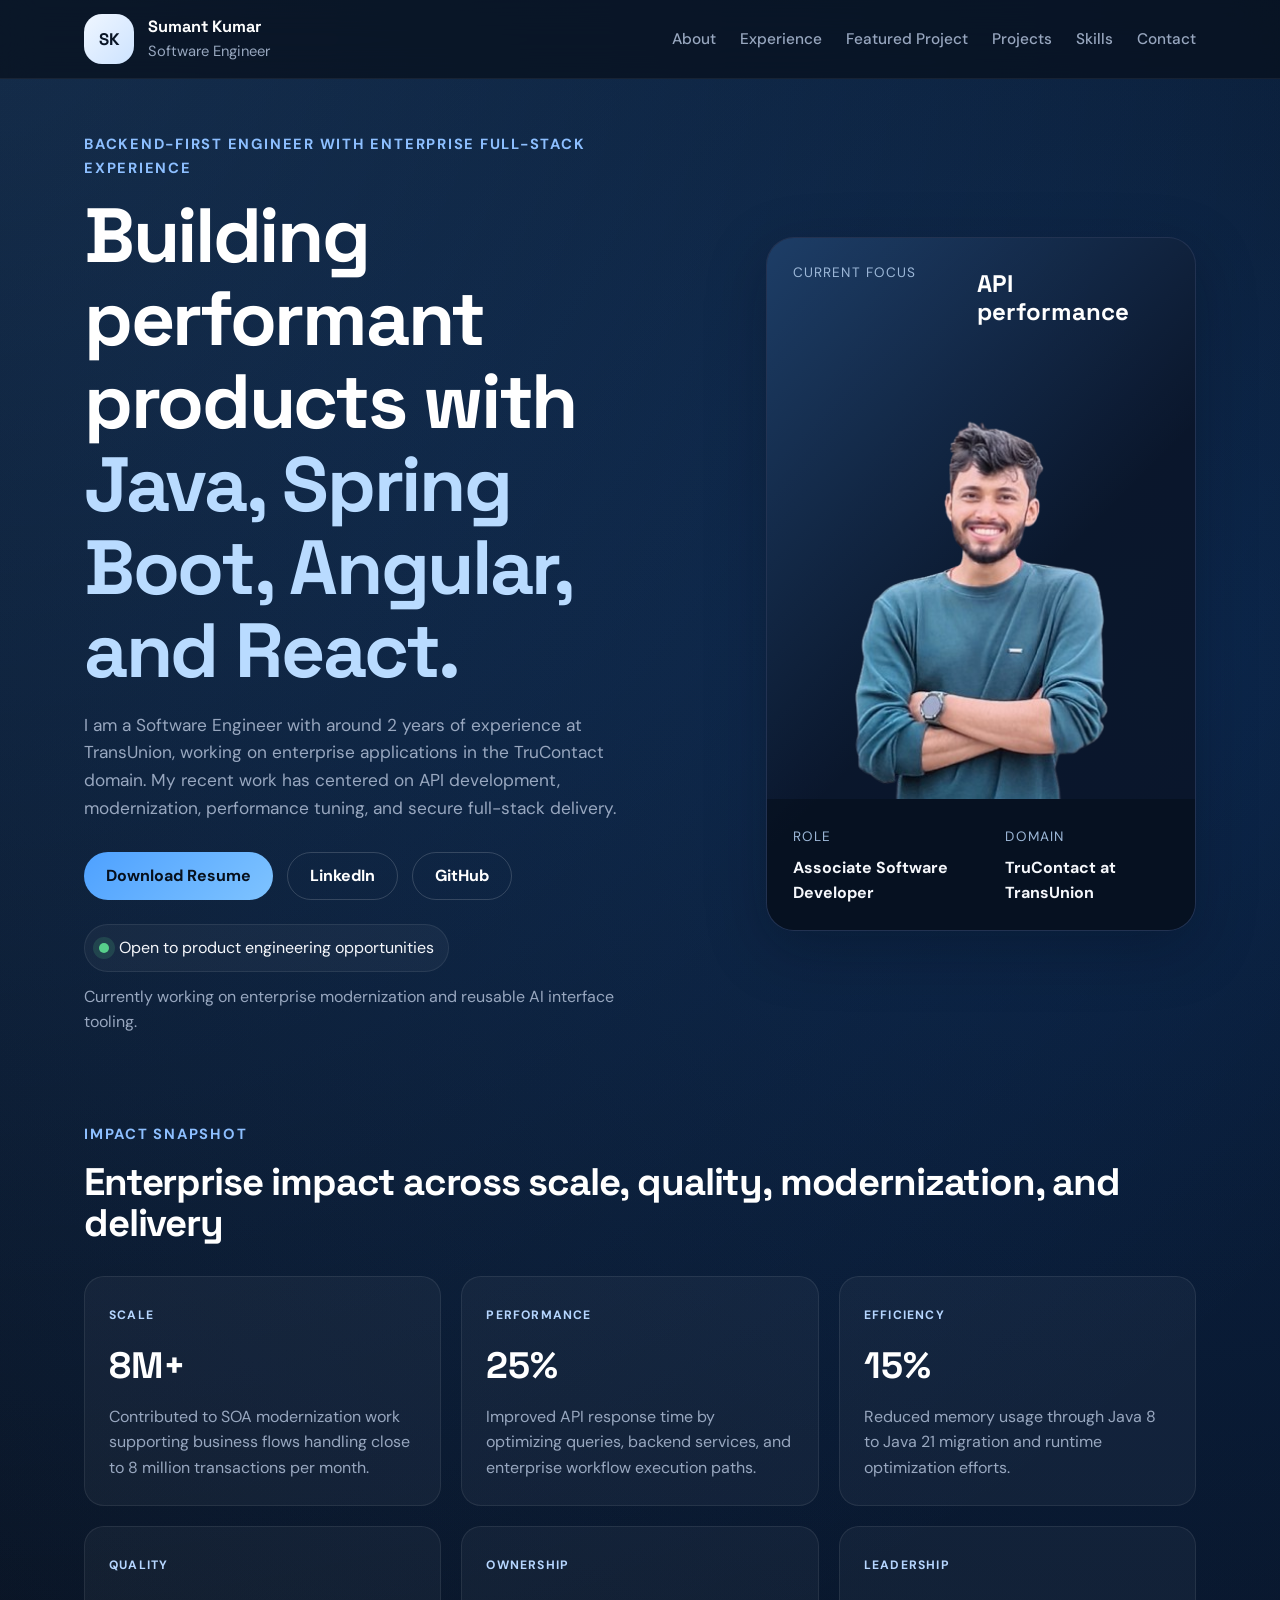
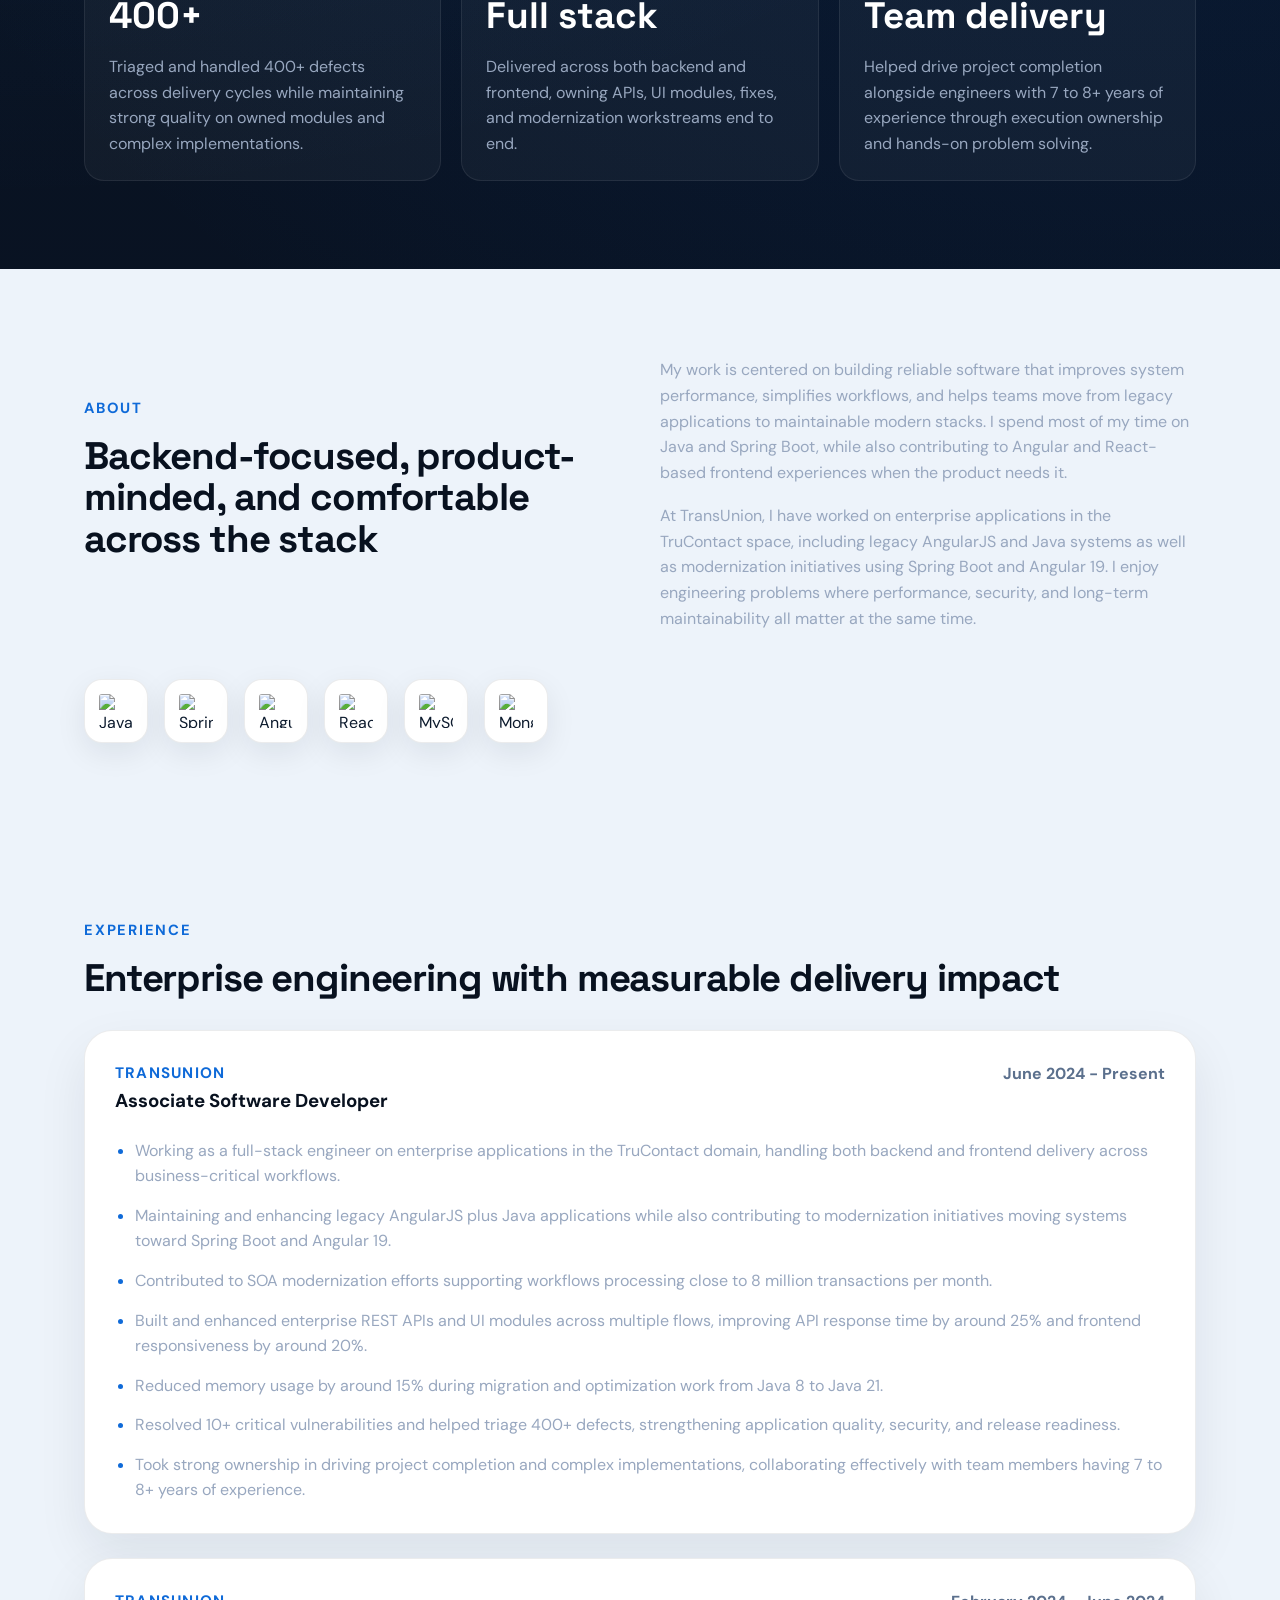
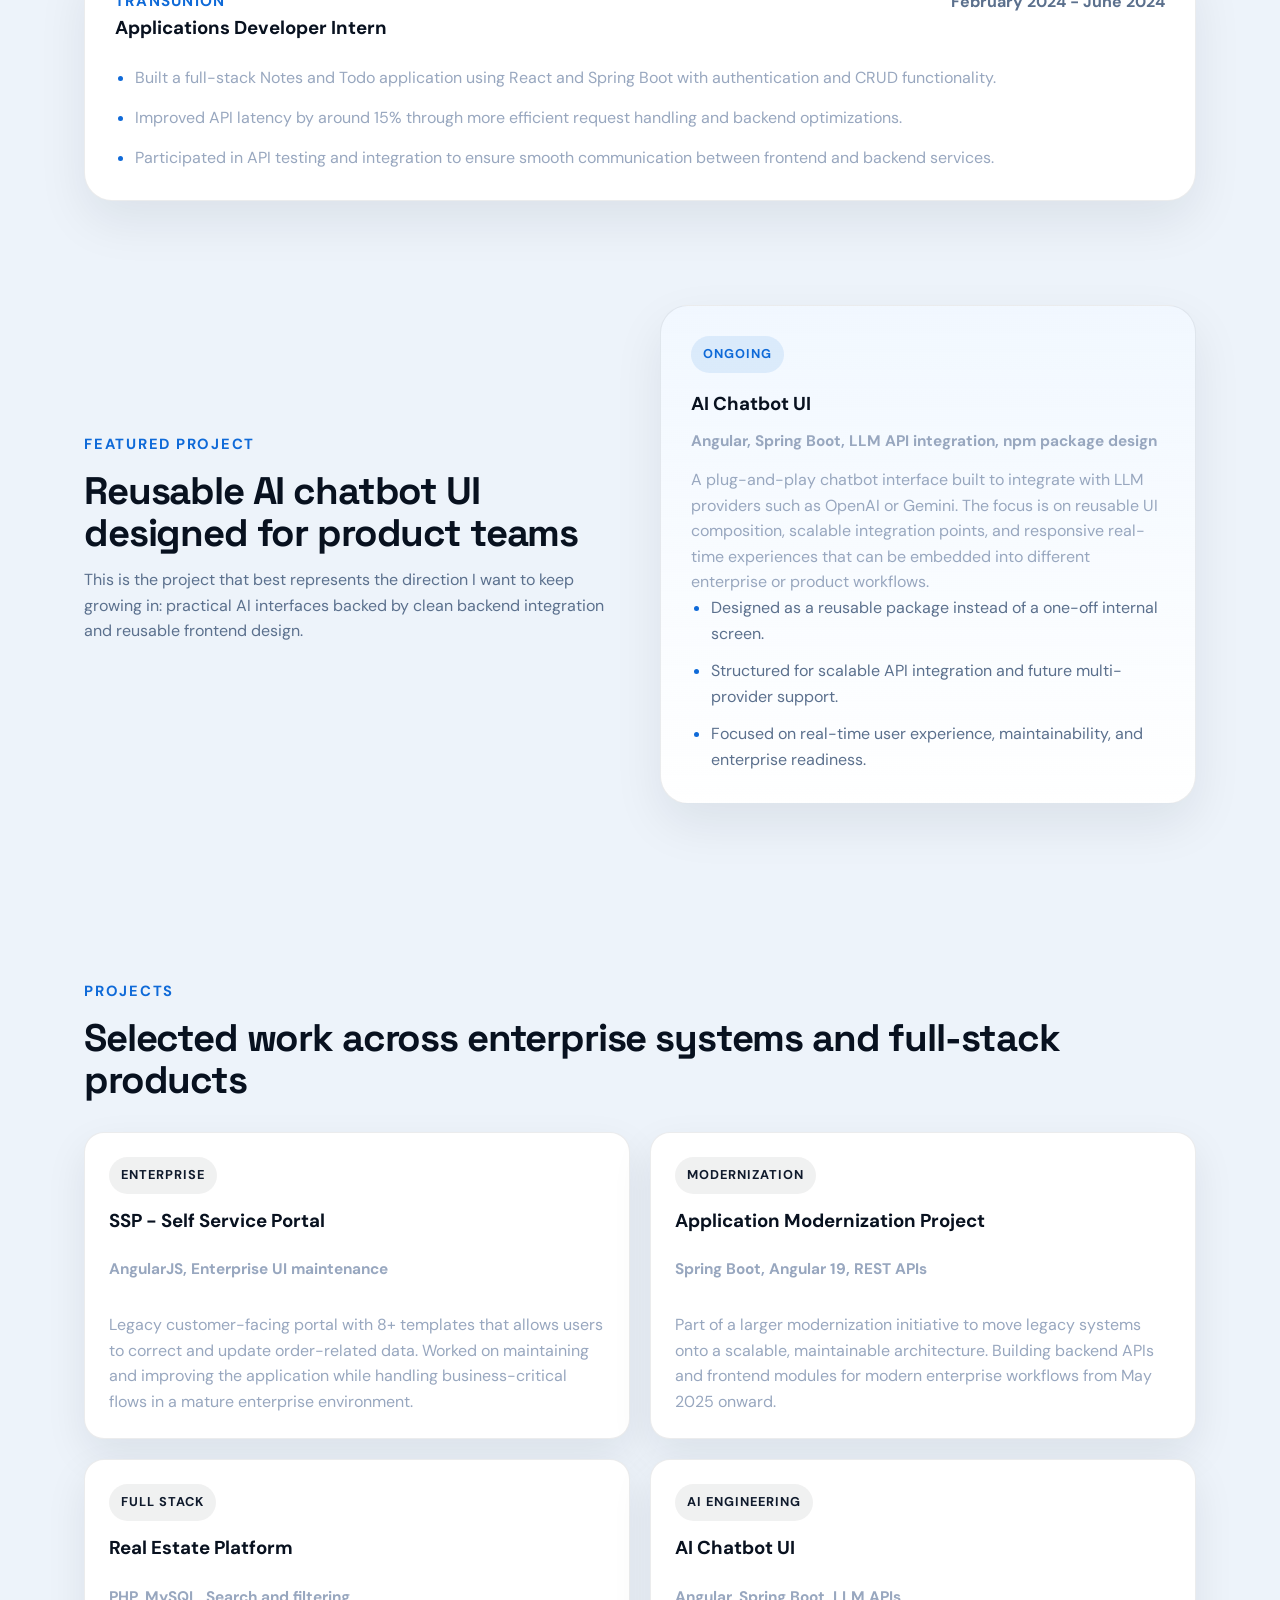
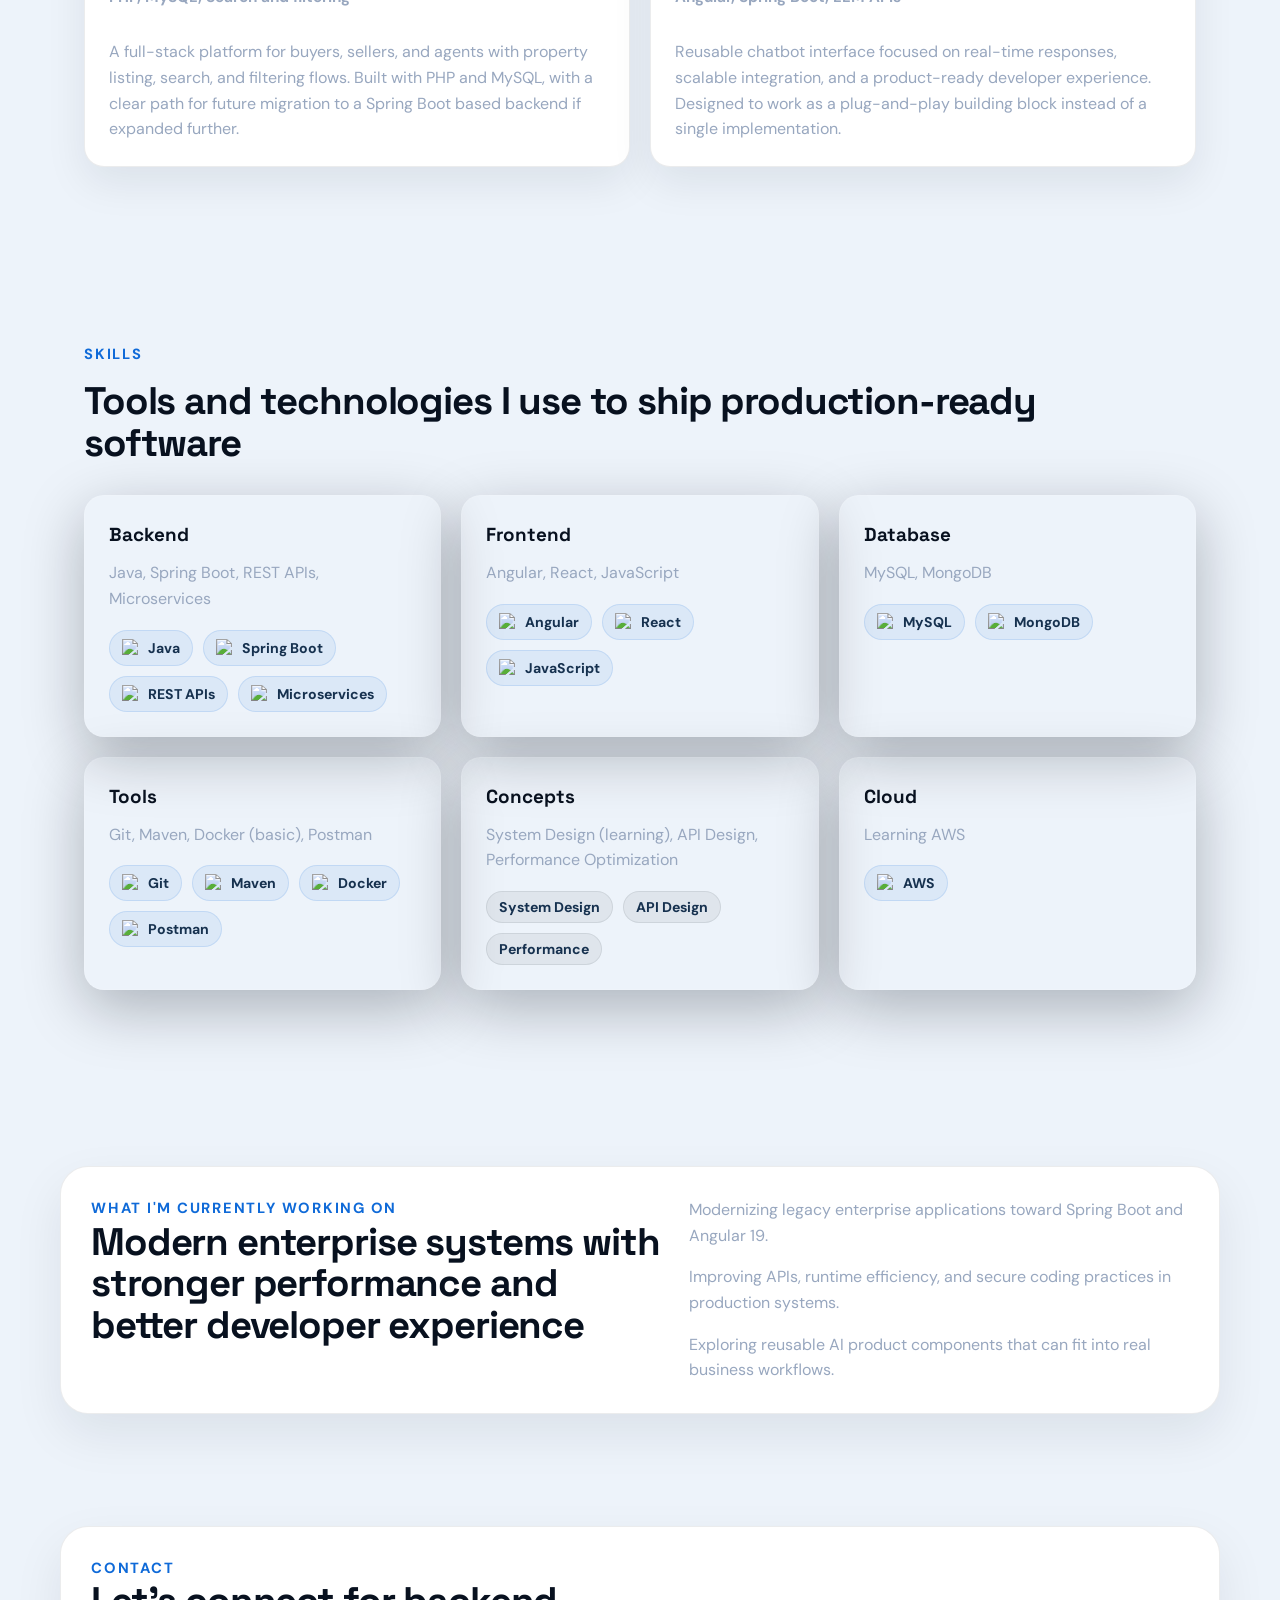
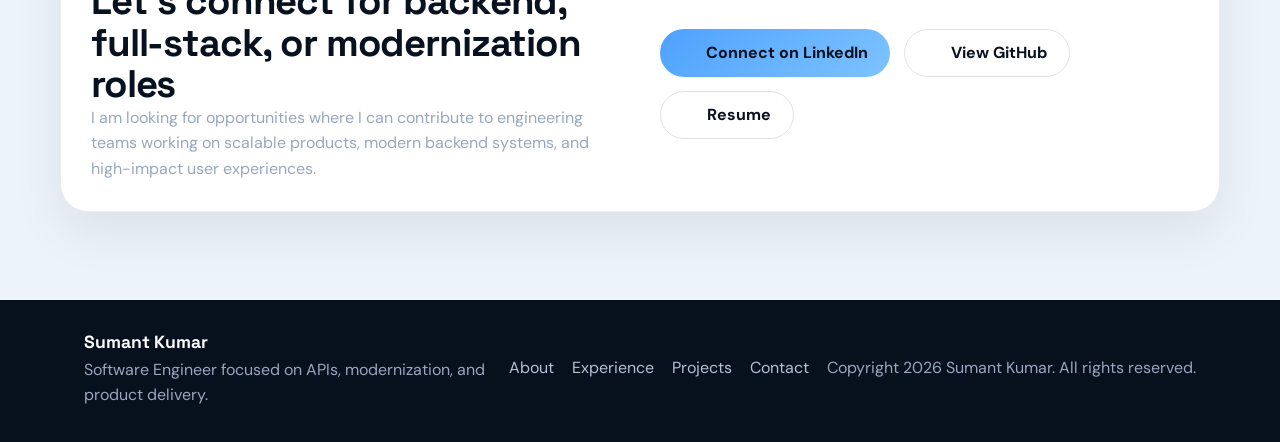
==== commit f5986ffc: "Updating the impact areas and internship experiences" ====
--- a/index.html
+++ b/index.html
@@ -119,28 +119,38 @@
 				<div class="container">
 					<div class="section-heading">
 						<p class="eyebrow">Impact snapshot</p>
-						<h2>Recent outcomes that matter in engineering teams</h2>
+						<h2>Enterprise impact across scale, quality, modernization, and delivery</h2>
 					</div>
 					<div class="metrics-grid">
 						<article class="metric-card">
+							<span class="metric-label">Scale</span>
+							<h3>8M+</h3>
+							<p>Contributed to SOA modernization work supporting business flows handling close to 8 million transactions per month.</p>
+						</article>
+						<article class="metric-card">
+							<span class="metric-label">Performance</span>
 							<h3>25%</h3>
-							<p>Improved API response time by optimizing queries and backend services.</p>
+							<p>Improved API response time by optimizing queries, backend services, and enterprise workflow execution paths.</p>
 						</article>
 						<article class="metric-card">
+							<span class="metric-label">Efficiency</span>
 							<h3>15%</h3>
-							<p>Reduced memory usage through Java 8 to Java 21 migration work.</p>
+							<p>Reduced memory usage through Java 8 to Java 21 migration and runtime optimization efforts.</p>
 						</article>
 						<article class="metric-card">
-							<h3>10+</h3>
-							<p>Resolved critical vulnerabilities to strengthen application security.</p>
+							<span class="metric-label">Quality</span>
+							<h3>400+</h3>
+							<p>Triaged and handled 400+ defects across delivery cycles while maintaining strong quality on owned modules and complex implementations.</p>
 						</article>
 						<article class="metric-card">
-							<h3>8+</h3>
-							<p>Built REST APIs supporting enterprise workflows and internal systems.</p>
+							<span class="metric-label">Ownership</span>
+							<h3>Full stack</h3>
+							<p>Delivered across both backend and frontend, owning APIs, UI modules, fixes, and modernization workstreams end to end.</p>
 						</article>
 						<article class="metric-card">
-							<h3>20%</h3>
-							<p>Improved frontend performance with Angular optimizations and cleaner rendering.</p>
+							<span class="metric-label">Leadership</span>
+							<h3>Team delivery</h3>
+							<p>Helped drive project completion alongside engineers with 7 to 8+ years of experience through execution ownership and hands-on problem solving.</p>
 						</article>
 					</div>
 				</div>
@@ -201,24 +211,41 @@
 						<p class="eyebrow">Experience</p>
 						<h2>Enterprise engineering with measurable delivery impact</h2>
 					</div>
-					<article class="experience-card">
-						<div class="experience-top">
-							<div>
-								<p class="company">TransUnion</p>
-								<h3>Associate Software Developer</h3>
-							</div>
-							<p class="experience-duration">June 2024 - Present</p>
-						</div>
-						<ul class="experience-list">
-							<li>Working as a full-stack engineer on enterprise applications in the TruContact domain.</li>
-							<li>Maintaining legacy AngularJS plus Java applications while improving performance and reliability.</li>
-							<li>Contributing to modernization initiatives that move business workflows to Spring Boot and Angular 19.</li>
-							<li>Built 8+ REST APIs for enterprise workflows and improved API response time by around 25%.</li>
-							<li>Reduced memory usage by around 15% during migration work from Java 8 to Java 21.</li>
-							<li>Resolved 10+ critical vulnerabilities, helping improve security posture across the application.</li>
-							<li>Improved frontend responsiveness by around 20% through Angular optimization and UI cleanup.</li>
-						</ul>
-					</article>
+					<div class="experience-stack">
+						<article class="experience-card">
+							<div class="experience-top">
+								<div>
+									<p class="company">TransUnion</p>
+									<h3>Associate Software Developer</h3>
+								</div>
+								<p class="experience-duration">June 2024 - Present</p>
+							</div>
+							<ul class="experience-list">
+								<li>Working as a full-stack engineer on enterprise applications in the TruContact domain, handling both backend and frontend delivery across business-critical workflows.</li>
+								<li>Maintaining and enhancing legacy AngularJS plus Java applications while also contributing to modernization initiatives moving systems toward Spring Boot and Angular 19.</li>
+								<li>Contributed to SOA modernization efforts supporting workflows processing close to 8 million transactions per month.</li>
+								<li>Built and enhanced enterprise REST APIs and UI modules across multiple flows, improving API response time by around 25% and frontend responsiveness by around 20%.</li>
+								<li>Reduced memory usage by around 15% during migration and optimization work from Java 8 to Java 21.</li>
+								<li>Resolved 10+ critical vulnerabilities and helped triage 400+ defects, strengthening application quality, security, and release readiness.</li>
+								<li>Took strong ownership in driving project completion and complex implementations, collaborating effectively with team members having 7 to 8+ years of experience.</li>
+							</ul>
+						</article>
+
+						<article class="experience-card">
+							<div class="experience-top">
+								<div>
+									<p class="company">TransUnion</p>
+									<h3>Applications Developer Intern</h3>
+								</div>
+								<p class="experience-duration">February 2024 - June 2024</p>
+							</div>
+							<ul class="experience-list">
+								<li>Built a full-stack Notes and Todo application using React and Spring Boot with authentication and CRUD functionality.</li>
+								<li>Improved API latency by around 15% through more efficient request handling and backend optimizations.</li>
+								<li>Participated in API testing and integration to ensure smooth communication between frontend and backend services.</li>
+							</ul>
+						</article>
+					</div>
 				</div>
 			</section>
 
@@ -558,4 +585,3 @@
 		<script src="./scroll.js"></script>
 	</body>
 </html>
-
--- a/style.css
+++ b/style.css
@@ -386,7 +386,7 @@
 }
 
 .metrics-grid {
-	grid-template-columns: repeat(5, minmax(0, 1fr));
+	grid-template-columns: repeat(3, minmax(0, 1fr));
 }
 
 .metric-card,
@@ -403,6 +403,16 @@
 	font-family: "Space Grotesk", sans-serif;
 	font-size: 2.3rem;
 	margin-bottom: 8px;
+}
+
+.metric-label {
+	color: #b6d6ff;
+	display: inline-block;
+	font-size: 0.76rem;
+	font-weight: 700;
+	letter-spacing: 0.1em;
+	margin-bottom: 12px;
+	text-transform: uppercase;
 }
 
 #about,
@@ -477,6 +487,11 @@
 	padding: 30px;
 }
 
+.experience-stack {
+	display: grid;
+	gap: 24px;
+}
+
 .experience-top {
 	align-items: flex-start;
 	display: flex;
@@ -702,7 +717,7 @@
 
 @media (max-width: 1080px) {
 	.metrics-grid {
-		grid-template-columns: repeat(3, minmax(0, 1fr));
+		grid-template-columns: repeat(2, minmax(0, 1fr));
 	}
 
 	.skills-grid {
